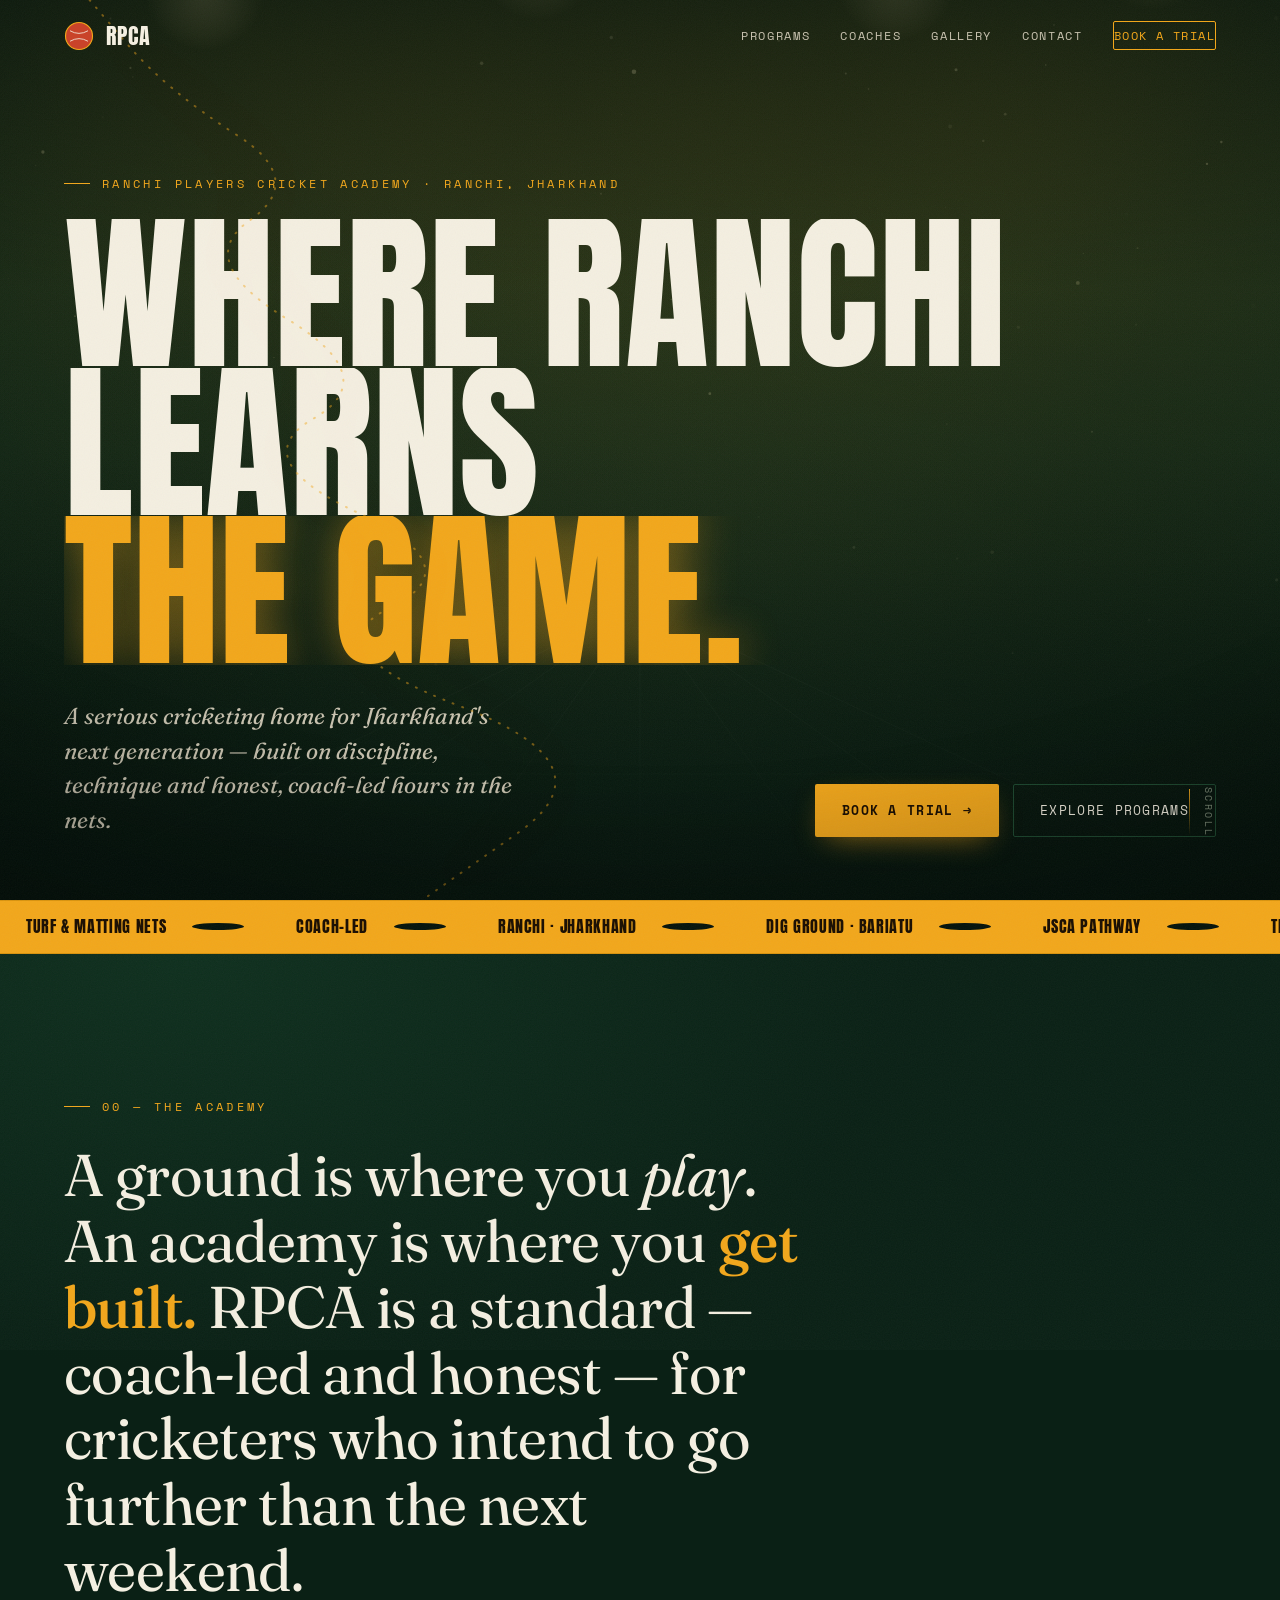
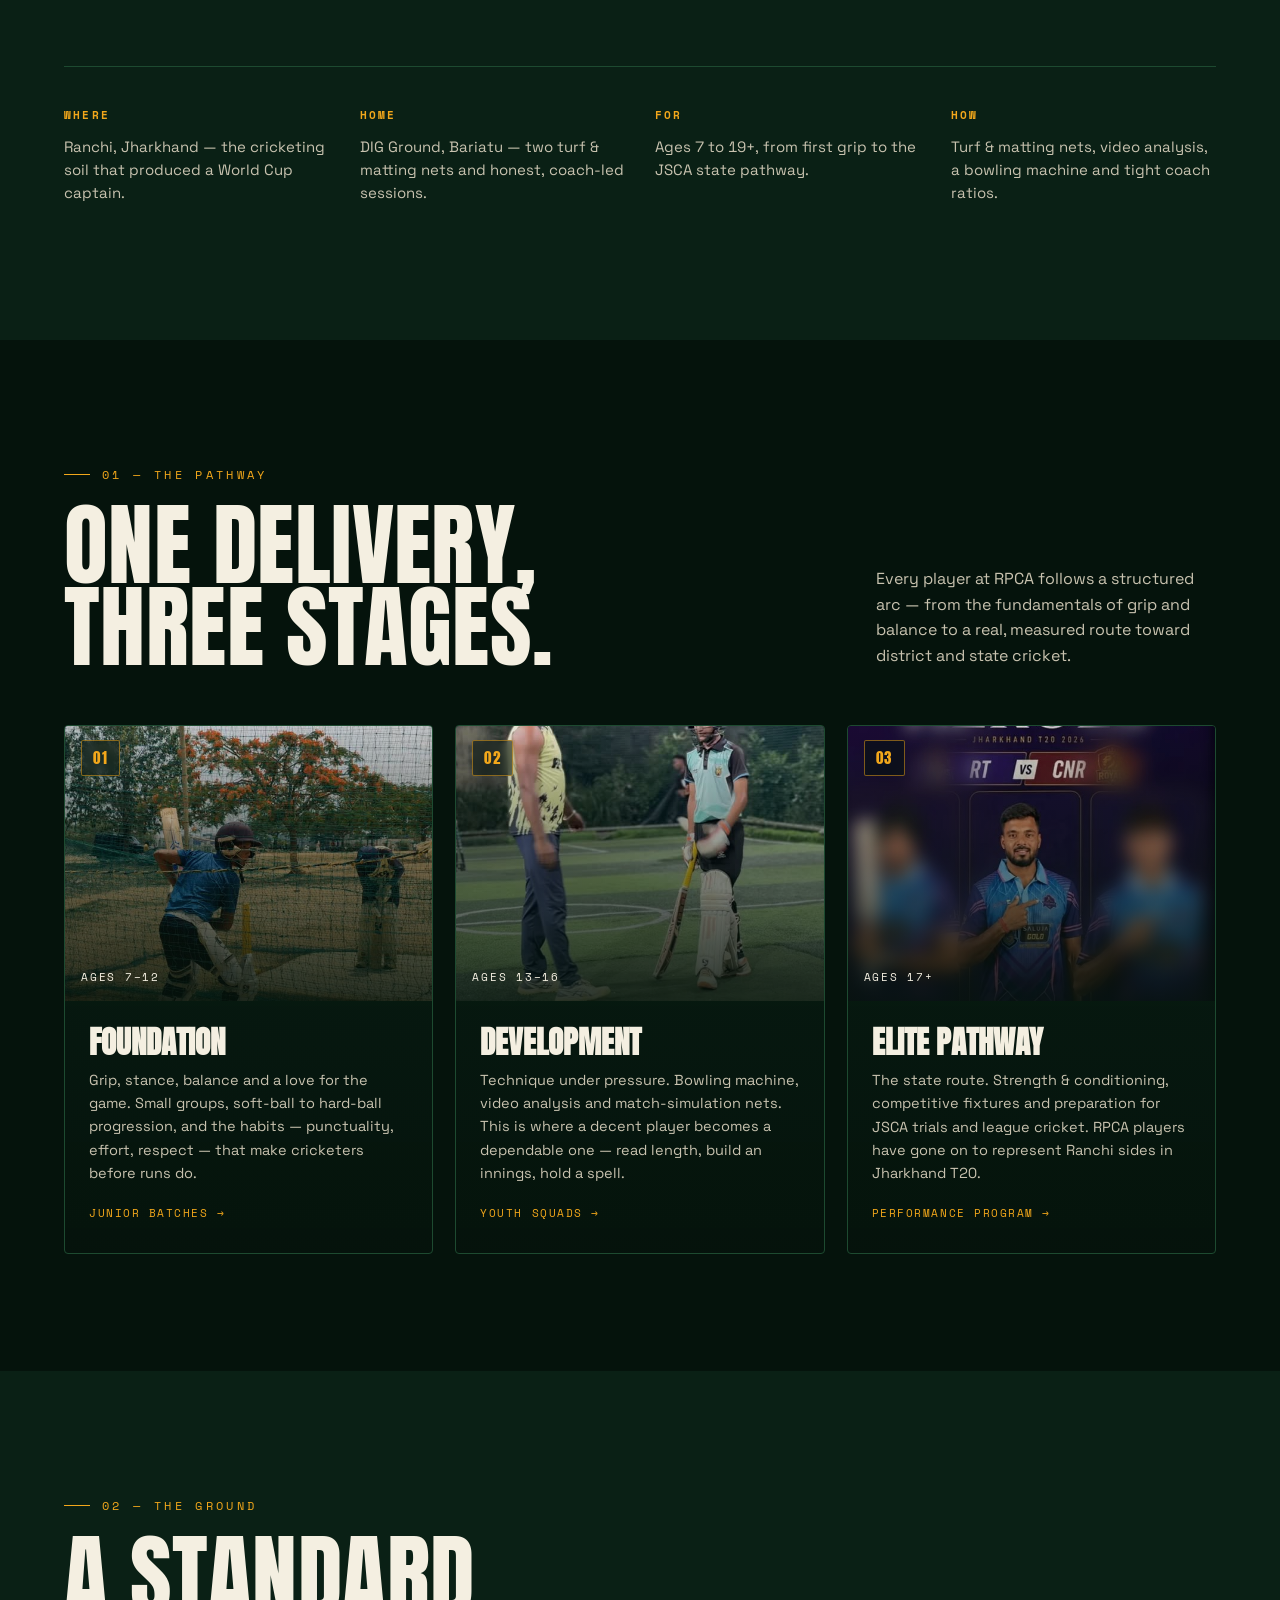
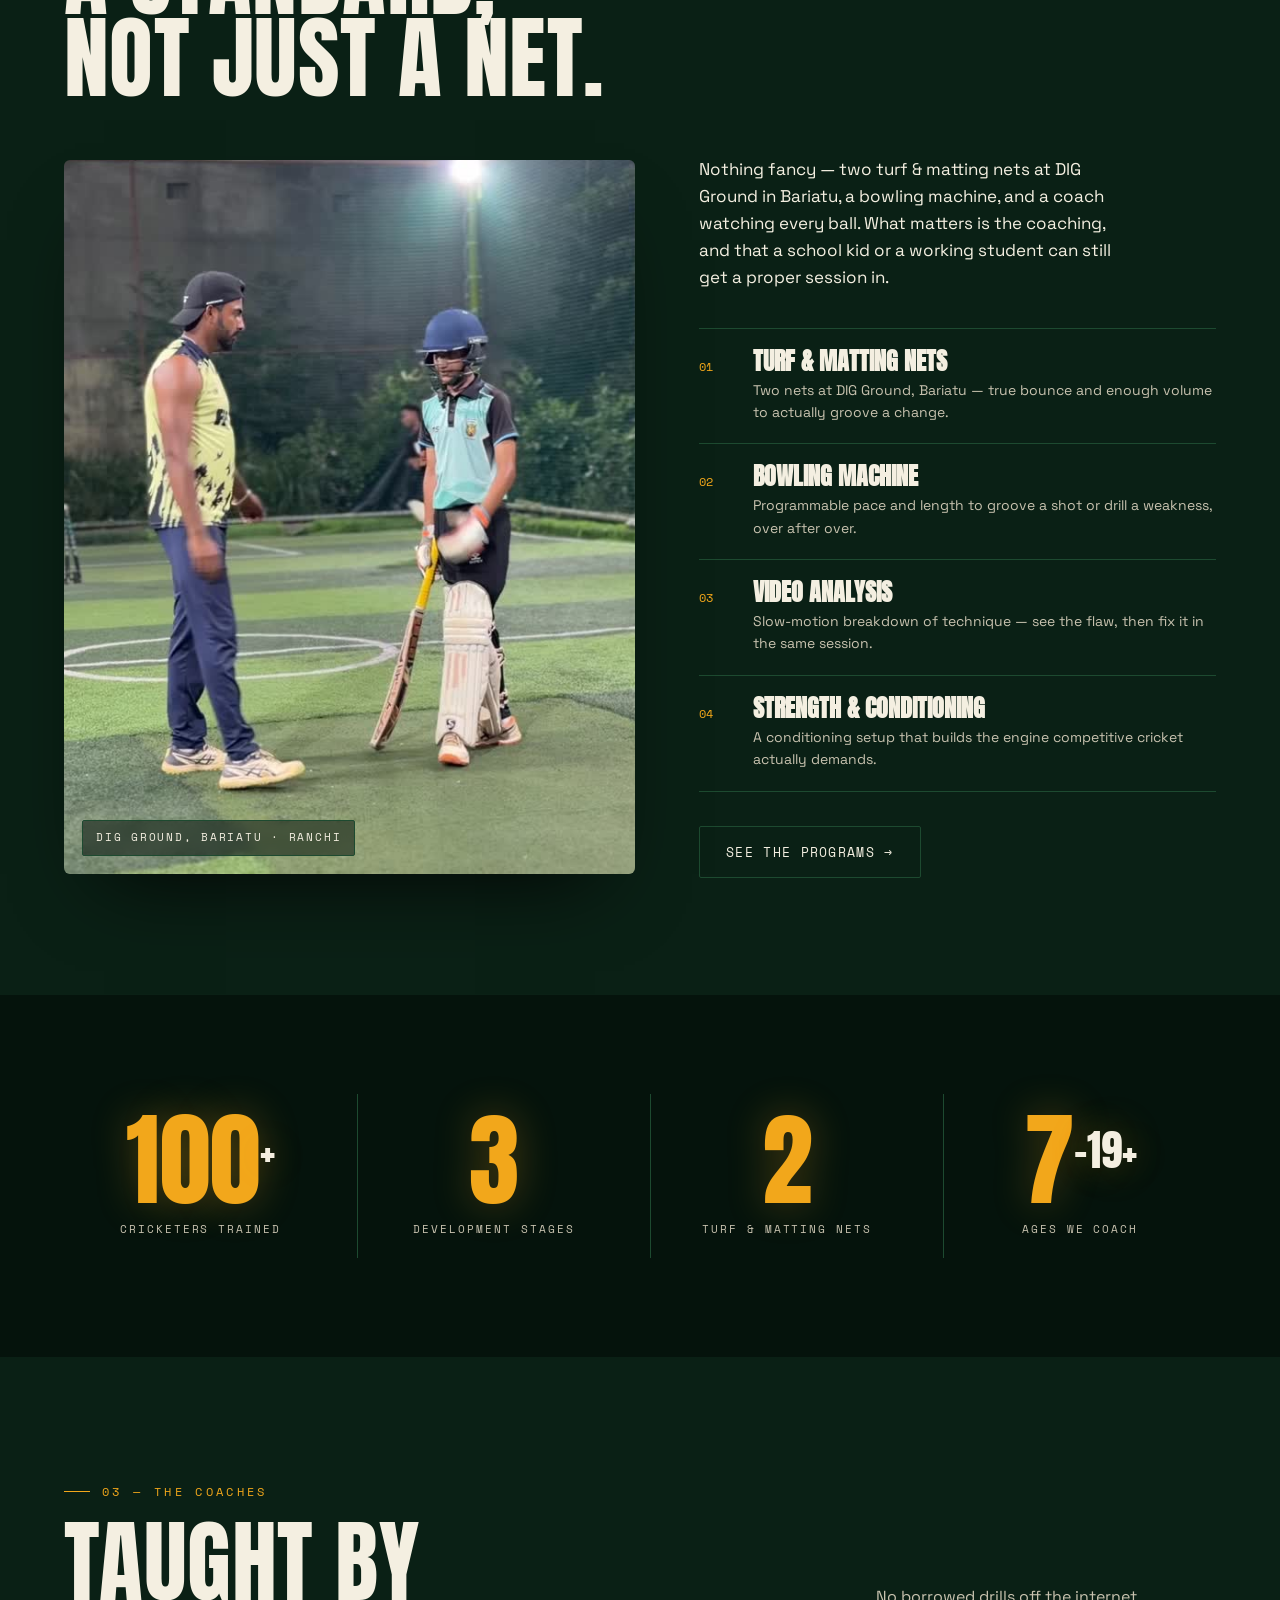
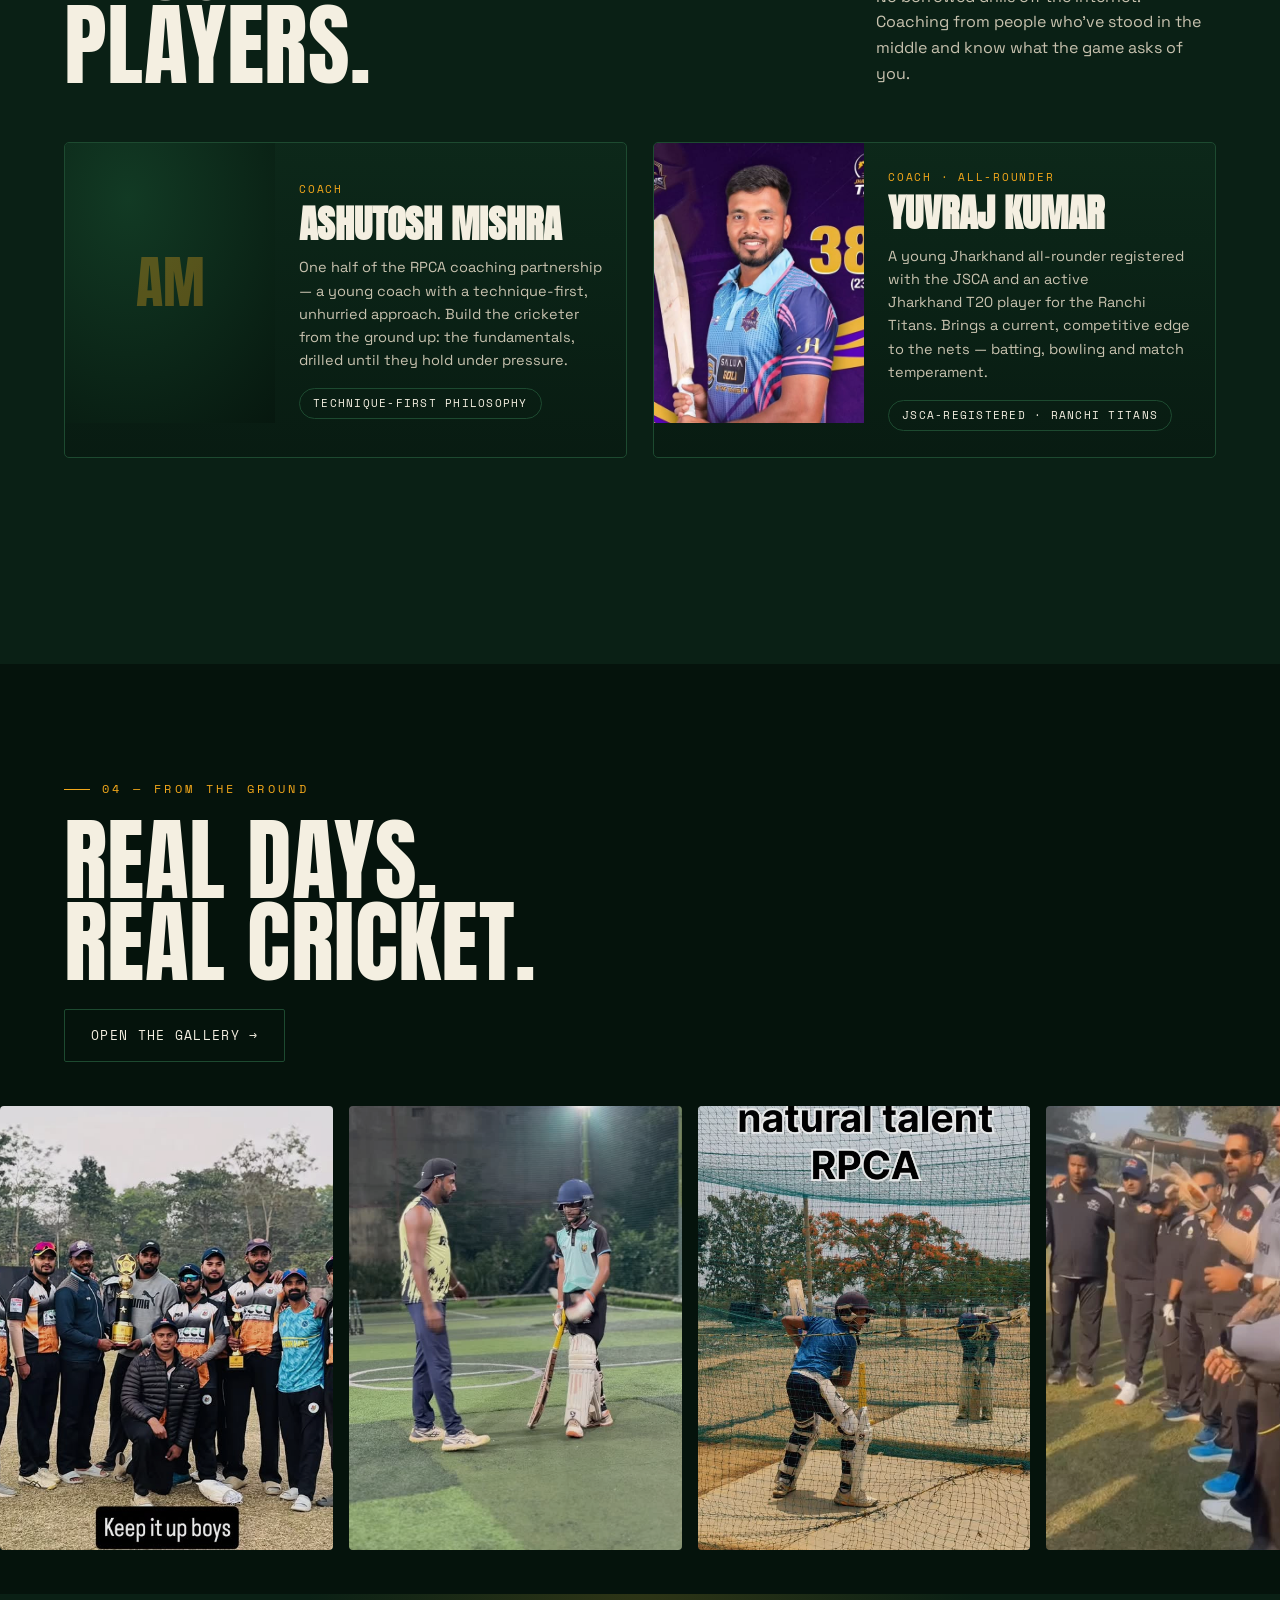
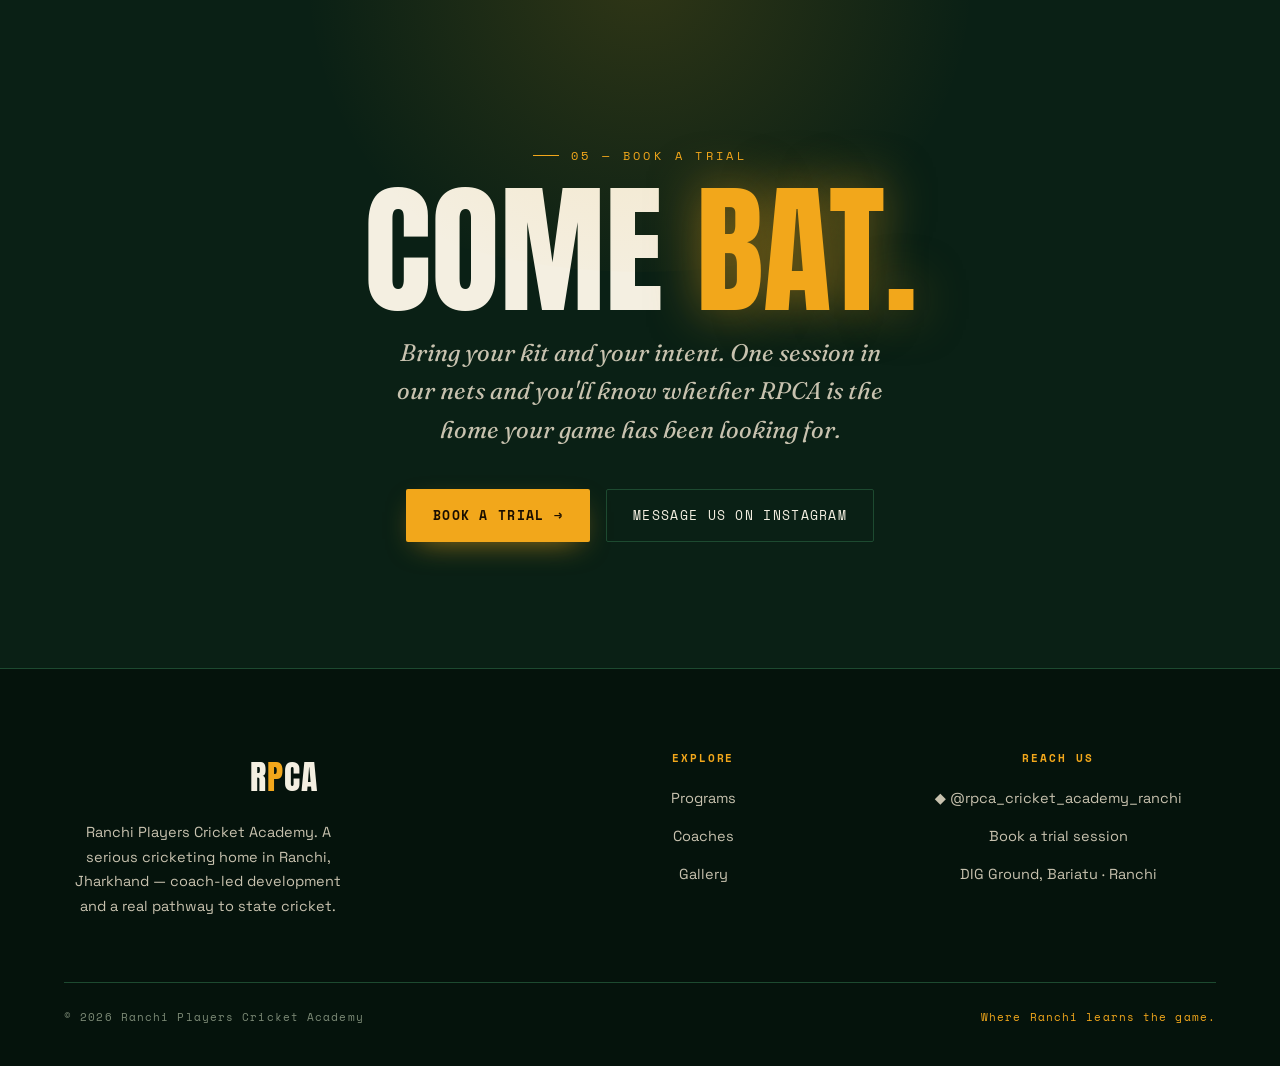
==== index.html @ 90d1aa41 "RPCA Cricket Academy static site Co-Authored-By: Claude Opus 4.8 (1M context) <noreply@anthropic.com" ====
<!doctype html>
<html lang="en">
<head>
<meta charset="utf-8">
<meta name="viewport" content="width=device-width, initial-scale=1">
<title>RPCA — Ranchi Players Cricket Academy</title>
<meta name="description" content="Ranchi Players Cricket Academy — a serious cricketing home in Ranchi, Jharkhand. Coach-led development and a real pathway from first grip to state-level cricket.">
<link rel="icon" href="data:image/svg+xml,%3Csvg xmlns='http://www.w3.org/2000/svg' viewBox='0 0 100 100'%3E%3Ctext y='.9em' font-size='90'%3E%F0%9F%8F%8F%3C/text%3E%3C/svg%3E">
<link rel="preconnect" href="https://fonts.googleapis.com">
<link rel="preconnect" href="https://fonts.gstatic.com" crossorigin>
<link href="https://fonts.googleapis.com/css2?family=Anton&family=Fraunces:ital,opsz,wght@0,9..144,400;0,9..144,500;1,9..144,400;1,9..144,500&family=Space+Grotesk:wght@400;500;600;700&family=Space+Mono:wght@400;700&display=swap" rel="stylesheet">
<link rel="stylesheet" href="assets/site.css">
</head>
<body>
<div class="grain"></div>
<div class="vignette"></div>
<div class="cursor" id="cursor"></div>

<!-- delivery-arc spine -->
<div class="spine" aria-hidden="true">
  <svg id="spineSvg" preserveAspectRatio="none" viewBox="0 0 100 100">
    <path class="arc-glow" id="arcGlow" vector-effect="non-scaling-stroke"></path>
    <path class="arc" id="arcPath" vector-effect="non-scaling-stroke"></path>
  </svg>
  <div class="spine-ball" id="spineBall"></div>
</div>

<header id="hdr">
  <a class="brand" href="index.html" aria-label="RPCA home">
    <svg class="mark" viewBox="0 0 40 40" fill="none">
      <circle cx="20" cy="20" r="18" fill="#c9432a" stroke="#f2a71b" stroke-width="1.5"/>
      <path d="M8 13 Q20 20 32 13 M8 27 Q20 20 32 27" stroke="#f4efe1" stroke-width="1.3" fill="none" opacity=".85"/>
    </svg>
    RPCA
  </a>
  <nav class="nav-links" id="nav">
    <a href="programs.html">Programs</a>
    <a href="coaches.html">Coaches</a>
    <a href="gallery.html">Gallery</a>
    <a href="contact.html">Contact</a>
    <a class="nav-cta" href="contact.html">Book a Trial</a>
  </nav>
  <button class="burger" id="burger" aria-label="Menu"><span></span><span></span><span></span></button>
</header>

<main id="top">

<!-- ═══ HERO ═══ -->
<section class="hero">
  <canvas id="field"></canvas>
  <div class="hero-grad"></div>
  <div class="hero-inner">
    <div class="hero-eyebrow eyebrow">Ranchi Players Cricket Academy · Ranchi, Jharkhand</div>
    <h1>
      <span class="l"><span>Where Ranchi</span></span>
      <span class="l"><span>Learns</span></span>
      <span class="l"><span><em>The Game.</em></span></span>
    </h1>
    <div class="hero-foot">
      <p class="hero-sub">A serious cricketing home for Jharkhand's next generation — built on discipline, technique and honest, coach-led hours in the nets.</p>
      <div class="hero-actions">
        <a class="btn btn-amber" href="contact.html">Book a Trial →</a>
        <a class="btn btn-ghost" href="programs.html">Explore Programs</a>
      </div>
    </div>
  </div>
  <div class="scroll-cue">Scroll<div class="bar"></div></div>
</section>

<!-- ═══ ticker ═══ -->
<div class="ticker" aria-hidden="true"><div class="row" id="tickRow"></div></div>

<!-- ═══ MANIFESTO ═══ -->
<section class="manifesto" id="academy">
  <div class="wrap">
    <div class="eyebrow rise">00 — The Academy</div>
    <p class="lead rise" data-d="1" style="margin-top:26px">
      A ground is where you <em>play</em>. An academy is where you <b>get built.</b>
      RPCA is a standard — coach-led and honest — for cricketers who intend to go further than the next weekend.
    </p>
    <div class="meta">
      <div class="rise" data-d="1"><h4>Where</h4><p>Ranchi, Jharkhand — the cricketing soil that produced a World Cup captain.</p></div>
      <div class="rise" data-d="2"><h4>Home</h4><p>DIG Ground, Bariatu — two turf &amp; matting nets and honest, coach-led sessions.</p></div>
      <div class="rise" data-d="3"><h4>For</h4><p>Ages 7 to 19+, from first grip to the JSCA state pathway.</p></div>
      <div class="rise" data-d="4"><h4>How</h4><p>Turf &amp; matting nets, video analysis, a bowling machine and tight coach ratios.</p></div>
    </div>
  </div>
</section>

<!-- ═══ PATHWAY ═══ -->
<section class="section band-night" id="pathway">
  <div class="wrap">
    <div class="sec-head">
      <div>
        <div class="eyebrow rise">01 — The Pathway</div>
        <h2 class="big rise" data-d="1" style="margin-top:20px">One delivery,<br>three stages.</h2>
      </div>
      <p class="note rise" data-d="2">Every player at RPCA follows a structured arc — from the fundamentals of grip and balance to a real, measured route toward district and state cricket.</p>
    </div>
    <div class="tiers">
      <a class="tier rise" data-d="1" href="programs.html">
        <div class="ph"><img src="uploads/youth-batting.jpg" alt="Young batter in the RPCA nets" loading="lazy"><span class="num">01</span><span class="age">Ages 7–12</span></div>
        <div class="body">
          <h3>Foundation</h3>
          <p>Grip, stance, balance and a love for the game. Small groups, soft-ball to hard-ball progression, and the habits — punctuality, effort, respect — that make cricketers before runs do.</p>
          <span class="learn">Junior batches →</span>
        </div>
      </a>
      <a class="tier rise" data-d="2" href="programs.html">
        <div class="ph"><img src="uploads/nets-training.jpg" alt="Coach working with a young batter in the nets" loading="lazy"><span class="num">02</span><span class="age">Ages 13–16</span></div>
        <div class="body">
          <h3>Development</h3>
          <p>Technique under pressure. Bowling machine, video analysis and match-simulation nets. This is where a decent player becomes a dependable one — read length, build an innings, hold a spell.</p>
          <span class="learn">Youth squads →</span>
        </div>
      </a>
      <a class="tier rise" data-d="3" href="programs.html">
        <div class="ph"><img src="uploads/yuvraj-highlighted.jpg" alt="Yuvraj Kumar — RPCA coach and Jharkhand T20 player" loading="lazy"><span class="num">03</span><span class="age">Ages 17+</span></div>
        <div class="body">
          <h3>Elite Pathway</h3>
          <p>The state route. Strength &amp; conditioning, competitive fixtures and preparation for JSCA trials and league cricket. RPCA players have gone on to represent Ranchi sides in Jharkhand T20.</p>
          <span class="learn">Performance program →</span>
        </div>
      </a>
    </div>
  </div>
</section>

<!-- ═══ GROUND ═══ -->
<section class="section band-pitch" id="ground">
  <div class="wrap">
    <div class="sec-head" style="margin-bottom:0">
      <div>
        <div class="eyebrow rise">02 — The Ground</div>
        <h2 class="big rise" data-d="1" style="margin-top:20px">A standard,<br>not just a net.</h2>
      </div>
    </div>
    <div class="split" style="margin-top:56px">
      <div class="feat rise"><img src="uploads/nets-training.jpg" alt="A coach working with a young batter in the RPCA nets" style="object-position:50% 32%"><span class="tag">DIG Ground, Bariatu · Ranchi</span></div>
      <div>
        <p class="note rise" style="max-width:40ch;font-size:17px;line-height:1.6">Nothing fancy — two turf &amp; matting nets at DIG Ground in Bariatu, a bowling machine, and a coach watching every ball. What matters is the coaching, and that a school kid or a working student can still get a proper session in.</p>
        <ul class="fac-list" style="margin-top:36px">
          <li class="rise" data-d="1"><span class="fn">01</span><div><h4>Turf &amp; Matting Nets</h4><p>Two nets at DIG Ground, Bariatu — true bounce and enough volume to actually groove a change.</p></div></li>
          <li class="rise" data-d="2"><span class="fn">02</span><div><h4>Bowling Machine</h4><p>Programmable pace and length to groove a shot or drill a weakness, over after over.</p></div></li>
          <li class="rise" data-d="3"><span class="fn">03</span><div><h4>Video Analysis</h4><p>Slow-motion breakdown of technique — see the flaw, then fix it in the same session.</p></div></li>
          <li class="rise" data-d="4"><span class="fn">04</span><div><h4>Strength &amp; Conditioning</h4><p>A conditioning setup that builds the engine competitive cricket actually demands.</p></div></li>
        </ul>
        <a class="btn btn-ghost rise" data-d="4" href="programs.html" style="margin-top:34px">See the programs →</a>
      </div>
    </div>
  </div>
</section>

<!-- ═══ STATS ═══ -->
<section class="stats">
  <div class="wrap">
    <div class="grid4">
      <div class="stat rise" data-d="1"><div class="num" data-count="100" data-suffix="+">0</div><div class="lab">Cricketers Trained</div></div>
      <div class="stat rise" data-d="2"><div class="num" data-count="3">0</div><div class="lab">Development Stages</div></div>
      <div class="stat rise" data-d="3"><div class="num" data-count="2">0</div><div class="lab">Turf &amp; Matting Nets</div></div>
      <div class="stat rise" data-d="4"><div class="num" data-count="7" data-suffix="–19+">0</div><div class="lab">Ages We Coach</div></div>
    </div>
  </div>
</section>

<!-- ═══ COACHES ═══ -->
<section class="section band-pitch" id="coaches">
  <div class="wrap">
    <div class="sec-head" style="margin-bottom:0">
      <div>
        <div class="eyebrow rise">03 — The Coaches</div>
        <h2 class="big rise" data-d="1" style="margin-top:20px">Taught by<br>players.</h2>
      </div>
      <p class="note rise" data-d="2">No borrowed drills off the internet. Coaching from people who've stood in the middle and know what the game asks of you.</p>
    </div>
    <div class="coach-grid" style="margin-top:56px">
      <article class="coach rise" data-d="1">
        <div class="pf placeholder"><span class="initials">AM</span></div>
        <div class="info">
          <div class="role">Coach</div>
          <h3>Ashutosh Mishra</h3>
          <p class="bio">One half of the RPCA coaching partnership — a young coach with a technique-first, unhurried approach. Build the cricketer from the ground up: the fundamentals, drilled until they hold under pressure.</p>
          <span class="badge">Technique-first philosophy</span>
        </div>
      </article>
      <article class="coach rise" data-d="2">
        <div class="pf"><img src="uploads/yuvraj-kumar.jpg" alt="Yuvraj Kumar, RPCA coach and Jharkhand T20 all-rounder"></div>
        <div class="info">
          <div class="role">Coach · All-Rounder</div>
          <h3>Yuvraj Kumar</h3>
          <p class="bio">A young Jharkhand all-rounder registered with the JSCA and an active Jharkhand&nbsp;T20 player for the Ranchi Titans. Brings a current, competitive edge to the nets — batting, bowling and match temperament.</p>
          <span class="badge">JSCA-registered · Ranchi Titans</span>
        </div>
      </article>
    </div>
    <a class="btn btn-ghost rise" data-d="3" href="coaches.html" style="margin-top:36px">Meet the coaches →</a>
  </div>
</section>

<!-- ═══ GALLERY ═══ -->
<section class="gallery" id="gallery">
  <div class="wrap">
    <div class="eyebrow rise">04 — From the Ground</div>
    <h2 class="big rise" data-d="1" style="margin-top:20px">Real days.<br>Real cricket.</h2>
    <a class="btn btn-ghost rise" data-d="2" href="gallery.html" style="margin-top:26px">Open the gallery →</a>
  </div>
  <div class="reel" id="reel"></div>
</section>

<!-- ═══ CTA ═══ -->
<section class="cta" id="contact">
  <div class="wrap">
    <div class="eyebrow rise">05 — Book a Trial</div>
    <h2 class="rise" data-d="1">Come <em>bat.</em></h2>
    <p class="sub rise" data-d="2">Bring your kit and your intent. One session in our nets and you'll know whether RPCA is the home your game has been looking for.</p>
    <div class="actions rise" data-d="3">
      <a class="btn btn-amber" href="contact.html">Book a Trial →</a>
      <a class="btn btn-ghost" href="https://www.instagram.com/rpca_cricket_academy_ranchi/" target="_blank" rel="noopener">Message us on Instagram</a>
    </div>
  </div>
  <footer>
    <div class="wrap">
      <div class="foot-grid">
        <div class="foot-col">
          <div class="foot-brand">R<span>P</span>CA</div>
          <p>Ranchi Players Cricket Academy. A serious cricketing home in Ranchi, Jharkhand — coach-led development and a real pathway to state cricket.</p>
        </div>
        <div class="foot-col">
          <h5>Explore</h5>
          <ul>
            <li><a href="programs.html">Programs</a></li>
            <li><a href="coaches.html">Coaches</a></li>
            <li><a href="gallery.html">Gallery</a></li>
          </ul>
        </div>
        <div class="foot-col">
          <h5>Reach Us</h5>
          <ul>
            <li><a href="https://www.instagram.com/rpca_cricket_academy_ranchi/" target="_blank" rel="noopener">◆ @rpca_cricket_academy_ranchi</a></li>
            <li><a href="contact.html">Book a trial session</a></li>
            <li><a href="contact.html">DIG Ground, Bariatu · Ranchi</a></li>
          </ul>
        </div>
      </div>
      <div class="foot-bottom">
        <span>© <span id="yr"></span> Ranchi Players Cricket Academy</span>
        <span class="ig">Where Ranchi learns the game.</span>
      </div>
    </div>
  </footer>
</section>

</main>
<script src="assets/site.js"></script>
</body>
</html>
---- assets/site.css ----
/* ═══════════════════ RPCA · THE FLOODLIT INNINGS — shared design system ═══════════════════ */
:root{
  --night:#05130c;        /* deepest field-at-night */
  --pitch:#0a2015;        /* section base green */
  --moss:#123a24;         /* raised green */
  --line:#1d4a30;         /* hairlines */
  --cream:#f4efe1;        /* primary light */
  --bone:#c8c2af;         /* muted light */
  --dim:#7c8a76;          /* tertiary */
  --amber:#f2a71b;        /* floodlight / primary accent */
  --amber-hi:#ffc247;     /* glow highlight */
  --leather:#c9432a;      /* the ball / seam — used sparingly */
  --disp:'Anton',system-ui,sans-serif;
  --serif:'Fraunces',Georgia,serif;
  --sans:'Space Grotesk',system-ui,sans-serif;
  --mono:'Space Mono',ui-monospace,monospace;
  --ease:cubic-bezier(.16,1,.3,1);
  --gutter:clamp(20px,5vw,90px);
}
*{margin:0;padding:0;box-sizing:border-box}
html{scroll-behavior:smooth;-webkit-text-size-adjust:100%}
@media (prefers-reduced-motion:reduce){html{scroll-behavior:auto}}
body{
  background:var(--night);color:var(--cream);
  font-family:var(--sans);font-weight:400;line-height:1.6;
  overflow-x:hidden;font-variant-numeric:tabular-nums;
  -webkit-font-smoothing:antialiased;
}
::selection{background:var(--amber);color:#1a0e00}
a{color:inherit;text-decoration:none}
img{display:block;max-width:100%}
::-webkit-scrollbar{width:10px;height:10px}
::-webkit-scrollbar-track{background:#04100a}
::-webkit-scrollbar-thumb{background:var(--moss);border:2px solid #04100a;border-radius:6px}
::-webkit-scrollbar-thumb:hover{background:var(--amber)}
:focus-visible{outline:2px solid var(--amber);outline-offset:3px}

/* ——— atmosphere ——— */
.grain{position:fixed;inset:-50%;width:200%;height:200%;pointer-events:none;z-index:90;opacity:.045;
  background-image:url("data:image/svg+xml,%3Csvg xmlns='http://www.w3.org/2000/svg' width='240' height='240'%3E%3Cfilter id='n'%3E%3CfeTurbulence type='fractalNoise' baseFrequency='0.85' numOctaves='2' stitchTiles='stitch'/%3E%3C/filter%3E%3Crect width='240' height='240' filter='url(%23n)'/%3E%3C/svg%3E")}
@media (prefers-reduced-motion:no-preference){.grain{animation:grain 1.1s steps(3) infinite}}
@keyframes grain{0%{transform:translate(0,0)}33%{transform:translate(-2%,1%)}66%{transform:translate(1%,-2%)}100%{transform:translate(2%,1%)}}
.vignette{position:fixed;inset:0;pointer-events:none;z-index:88;
  background:radial-gradient(130% 100% at 50% 30%,transparent 55%,rgba(0,0,0,.55) 100%)}

/* custom cursor (desktop, fine pointer only) */
.cursor{position:fixed;top:0;left:0;width:26px;height:26px;border:1.5px solid var(--amber);border-radius:50%;
  transform:translate(-50%,-50%);pointer-events:none;z-index:120;mix-blend-mode:difference;
  transition:width .3s var(--ease),height .3s var(--ease),background .3s,border-color .3s;opacity:0}
.cursor.hot{width:52px;height:52px;background:rgba(242,167,27,.14);border-color:var(--amber-hi)}
@media (hover:none),(pointer:coarse){.cursor{display:none}}

/* ═══ the delivery-arc spine (fixed, ball flies down on scroll) ═══ */
.spine{position:fixed;inset:0;z-index:6;pointer-events:none}
.spine svg{position:absolute;top:0;left:0;width:100%;height:100%;overflow:visible}
.arc{fill:none;stroke:var(--amber);stroke-width:2;stroke-linecap:round;
  stroke-dasharray:1 9;opacity:.45;filter:drop-shadow(0 0 4px rgba(242,167,27,.6))}
.arc-glow{fill:none;stroke:var(--amber-hi);stroke-width:5;opacity:.1;filter:blur(4px)}
.spine-ball{position:absolute;top:0;left:0;width:16px;height:16px;border-radius:50%;
  transform:translate(-50%,-50%);opacity:0;transition:opacity .5s;
  background:radial-gradient(circle at 34% 30%,#e86a4e,var(--leather) 62%,#7c1e10);
  box-shadow:0 0 12px 2px rgba(242,167,27,.85),0 0 26px 6px rgba(242,167,27,.35),inset 0 0 4px rgba(0,0,0,.4)}
.spine-ball::before{content:"";position:absolute;inset:2px;border-radius:50%;
  border-top:1px solid rgba(244,239,225,.85);border-bottom:1px solid rgba(244,239,225,.85)}
.spine-ball.on{opacity:1}
@media (max-width:820px){.arc,.arc-glow{opacity:.45}.arc{filter:none}}

/* ═══ nav ═══ */
header{position:fixed;top:0;left:0;right:0;z-index:100;
  display:flex;align-items:center;justify-content:space-between;
  padding:18px var(--gutter);transition:background .4s,padding .4s,border-color .4s;
  border-bottom:1px solid transparent}
header.stuck{background:rgba(5,19,12,.82);backdrop-filter:blur(14px) saturate(1.2);
  border-bottom-color:var(--line);padding-top:12px;padding-bottom:12px}
.brand{display:flex;align-items:center;gap:12px;font-family:var(--disp);letter-spacing:.04em;
  font-size:22px;color:var(--cream)}
.brand .mark{width:30px;height:30px;position:relative;flex:none}
.nav-links{display:flex;gap:30px;align-items:center;font-family:var(--mono);font-size:12px;
  letter-spacing:.14em;text-transform:uppercase;color:var(--bone)}
.nav-links a{position:relative;padding:4px 0;transition:color .3s}
.nav-links a::after{content:"";position:absolute;left:0;bottom:-2px;width:0;height:1px;background:var(--amber);transition:width .35s var(--ease)}
.nav-links a:hover{color:var(--cream)}.nav-links a:hover::after{width:100%}
.nav-links a[aria-current="page"]{color:var(--cream)}
.nav-links a[aria-current="page"]::after{width:100%}
.nav-cta{font-family:var(--mono);font-size:12px;letter-spacing:.12em;text-transform:uppercase;
  padding:10px 18px;border:1px solid var(--amber);color:var(--amber);border-radius:2px;
  transition:background .3s,color .3s,box-shadow .3s;white-space:nowrap}
.nav-cta:hover{background:var(--amber);color:#1a0e00;box-shadow:0 0 26px -6px var(--amber)}
.nav-cta::after{display:none}
.burger{display:none;flex-direction:column;gap:5px;background:none;border:0;cursor:pointer;padding:6px}
.burger span{width:24px;height:2px;background:var(--cream);transition:.3s}
@media (max-width:920px){
  .nav-links{position:fixed;inset:0 0 0 auto;width:min(78vw,320px);flex-direction:column;
    justify-content:center;gap:28px;background:rgba(6,22,14,.97);backdrop-filter:blur(12px);
    transform:translateX(100%);transition:transform .5s var(--ease);font-size:15px;z-index:105;border-left:1px solid var(--line)}
  body.menu-open .nav-links{transform:translateX(0)}
  .nav-links .nav-cta{border-color:var(--amber);color:var(--amber)}
  .burger{display:flex;z-index:110}
  body.menu-open .burger span:nth-child(1){transform:translateY(7px) rotate(45deg)}
  body.menu-open .burger span:nth-child(2){opacity:0}
  body.menu-open .burger span:nth-child(3){transform:translateY(-7px) rotate(-45deg)}
}

/* ═══ shared primitives ═══ */
section{position:relative;z-index:3}
.wrap{max-width:1320px;margin:0 auto;padding-left:var(--gutter);padding-right:var(--gutter)}
.section{padding:clamp(84px,13vh,168px) 0}
.band-night{background:var(--night)}
.band-pitch{background:var(--pitch)}
.band-pitch-glow{background:var(--pitch);background-image:radial-gradient(80% 60% at 15% 0%,rgba(18,58,36,.6),transparent 70%)}
.eyebrow{font-family:var(--mono);font-size:12px;letter-spacing:.28em;text-transform:uppercase;
  color:var(--amber);display:inline-flex;align-items:center;gap:12px}
.eyebrow::before{content:"";width:26px;height:1px;background:var(--amber);display:inline-block}
.kicker{font-family:var(--mono);font-size:11px;letter-spacing:.3em;text-transform:uppercase;color:var(--dim)}
h2.big{font-family:var(--disp);font-weight:400;line-height:.92;letter-spacing:.005em;
  font-size:clamp(42px,7vw,104px);text-wrap:balance;text-transform:uppercase}
.serif-i{font-family:var(--serif);font-style:italic;font-weight:400}
.lede{font-family:var(--serif);font-weight:400;font-size:clamp(24px,4vw,52px);line-height:1.16;
  letter-spacing:-.01em;text-wrap:balance;max-width:22ch}
.lede b{font-weight:500;color:var(--amber);font-style:normal}.lede em{color:var(--cream)}
.prose p{color:var(--bone);font-size:clamp(15px,1.4vw,17px);line-height:1.75;max-width:60ch;margin-bottom:20px}
.prose p:last-child{margin-bottom:0}
.prose strong{color:var(--cream);font-weight:600}

/* reveal */
.rise{opacity:0;transform:translateY(38px);transition:opacity 1s var(--ease),transform 1s var(--ease)}
.rise.in{opacity:1;transform:none}
[data-d="1"]{transition-delay:.08s}[data-d="2"]{transition-delay:.16s}
[data-d="3"]{transition-delay:.24s}[data-d="4"]{transition-delay:.32s}[data-d="5"]{transition-delay:.4s}[data-d="6"]{transition-delay:.48s}
@media (prefers-reduced-motion:reduce){.rise{opacity:1;transform:none;transition:none}}

/* section header (eyebrow + big title + optional note) */
.sec-head{display:flex;flex-wrap:wrap;justify-content:space-between;align-items:flex-end;gap:24px;margin-bottom:56px}
.sec-head p.note{color:var(--bone);max-width:34ch;font-size:16px}

/* ═══ HOME HERO (canvas) ═══ */
.hero{height:100svh;min-height:640px;position:relative;overflow:hidden;
  display:flex;flex-direction:column;justify-content:flex-end}
#field{position:absolute;inset:0;width:100%;height:100%;z-index:0;display:block}
.hero-grad{position:absolute;inset:0;z-index:1;pointer-events:none;
  background:linear-gradient(180deg,rgba(5,19,12,.72) 0%,rgba(5,19,12,.12) 32%,rgba(5,19,12,.35) 62%,rgba(5,19,12,.96) 100%)}
.hero-inner{position:relative;z-index:3;padding:0 var(--gutter) clamp(40px,7vh,84px)}
.hero-eyebrow{margin-bottom:26px;opacity:0;animation:fadeUp 1s var(--ease) .3s forwards}
.hero h1{font-family:var(--disp);font-weight:400;text-transform:uppercase;
  font-size:clamp(58px,13.5vw,208px);line-height:.86;letter-spacing:.004em;
  text-wrap:balance;max-width:16ch}
.hero h1 .l{display:block;overflow:hidden}
.hero h1 .l span{display:block;transform:translateY(105%);animation:lineUp 1.1s var(--ease) forwards}
.hero h1 .l:nth-child(1) span{animation-delay:.45s}
.hero h1 .l:nth-child(2) span{animation-delay:.58s}
.hero h1 .l:nth-child(3) span{animation-delay:.71s}
.hero h1 em{font-style:normal;color:var(--amber);text-shadow:0 0 42px rgba(242,167,27,.45)}
.hero-foot{display:flex;flex-wrap:wrap;align-items:flex-end;justify-content:space-between;
  gap:28px;margin-top:34px;opacity:0;animation:fadeUp 1s var(--ease) 1s forwards}
.hero-sub{font-family:var(--serif);font-style:italic;font-size:clamp(17px,2.1vw,23px);
  line-height:1.5;color:var(--bone);max-width:30ch}
.hero-actions{display:flex;gap:14px;flex-wrap:wrap}
@keyframes fadeUp{to{opacity:1;transform:none}}
@keyframes lineUp{to{transform:none}}
.scroll-cue{position:absolute;right:var(--gutter);bottom:clamp(40px,7vh,84px);z-index:3;
  font-family:var(--mono);font-size:10px;letter-spacing:.24em;text-transform:uppercase;color:var(--dim);
  display:flex;flex-direction:column;align-items:center;gap:10px;writing-mode:vertical-rl}
.scroll-cue .bar{width:1px;height:46px;background:linear-gradient(var(--amber),transparent);
  animation:cueSlide 2s var(--ease) infinite}
@keyframes cueSlide{0%{transform:scaleY(0);transform-origin:top}45%{transform:scaleY(1);transform-origin:top}
  55%{transform:scaleY(1);transform-origin:bottom}100%{transform:scaleY(0);transform-origin:bottom}}
@media (max-width:820px){.scroll-cue{display:none}}

/* ═══ SUB-PAGE HERO (photo) ═══ */
.subhero{position:relative;min-height:clamp(440px,66vh,700px);overflow:hidden;
  display:flex;flex-direction:column;justify-content:flex-end;padding:0 var(--gutter) clamp(46px,8vh,86px)}
.subhero .bg{position:absolute;inset:0;z-index:0}
.subhero .bg img{width:100%;height:100%;object-fit:cover;filter:saturate(.82) brightness(.7)}
.subhero .bg::after{content:"";position:absolute;inset:0;
  background:linear-gradient(180deg,rgba(5,19,12,.72) 0%,rgba(5,19,12,.28) 38%,rgba(5,19,12,.55) 72%,rgba(5,19,12,.97) 100%)}
.subhero-inner{position:relative;z-index:2;max-width:1320px;margin:0 auto;width:100%}
.subhero .crumb{font-family:var(--mono);font-size:11px;letter-spacing:.22em;text-transform:uppercase;color:var(--dim);margin-bottom:20px}
.subhero .crumb a{color:var(--amber)}
.subhero h1{font-family:var(--disp);font-weight:400;text-transform:uppercase;
  font-size:clamp(52px,11vw,168px);line-height:.84;letter-spacing:.004em;text-wrap:balance;
  opacity:0;animation:fadeUp 1s var(--ease) .2s forwards}
.subhero h1 em{font-style:normal;color:var(--amber);text-shadow:0 0 44px rgba(242,167,27,.5)}
.subhero .sub{font-family:var(--serif);font-style:italic;font-size:clamp(17px,2.1vw,25px);
  line-height:1.5;color:var(--bone);max-width:42ch;margin-top:24px;
  opacity:0;animation:fadeUp 1s var(--ease) .5s forwards}

/* buttons */
.btn{font-family:var(--mono);font-size:13px;letter-spacing:.1em;text-transform:uppercase;
  padding:15px 26px;border-radius:2px;transition:all .35s var(--ease);cursor:pointer;border:1px solid transparent;white-space:nowrap;display:inline-block}
.btn-amber{background:var(--amber);color:#1a0e00;font-weight:700;box-shadow:0 10px 30px -12px rgba(242,167,27,.7)}
.btn-amber:hover{background:var(--amber-hi);transform:translateY(-3px);box-shadow:0 16px 40px -12px rgba(242,167,27,.85)}
.btn-ghost{border-color:var(--line);color:var(--cream)}
.btn-ghost:hover{border-color:var(--amber);color:var(--amber)}

/* ═══ ticker ═══ */
.ticker{background:var(--amber);color:#1a0e00;overflow:hidden;white-space:nowrap;
  border-top:1px solid #d8930f;border-bottom:1px solid #d8930f;position:relative;z-index:4}
.ticker .row{display:inline-flex;align-items:center;padding:13px 0;
  font-family:var(--disp);font-size:16px;letter-spacing:.04em;text-transform:uppercase;
  animation:marq 34s linear infinite}
.ticker .row span{padding:0 26px;display:inline-flex;align-items:center;gap:26px}
.ticker .row .dot{width:7px;height:7px;border-radius:50%;background:var(--night)}
@keyframes marq{to{transform:translateX(-50%)}}
@media (prefers-reduced-motion:reduce){.ticker .row{animation:none}}

/* ═══ manifesto / lead block ═══ */
.manifesto{padding:clamp(90px,15vh,180px) 0;background:var(--pitch);
  background-image:radial-gradient(80% 60% at 15% 0%,rgba(18,58,36,.6),transparent 70%)}
.manifesto .lead{font-family:var(--serif);font-weight:400;font-size:clamp(28px,4.6vw,64px);
  line-height:1.12;letter-spacing:-.01em;text-wrap:balance;max-width:20ch}
.manifesto .lead b{font-weight:500;color:var(--amber);font-style:normal}
.manifesto .lead em{color:var(--cream)}
.meta{display:grid;grid-template-columns:repeat(auto-fit,minmax(150px,1fr));gap:30px;
  margin-top:clamp(50px,7vh,90px);border-top:1px solid var(--line);padding-top:40px}
.meta div h4{font-family:var(--mono);font-size:11px;letter-spacing:.2em;text-transform:uppercase;color:var(--amber);margin-bottom:10px}
.meta div p{color:var(--bone);font-size:15px;line-height:1.55}

/* ═══ tiers ═══ */
.tiers{display:grid;grid-template-columns:repeat(3,1fr);gap:22px}
.tier{position:relative;border:1px solid var(--line);border-radius:4px;overflow:hidden;
  background:linear-gradient(180deg,rgba(18,58,36,.28),rgba(5,19,12,.4));
  transition:transform .55s var(--ease),border-color .55s,box-shadow .55s;display:flex;flex-direction:column}
.tier:hover{transform:translateY(-8px);border-color:var(--amber);box-shadow:0 30px 60px -30px rgba(0,0,0,.8)}
.tier .ph{position:relative;aspect-ratio:4/3;overflow:hidden}
.tier .ph img{width:100%;height:100%;object-fit:cover;filter:saturate(.9) contrast(1.05);
  transform:scale(1.04);transition:transform 1.2s var(--ease)}
.tier:hover .ph img{transform:scale(1.12)}
.tier .ph::after{content:"";position:absolute;inset:0;background:linear-gradient(180deg,rgba(5,19,12,.1),rgba(5,19,12,.85))}
.tier .num{position:absolute;top:14px;left:16px;z-index:2;font-family:var(--disp);font-size:15px;
  letter-spacing:.1em;color:var(--amber);border:1px solid rgba(242,167,27,.5);padding:5px 11px;border-radius:2px;
  background:rgba(5,19,12,.5);backdrop-filter:blur(4px)}
.tier .age{position:absolute;bottom:14px;left:16px;z-index:2;font-family:var(--mono);font-size:11px;
  letter-spacing:.16em;text-transform:uppercase;color:var(--cream)}
.tier .body{padding:26px 24px 30px;flex:1;display:flex;flex-direction:column}
.tier h3{font-family:var(--disp);font-size:clamp(24px,2.4vw,32px);text-transform:uppercase;line-height:.98;margin-bottom:12px}
.tier p{color:var(--bone);font-size:14.5px;line-height:1.6;flex:1}
.tier .learn{margin-top:20px;font-family:var(--mono);font-size:11px;letter-spacing:.14em;text-transform:uppercase;
  color:var(--amber);display:inline-flex;align-items:center;gap:9px;transition:gap .3s}
.tier:hover .learn{gap:16px}

/* ═══ split feature (image + content) ═══ */
.split{display:grid;grid-template-columns:1.05fr .95fr;gap:clamp(30px,5vw,70px);align-items:center}
.split.rev{grid-template-columns:.95fr 1.05fr}
.split.rev .feat{order:2}
.feat{position:relative;border-radius:6px;overflow:hidden;aspect-ratio:4/5;box-shadow:0 40px 80px -40px rgba(0,0,0,.9)}
.feat img{width:100%;height:100%;object-fit:cover;transform:scale(1.03);transition:transform 8s linear}
.feat:hover img{transform:scale(1.12)}
.feat .tag{position:absolute;left:18px;bottom:18px;font-family:var(--mono);font-size:11px;
  letter-spacing:.16em;text-transform:uppercase;color:var(--cream);background:rgba(5,19,12,.55);
  backdrop-filter:blur(6px);padding:8px 13px;border:1px solid var(--line);border-radius:2px}

/* ═══ numbered detail list ═══ */
.fac-list{list-style:none;border-top:1px solid var(--line)}
.fac-list li{display:flex;gap:20px;align-items:baseline;padding:20px 0;border-bottom:1px solid var(--line);
  transition:padding-left .4s var(--ease),background .4s}
.fac-list li:hover{padding-left:14px;background:linear-gradient(90deg,rgba(242,167,27,.06),transparent)}
.fac-list li .fn{font-family:var(--mono);font-size:12px;color:var(--amber);flex:none;width:34px}
.fac-list li h4{font-family:var(--disp);font-size:clamp(19px,2vw,24px);text-transform:uppercase;line-height:1;margin-bottom:6px}
.fac-list li p{color:var(--bone);font-size:14px}

/* ═══ stats band ═══ */
.stats{padding:clamp(70px,11vh,130px) 0;background:var(--night);position:relative}
.grid4{display:grid;grid-template-columns:repeat(4,1fr);gap:20px}
.stat{text-align:center;padding:20px 10px;border-left:1px solid var(--line)}
.stat:first-child{border-left:0}
.stat .num{font-family:var(--disp);font-size:clamp(48px,8vw,104px);line-height:.9;color:var(--amber);
  text-shadow:0 0 40px rgba(242,167,27,.3)}
.stat .num .u{font-size:.42em;color:var(--cream);vertical-align:super}
.stat .lab{font-family:var(--mono);font-size:11px;letter-spacing:.18em;text-transform:uppercase;color:var(--bone);margin-top:14px}

/* ═══ coaches ═══ */
.coach-grid{display:grid;grid-template-columns:1fr 1fr;gap:26px}
.coach{border:1px solid var(--line);border-radius:5px;overflow:hidden;display:grid;grid-template-columns:auto 1fr;
  background:linear-gradient(180deg,rgba(18,58,36,.3),rgba(5,19,12,.35));transition:border-color .5s}
.coach:hover{border-color:var(--amber)}
.coach .pf{width:clamp(140px,20vw,210px);aspect-ratio:3/4;position:relative;overflow:hidden;background:var(--moss)}
.coach .pf img{width:100%;height:100%;object-fit:cover;filter:saturate(.92)}
.coach .pf.placeholder{display:flex;align-items:center;justify-content:center;
  background:radial-gradient(120% 120% at 30% 20%,var(--moss),var(--night))}
.coach .pf.placeholder .initials{font-family:var(--disp);font-size:56px;color:rgba(242,167,27,.32)}
.coach .info{padding:26px 24px;display:flex;flex-direction:column;justify-content:center}
.coach .role{font-family:var(--mono);font-size:11px;letter-spacing:.16em;text-transform:uppercase;color:var(--amber);margin-bottom:8px}
.coach h3{font-family:var(--disp);font-size:clamp(26px,3vw,40px);text-transform:uppercase;line-height:.94}
.coach .bio{color:var(--bone);font-size:14.5px;line-height:1.6;margin-top:14px}
.coach .badge{margin-top:16px;font-family:var(--mono);font-size:10.5px;letter-spacing:.12em;text-transform:uppercase;
  color:var(--cream);border:1px solid var(--line);border-radius:20px;padding:6px 13px;align-self:flex-start}
/* tall coach portrait card (coaches page) */
.coach.tall{grid-template-columns:1fr;max-width:none}
.coach.tall .pf{width:100%;aspect-ratio:4/3}

/* ═══ gallery reel (auto-scroll) ═══ */
.gallery{padding:clamp(80px,12vh,150px) 0 0;background:var(--night);overflow:hidden}
.reel{display:flex;gap:16px;width:max-content;padding:44px 0;animation:reel 46s linear infinite}
.reel:hover{animation-play-state:paused}
@media (prefers-reduced-motion:reduce){.reel{animation:none;flex-wrap:wrap;width:auto;justify-content:center;padding:44px var(--gutter)}}
.reel figure{position:relative;flex:none;width:clamp(220px,26vw,340px);aspect-ratio:3/4;border-radius:4px;overflow:hidden}
.reel figure img{width:100%;height:100%;object-fit:cover;filter:saturate(.9) brightness(.92);transition:filter .5s,transform .8s var(--ease)}
.reel figure:hover img{filter:saturate(1.05) brightness(1);transform:scale(1.05)}
.reel figure figcaption{position:absolute;left:12px;bottom:12px;font-family:var(--mono);font-size:10px;
  letter-spacing:.14em;text-transform:uppercase;color:var(--cream);background:rgba(5,19,12,.6);
  backdrop-filter:blur(4px);padding:5px 10px;border-radius:2px;opacity:0;transform:translateY(8px);transition:.4s var(--ease)}
.reel figure:hover figcaption{opacity:1;transform:none}
@keyframes reel{to{transform:translateX(-50%)}}

/* ═══ gallery grid (gallery page) ═══ */
.gal-grid{display:grid;grid-template-columns:repeat(3,1fr);grid-auto-rows:200px;gap:14px}
.gal-item{position:relative;overflow:hidden;border-radius:4px;grid-row:span 1}
.gal-item.tall{grid-row:span 2}
.gal-item.wide{grid-column:span 2}
.gal-item img{width:100%;height:100%;object-fit:cover;filter:saturate(.88) brightness(.9);
  transition:filter .5s var(--ease),transform 1s var(--ease)}
.gal-item:hover img{filter:saturate(1.05) brightness(1);transform:scale(1.06)}
.gal-item figcaption{position:absolute;left:14px;bottom:14px;font-family:var(--mono);font-size:10px;
  letter-spacing:.14em;text-transform:uppercase;color:var(--cream);background:rgba(5,19,12,.62);
  backdrop-filter:blur(4px);padding:6px 11px;border-radius:2px;opacity:0;transform:translateY(8px);transition:.4s var(--ease)}
.gal-item:hover figcaption{opacity:1;transform:none}
@media (max-width:820px){.gal-grid{grid-template-columns:repeat(2,1fr);grid-auto-rows:160px}.gal-item.wide{grid-column:span 2}}
@media (max-width:520px){.gal-grid{grid-template-columns:1fr;grid-auto-rows:auto}
  .gal-item,.gal-item.tall,.gal-item.wide{grid-row:auto;grid-column:auto;aspect-ratio:4/3}
  .gal-item figcaption{opacity:1;transform:none}}

/* ═══ gallery masonry (crop-free — images keep their natural aspect) ═══ */
.gal-masonry{column-count:3;column-gap:16px}
.gal-masonry figure{position:relative;break-inside:avoid;margin:0 0 16px;border-radius:4px;overflow:hidden;display:block}
.gal-masonry img{width:100%;height:auto;display:block;filter:saturate(.9) brightness(.92);transition:filter .5s var(--ease),transform 1s var(--ease)}
.gal-masonry figure:hover img{filter:saturate(1.05) brightness(1);transform:scale(1.04)}
.gal-masonry figcaption{position:absolute;left:14px;bottom:14px;font-family:var(--mono);font-size:10px;
  letter-spacing:.14em;text-transform:uppercase;color:var(--cream);background:rgba(5,19,12,.62);
  backdrop-filter:blur(4px);padding:6px 11px;border-radius:2px;opacity:0;transform:translateY(8px);transition:.4s var(--ease)}
.gal-masonry figure:hover figcaption{opacity:1;transform:none}
@media (max-width:820px){.gal-masonry{column-count:2}}
@media (max-width:520px){.gal-masonry{column-count:1}.gal-masonry figcaption{opacity:1;transform:none}}

/* ═══ contact form ═══ */
.form-grid{display:grid;grid-template-columns:1.1fr .9fr;gap:clamp(34px,5vw,72px);align-items:start}
.form{display:grid;gap:20px}
.field{display:flex;flex-direction:column;gap:8px}
.field.row2{display:grid;grid-template-columns:1fr 1fr;gap:16px}
.field label{font-family:var(--mono);font-size:11px;letter-spacing:.16em;text-transform:uppercase;color:var(--amber)}
.field input,.field textarea,.field select{font-family:var(--sans);font-size:15px;color:var(--cream);
  background:rgba(5,19,12,.5);border:1px solid var(--line);border-radius:3px;padding:14px 16px;
  transition:border-color .3s,background .3s;width:100%}
.field textarea{resize:vertical;min-height:120px}
.field input:focus,.field textarea:focus,.field select:focus{outline:none;border-color:var(--amber);background:rgba(18,58,36,.35)}
.field input::placeholder,.field textarea::placeholder{color:var(--dim)}
.form-note{font-family:var(--mono);font-size:11px;color:var(--dim);letter-spacing:.04em;margin-top:2px}
.form-ok{display:none;font-family:var(--serif);font-style:italic;font-size:20px;color:var(--amber);
  border:1px solid var(--line);border-radius:4px;padding:20px 22px;background:rgba(18,58,36,.3)}
.form-ok.show{display:block}
.contact-cards{display:grid;gap:14px}
.ccard{border:1px solid var(--line);border-radius:5px;padding:22px 24px;
  background:linear-gradient(180deg,rgba(18,58,36,.28),rgba(5,19,12,.35));transition:border-color .4s,transform .4s var(--ease)}
.ccard:hover{border-color:var(--amber);transform:translateY(-3px)}
.ccard h4{font-family:var(--mono);font-size:11px;letter-spacing:.16em;text-transform:uppercase;color:var(--amber);margin-bottom:10px}
.ccard p,.ccard a{color:var(--cream);font-size:16px;line-height:1.5;font-family:var(--serif)}
.ccard a:hover{color:var(--amber)}
.ccard .small{font-family:var(--sans);font-size:13px;color:var(--bone);margin-top:6px}

/* ═══ CTA ═══ */
.cta{padding:clamp(100px,16vh,200px) 0 0;background:var(--pitch);position:relative;overflow:hidden;text-align:center}
.cta::before{content:"";position:absolute;top:-30%;left:50%;transform:translateX(-50%);
  width:min(90vw,900px);height:600px;border-radius:50%;
  background:radial-gradient(circle,rgba(242,167,27,.16),transparent 62%);pointer-events:none}
.cta .eyebrow{justify-content:center}
.cta h2{font-family:var(--disp);font-weight:400;text-transform:uppercase;line-height:.9;
  font-size:clamp(46px,11vw,150px);margin:22px 0 20px;text-wrap:balance}
.cta h2 em{font-style:normal;color:var(--amber);text-shadow:0 0 50px rgba(242,167,27,.5)}
.cta .sub{font-family:var(--serif);font-style:italic;font-size:clamp(17px,2.2vw,24px);color:var(--bone);max-width:32ch;margin:0 auto 40px}
.cta .actions{display:flex;gap:16px;justify-content:center;flex-wrap:wrap}

/* footer */
footer{background:var(--night);border-top:1px solid var(--line);margin-top:clamp(90px,14vh,160px);
  padding:clamp(60px,9vh,110px) 0 40px}
footer.flush{margin-top:0}
.foot-grid{display:grid;grid-template-columns:1.4fr 1fr 1fr;gap:40px}
.foot-brand{font-family:var(--disp);font-size:34px;letter-spacing:.03em;margin-bottom:16px}
.foot-brand span{color:var(--amber)}
.foot-col p{color:var(--bone);font-size:14.5px;line-height:1.7;max-width:32ch}
.foot-col h5{font-family:var(--mono);font-size:11px;letter-spacing:.18em;text-transform:uppercase;color:var(--amber);margin-bottom:18px}
.foot-col ul{list-style:none}
.foot-col ul li{margin-bottom:12px}
.foot-col ul a{color:var(--bone);font-size:14.5px;transition:color .3s;display:inline-flex;align-items:center;gap:8px}
.foot-col ul a:hover{color:var(--amber)}
.foot-bottom{margin-top:clamp(50px,7vh,80px);padding-top:26px;border-top:1px solid var(--line);
  display:flex;flex-wrap:wrap;gap:16px;justify-content:space-between;align-items:center;
  font-family:var(--mono);font-size:11px;letter-spacing:.1em;color:var(--dim)}
.foot-bottom .ig{color:var(--amber)}

/* ═══ responsive ═══ */
@media (max-width:960px){
  .tiers{grid-template-columns:1fr;max-width:480px;margin:0 auto}
  .split,.split.rev{grid-template-columns:1fr;gap:44px}
  .split.rev .feat{order:0}
  .feat{aspect-ratio:4/3;max-height:70vh}
  .coach-grid{grid-template-columns:1fr}
  .form-grid{grid-template-columns:1fr;gap:40px}
  .foot-grid{grid-template-columns:1fr;gap:34px}
}
@media (max-width:620px){
  .grid4{grid-template-columns:1fr 1fr;gap:26px 16px}
  .stat:nth-child(3){border-left:0}
  .coach{grid-template-columns:1fr}
  .coach .pf,.coach.tall .pf{width:100%;aspect-ratio:16/10}
  .coach .pf.placeholder{aspect-ratio:16/10}
  .hero-foot{flex-direction:column;align-items:flex-start}
  .manifesto .lead{max-width:100%}
  .field.row2{grid-template-columns:1fr}
}
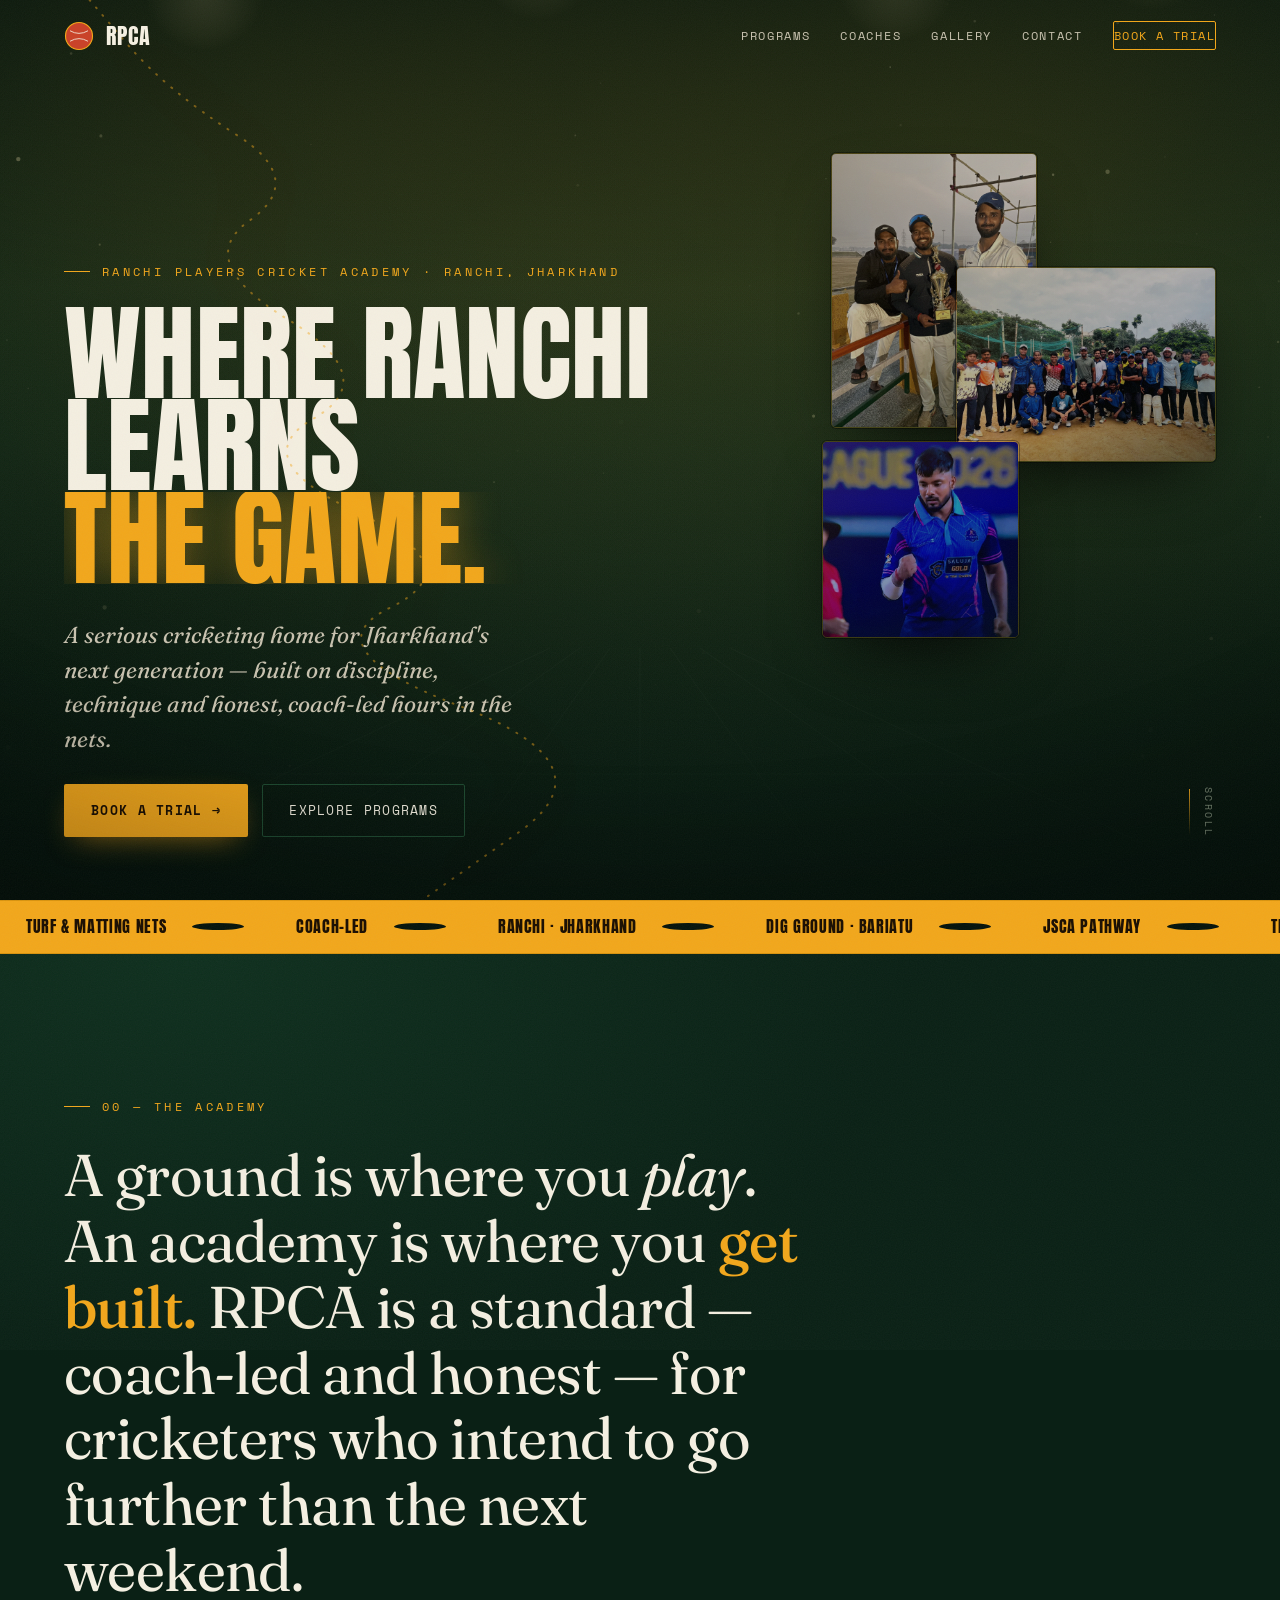
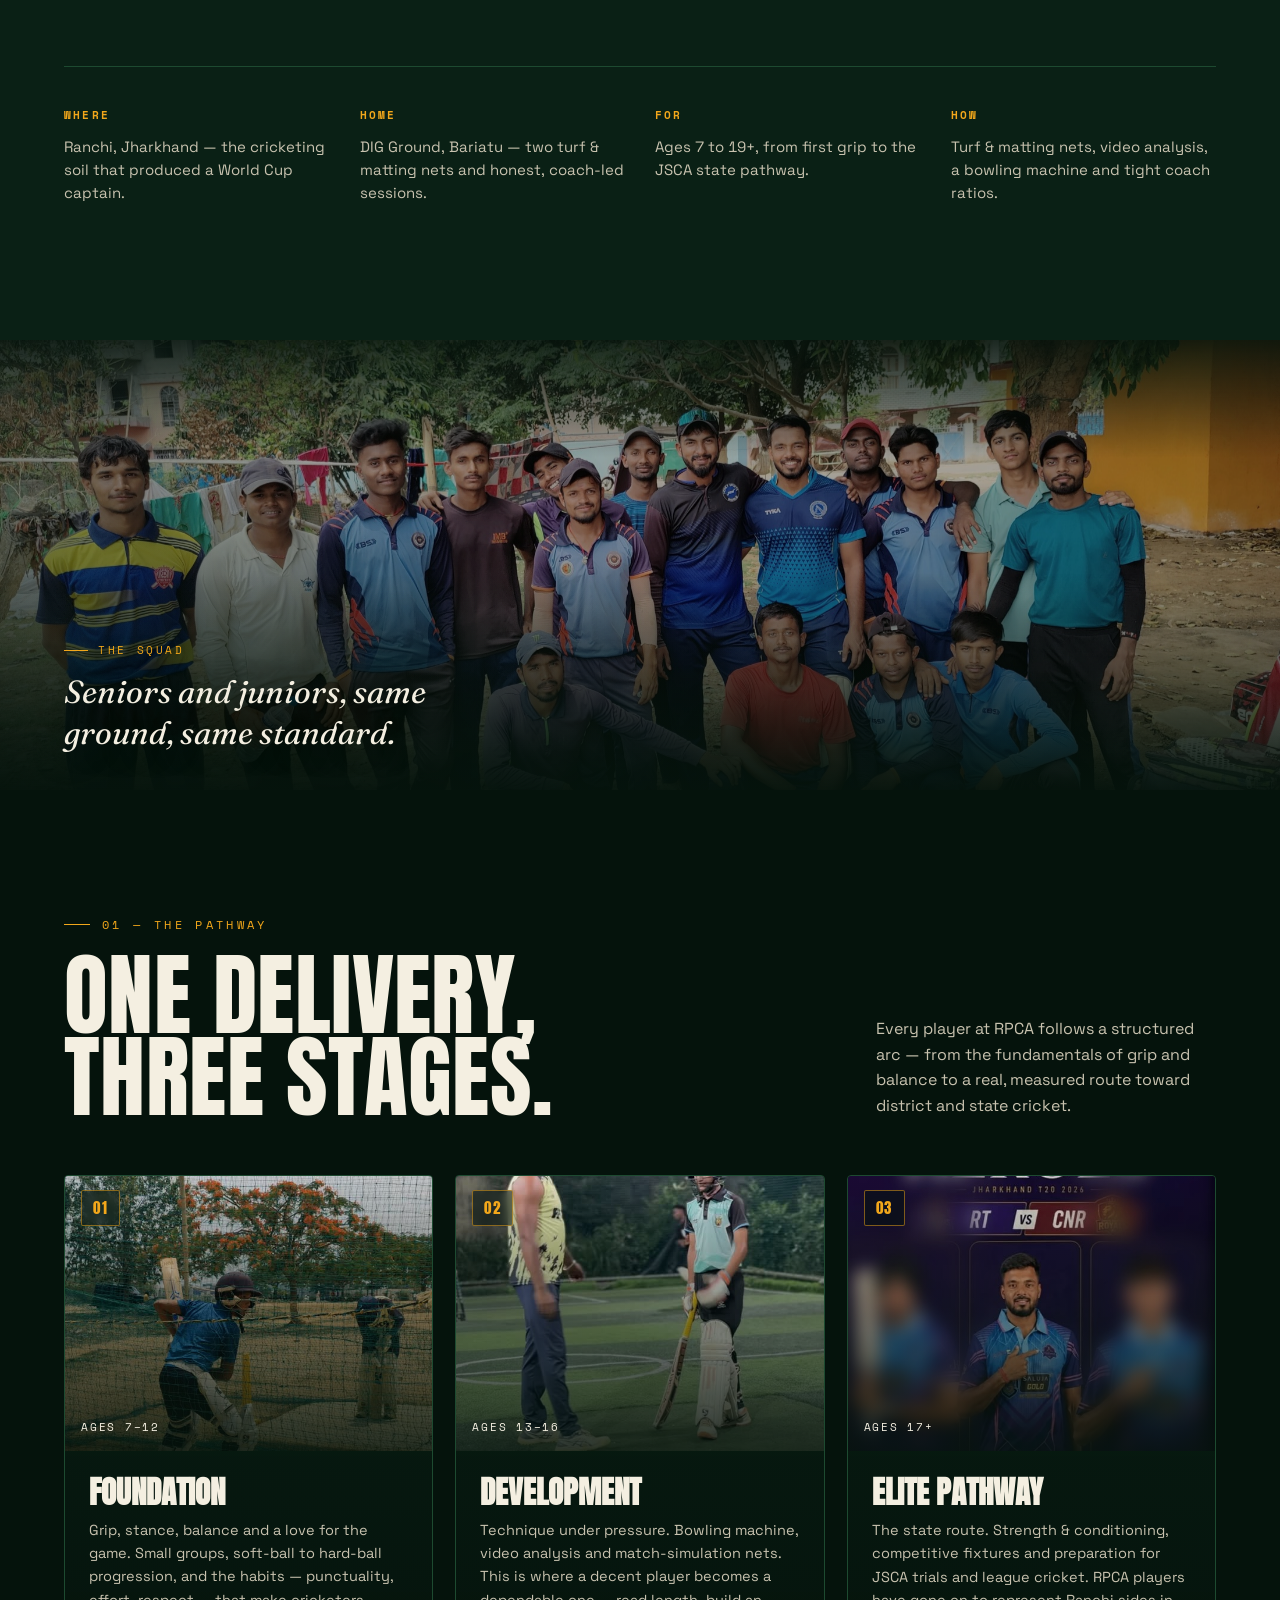
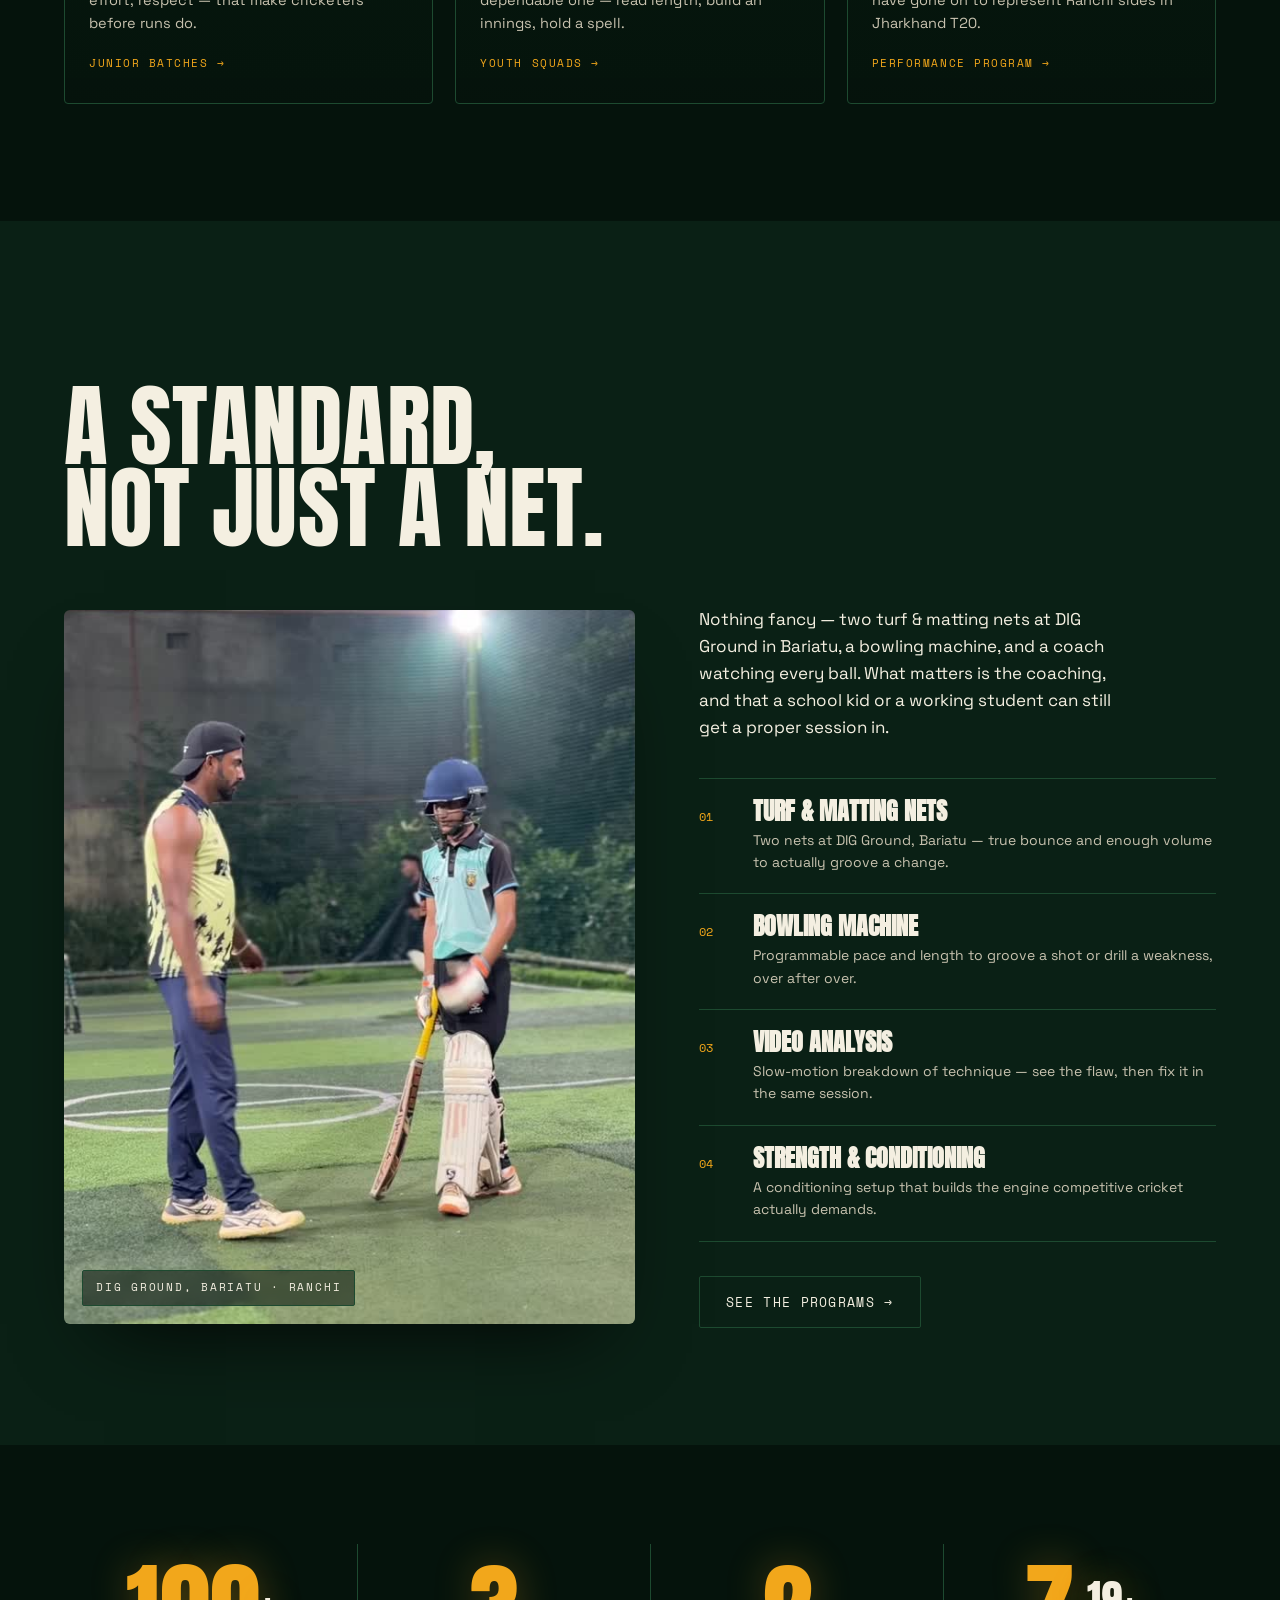
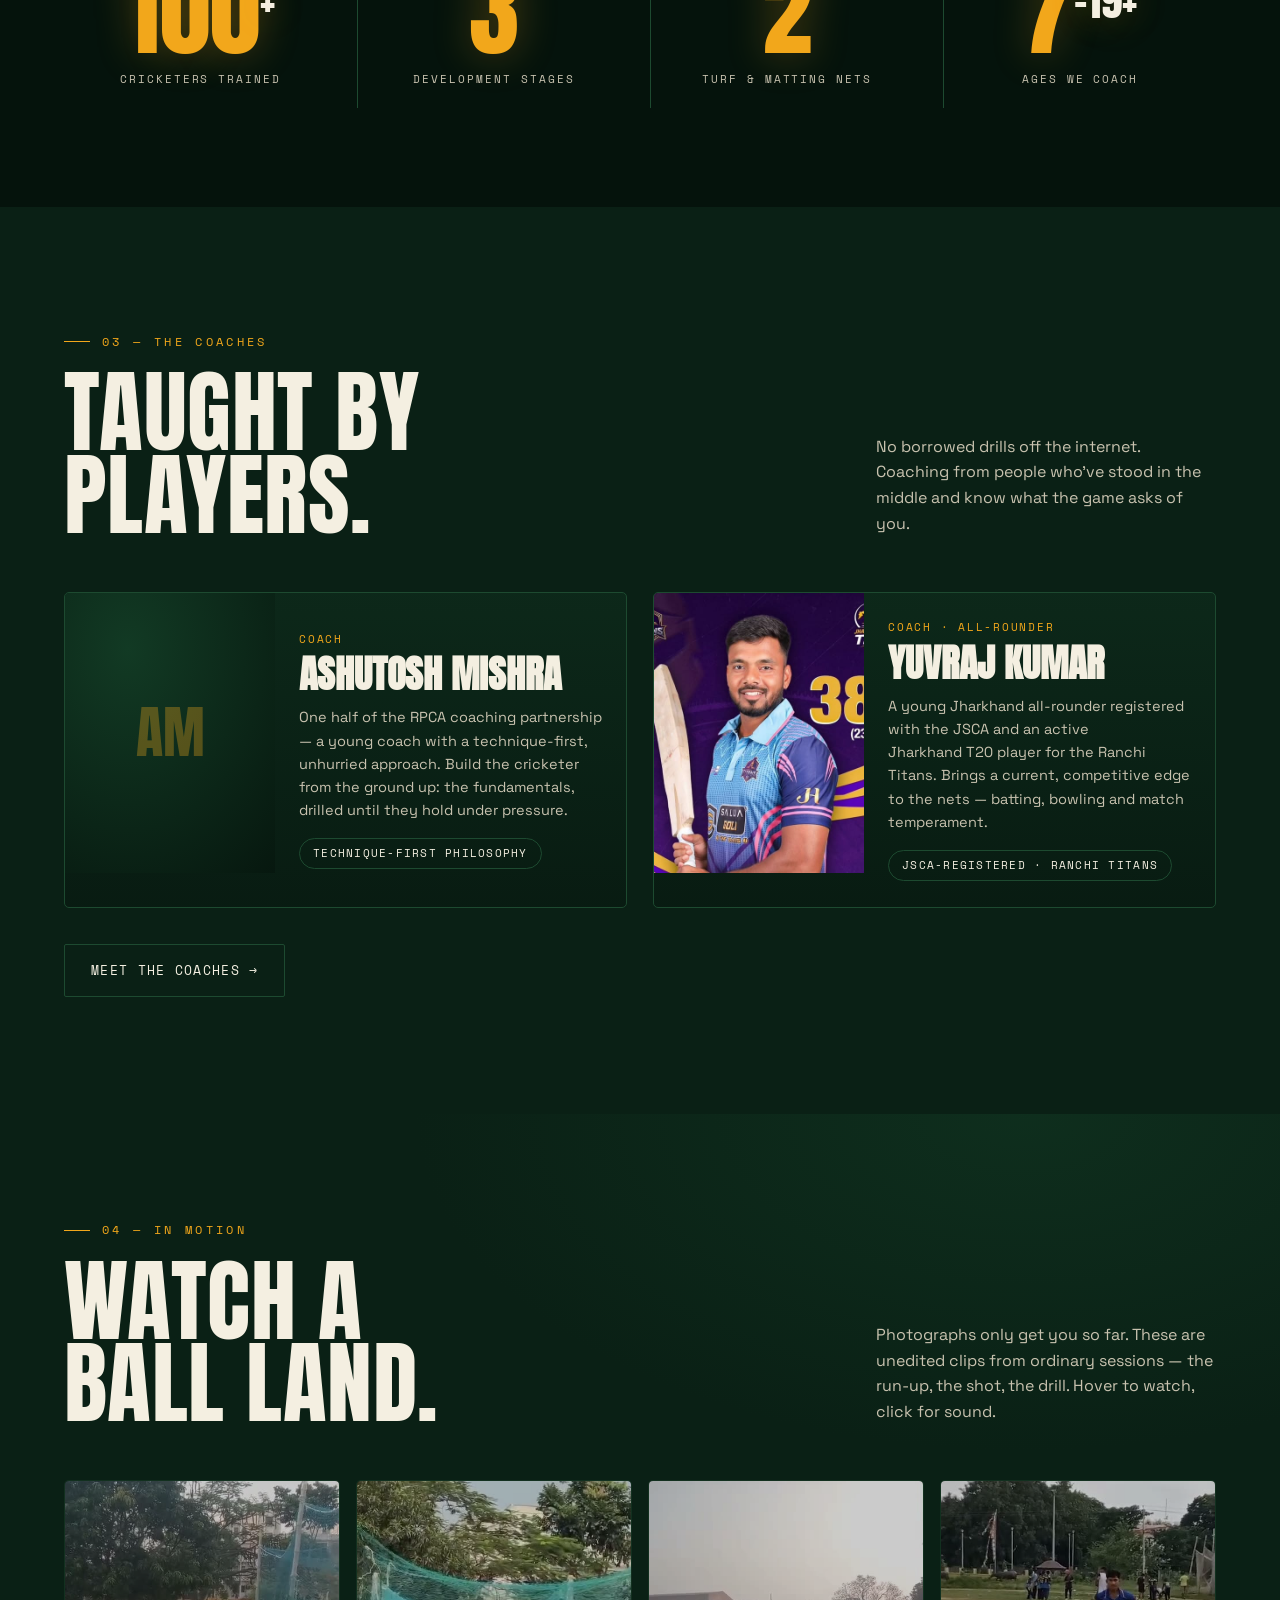
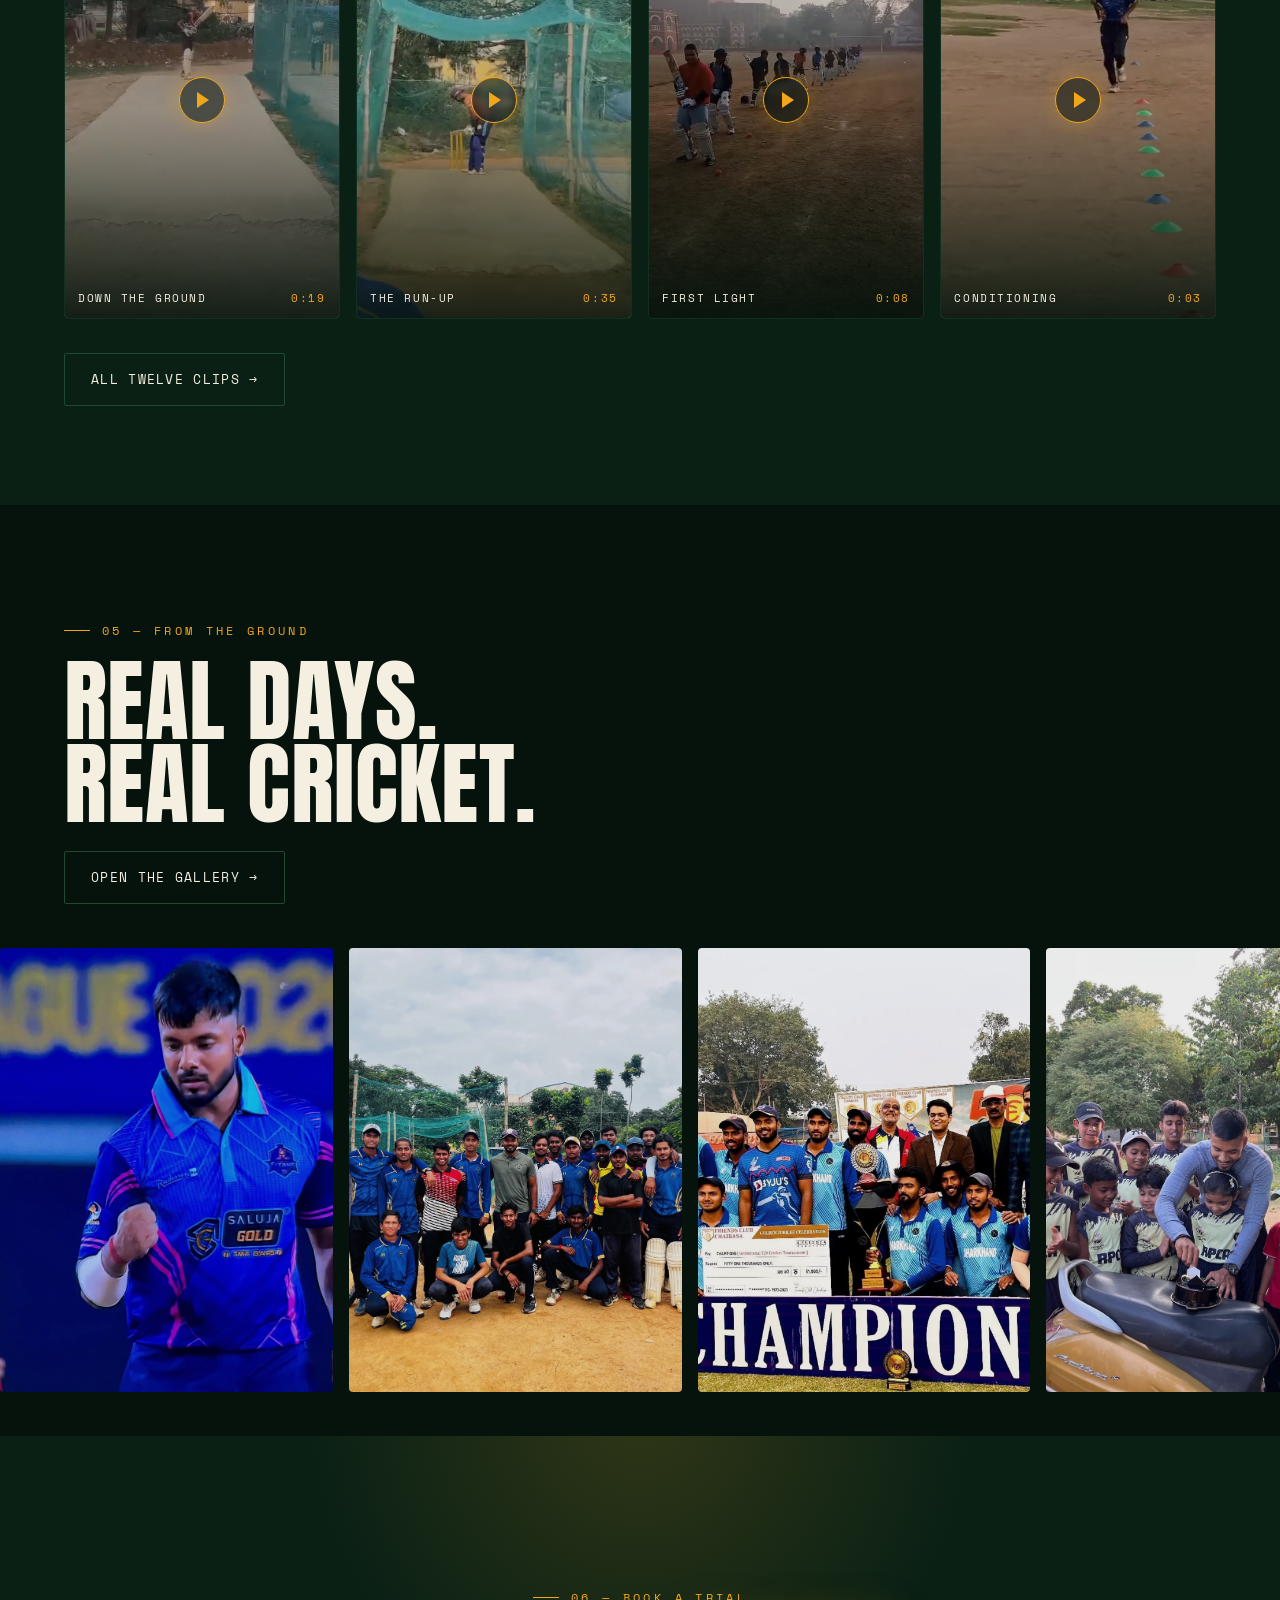
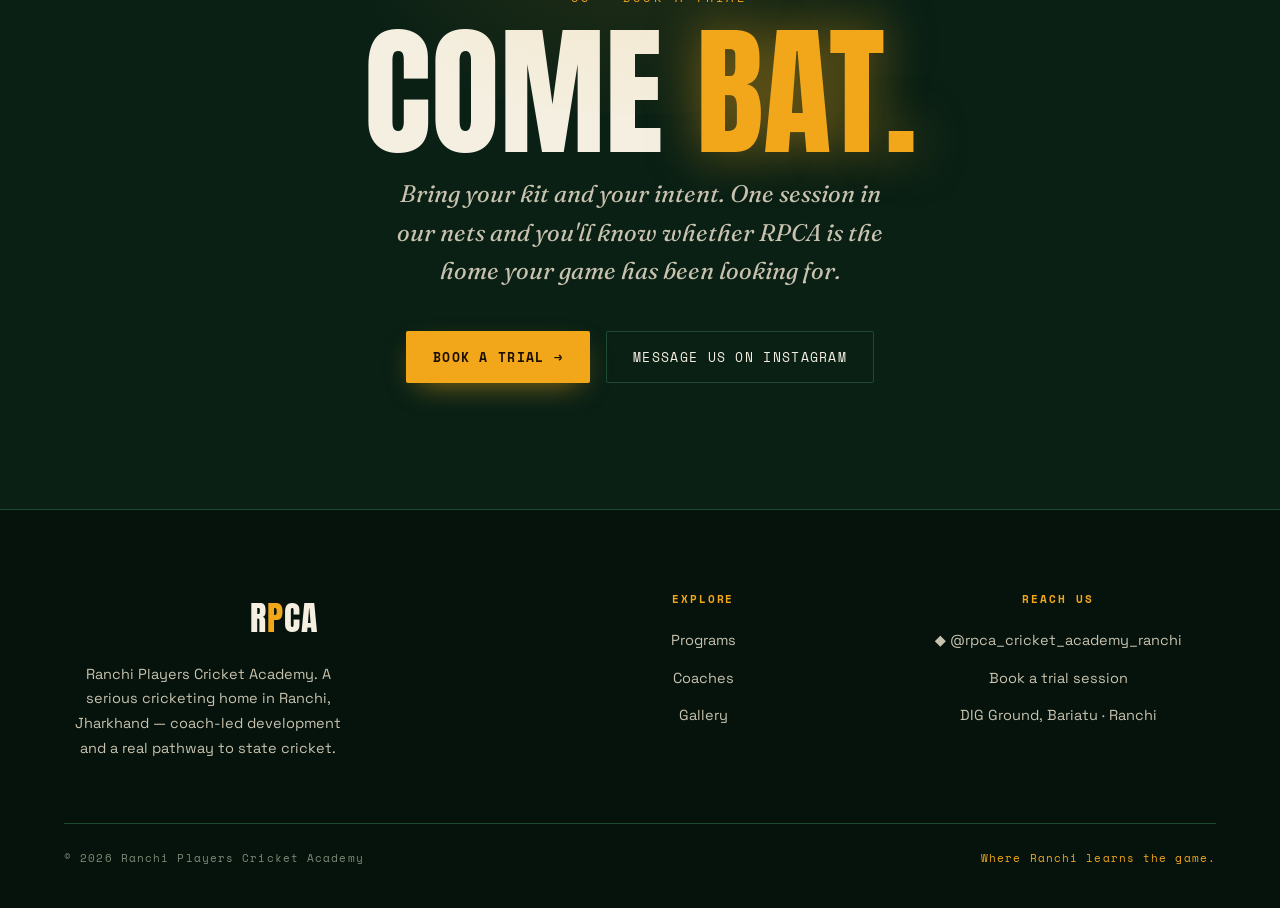
==== commit fc26cec4: "Add the academy archive: 14 photos + 12 clips across home and gallery Owner-supplied media, sorted f" ====
--- a/index.html
+++ b/index.html
@@ -46,8 +46,14 @@
 <main id="top">
 
 <!-- ═══ HERO ═══ -->
-<section class="hero">
+<section class="hero has-mosaic">
   <canvas id="field"></canvas>
+  <!-- real frames from the academy, floating in the floodlight (desktop only) -->
+  <div class="hero-mosaic" aria-hidden="true">
+    <div class="hm-frame hm-1"><img src="uploads/ldca-winners-trophy.jpg" alt="" loading="eager"></div>
+    <div class="hm-frame hm-2"><img src="uploads/nets-full-squad.jpg" alt="" loading="eager"></div>
+    <div class="hm-frame hm-3"><img src="uploads/titans-league-night.jpg" alt="" loading="eager"></div>
+  </div>
   <div class="hero-grad"></div>
   <div class="hero-inner">
     <div class="hero-eyebrow eyebrow">Ranchi Players Cricket Academy · Ranchi, Jharkhand</div>
@@ -87,6 +93,15 @@
   </div>
 </section>
 
+<!-- ═══ PANORAMA BREAK — the squad, full width ═══ -->
+<section class="pano">
+  <img src="uploads/senior-squad-pano-lg.jpg" alt="The senior RPCA squad together after a session in Ranchi" loading="lazy">
+  <div class="pano-cap">
+    <div class="k">The Squad</div>
+    <p>Seniors and juniors, same ground, same standard.</p>
+  </div>
+</section>
+
 <!-- ═══ PATHWAY ═══ -->
 <section class="section band-night" id="pathway">
   <div class="wrap">
@@ -197,10 +212,46 @@
   </div>
 </section>
 
+<!-- ═══ IN MOTION — a taste of the film archive ═══ -->
+<section class="motion" id="motion">
+  <div class="wrap">
+    <div class="sec-head">
+      <div>
+        <div class="eyebrow rise">04 — In Motion</div>
+        <h2 class="big rise" data-d="1" style="margin-top:20px">Watch a<br>ball land.</h2>
+      </div>
+      <p class="note rise" data-d="2">Photographs only get you so far. These are unedited clips from ordinary sessions — the run-up, the shot, the drill. Hover to watch, click for sound.</p>
+    </div>
+    <div class="vwall">
+      <figure class="vcard rise" data-d="1" data-lb data-src="uploads/video/nets-batting-drive.mp4" data-title="Driving in the nets" data-meta="0:19">
+        <img class="poster" src="uploads/video/poster-nets-batting-drive.jpg" alt="A batter driving in the RPCA nets" loading="lazy">
+        <span class="play" aria-hidden="true"></span>
+        <figcaption class="vmeta"><span class="t">Down the Ground</span><span class="d">0:19</span></figcaption>
+      </figure>
+      <figure class="vcard rise" data-d="2" data-lb data-src="uploads/video/nets-bowling-blue.mp4" data-title="A spell in the nets" data-meta="0:35">
+        <img class="poster" src="uploads/video/poster-nets-bowling-blue.jpg" alt="A bowler delivering in the nets" loading="lazy">
+        <span class="play" aria-hidden="true"></span>
+        <figcaption class="vmeta"><span class="t">The Run-Up</span><span class="d">0:35</span></figcaption>
+      </figure>
+      <figure class="vcard rise" data-d="3" data-lb data-src="uploads/video/morning-drills-line.mp4" data-title="Morning drills" data-meta="0:08">
+        <img class="poster" src="uploads/video/poster-morning-drills-line.jpg" alt="Players lined up for morning fielding drills" loading="lazy">
+        <span class="play" aria-hidden="true"></span>
+        <figcaption class="vmeta"><span class="t">First Light</span><span class="d">0:08</span></figcaption>
+      </figure>
+      <figure class="vcard rise" data-d="4" data-lb data-src="uploads/video/fitness-cone-drill.mp4" data-title="Conditioning — cone ladder" data-meta="0:03">
+        <img class="poster" src="uploads/video/poster-fitness-cone-drill.jpg" alt="A player running a cone ladder drill" loading="lazy">
+        <span class="play" aria-hidden="true"></span>
+        <figcaption class="vmeta"><span class="t">Conditioning</span><span class="d">0:03</span></figcaption>
+      </figure>
+    </div>
+    <a class="btn btn-ghost rise" data-d="4" href="gallery.html#film" style="margin-top:34px">All twelve clips →</a>
+  </div>
+</section>
+
 <!-- ═══ GALLERY ═══ -->
 <section class="gallery" id="gallery">
   <div class="wrap">
-    <div class="eyebrow rise">04 — From the Ground</div>
+    <div class="eyebrow rise">05 — From the Ground</div>
     <h2 class="big rise" data-d="1" style="margin-top:20px">Real days.<br>Real cricket.</h2>
     <a class="btn btn-ghost rise" data-d="2" href="gallery.html" style="margin-top:26px">Open the gallery →</a>
   </div>
@@ -210,7 +261,7 @@
 <!-- ═══ CTA ═══ -->
 <section class="cta" id="contact">
   <div class="wrap">
-    <div class="eyebrow rise">05 — Book a Trial</div>
+    <div class="eyebrow rise">06 — Book a Trial</div>
     <h2 class="rise" data-d="1">Come <em>bat.</em></h2>
     <p class="sub rise" data-d="2">Bring your kit and your intent. One session in our nets and you'll know whether RPCA is the home your game has been looking for.</p>
     <div class="actions rise" data-d="3">
--- a/assets/site.css
+++ b/assets/site.css
@@ -63,7 +63,9 @@
 .spine-ball::before{content:"";position:absolute;inset:2px;border-radius:50%;
   border-top:1px solid rgba(244,239,225,.85);border-bottom:1px solid rgba(244,239,225,.85)}
 .spine-ball.on{opacity:1}
-@media (max-width:820px){.arc,.arc-glow{opacity:.45}.arc{filter:none}}
+/* On phones the fixed spine has no column gutter to travel in — it runs straight
+   through the single-column content and the ball lands on headings. Drop it. */
+@media (max-width:820px){.spine{display:none}}
 
 /* ═══ nav ═══ */
 header{position:fixed;top:0;left:0;right:0;z-index:100;
@@ -406,3 +408,197 @@
   .manifesto .lead{max-width:100%}
   .field.row2{grid-template-columns:1fr}
 }
+
+/* ═══════════════════════════════════════════════════════════════════════════
+   PHOTOGRAPHY & FILM LAYER
+   Added when the real academy archive (14 photos + 12 clips) landed.
+   Everything below is additive — no existing component was forked.
+   ═══════════════════════════════════════════════════════════════════════════ */
+
+/* ═══ hero mosaic — floating photo cluster that fills the empty upper hero ═══
+   The canvas hero left the top half of the viewport bare. This drops a
+   parallaxing cluster of three real frames into it, lit like they're catching
+   the floodlight. Hidden on narrow screens where it would fight the H1. */
+.hero-mosaic{position:absolute;z-index:2;top:clamp(112px,17vh,186px);right:var(--gutter);
+  width:min(35vw,480px);height:min(55vh,500px);pointer-events:none}
+/* the headline needs its own column, or it runs straight under the photos */
+@media (min-width:1101px){
+  .hero.has-mosaic .hero-inner{padding-right:calc(min(35vw,480px) + clamp(30px,4vw,64px))}
+  .hero.has-mosaic h1{font-size:clamp(58px,8.4vw,132px)}
+}
+.hm-frame{position:absolute;border-radius:5px;overflow:hidden;
+  border:1px solid rgba(242,167,27,.18);
+  box-shadow:0 30px 70px -28px rgba(0,0,0,.95),0 0 0 1px rgba(0,0,0,.35);
+  will-change:transform;opacity:0;animation:hmIn 1.4s var(--ease) forwards}
+.hm-frame img{width:100%;height:100%;object-fit:cover;
+  filter:saturate(.8) brightness(.72) contrast(1.04)}
+/* a soft amber wash so the photos read as part of the floodlit scene */
+.hm-frame::after{content:"";position:absolute;inset:0;
+  background:linear-gradient(150deg,rgba(242,167,27,.14),transparent 55%,rgba(5,19,12,.5))}
+.hm-1{width:46%;aspect-ratio:3/4;top:0;right:40%;animation-delay:.85s}
+.hm-2{width:58%;aspect-ratio:4/3;top:23%;right:0;animation-delay:1s}
+.hm-3{width:44%;aspect-ratio:1/1;bottom:2%;right:44%;animation-delay:1.15s}
+@keyframes hmIn{from{opacity:0;transform:translateY(26px) scale(.96)}to{opacity:1;transform:none}}
+@media (prefers-reduced-motion:reduce){.hm-frame{animation:none;opacity:1}}
+/* below 1100px the overlapping cluster would crowd the headline, so the same
+   three frames re-form as a filmstrip in the space above it — the hero stays
+   photographic instead of going empty */
+@media (max-width:1100px){
+  .hero-mosaic{top:clamp(84px,12vh,150px);left:var(--gutter);right:var(--gutter);
+    width:auto;height:clamp(128px,19vh,190px);display:flex;gap:10px}
+  .hm-frame{position:relative;flex:1;width:auto;height:100%;
+    aspect-ratio:auto;top:auto;right:auto;bottom:auto;transform:none}
+}
+@media (max-width:420px){
+  .hero-mosaic{height:clamp(108px,16vh,150px);gap:8px}
+}
+
+/* ═══ full-bleed panorama band ═══
+   Four of the archive photos are true 2.2:1 panoramas that a masonry column
+   would destroy. These get the whole viewport width and a slow parallax. */
+.pano{position:relative;overflow:hidden;background:var(--night);
+  height:clamp(260px,50vh,540px)}
+.pano img{position:absolute;left:0;top:-14%;width:100%;height:128%;object-fit:cover;
+  filter:saturate(.84) brightness(.66);will-change:transform}
+/* two overlays: a vertical gradient for the band, plus a lower-left scrim so
+   the caption stays legible over whatever the photo happens to put there */
+.pano::after{content:"";position:absolute;inset:0;pointer-events:none;
+  background:
+    linear-gradient(to bottom,rgba(5,19,12,.85),transparent 26%,transparent 52%,rgba(5,19,12,.94)),
+    linear-gradient(to top right,rgba(5,19,12,.8),transparent 52%)}
+.pano-cap{position:absolute;left:var(--gutter);bottom:clamp(22px,4vh,44px);z-index:2;max-width:44ch}
+.pano-cap .k{font-family:var(--mono);font-size:11px;letter-spacing:.24em;text-transform:uppercase;
+  color:var(--amber);display:flex;align-items:center;gap:10px;
+  text-shadow:0 2px 14px rgba(0,0,0,.9)}
+.pano-cap .k::before{content:"";width:24px;height:1px;background:var(--amber)}
+.pano-cap p{font-family:var(--serif);font-style:italic;font-size:clamp(19px,2.6vw,32px);
+  line-height:1.28;margin-top:12px;color:var(--cream);text-shadow:0 2px 30px rgba(0,0,0,.8)}
+
+/* ═══ chapter heading — divides the gallery into readable acts ═══ */
+.chapter{display:flex;align-items:baseline;gap:clamp(16px,3vw,34px);margin-bottom:44px;
+  padding-bottom:22px;border-bottom:1px solid var(--line)}
+.chapter .cn{font-family:var(--disp);font-size:clamp(38px,7vw,86px);line-height:.85;
+  color:transparent;-webkit-text-stroke:1px var(--line);flex:none}
+.chapter .ct{flex:1}
+.chapter h2{font-family:var(--disp);font-weight:400;text-transform:uppercase;
+  font-size:clamp(26px,4.4vw,54px);line-height:.96;letter-spacing:.01em}
+.chapter h2 em{font-style:normal;color:var(--amber)}
+.chapter p{color:var(--bone);font-size:15px;max-width:40ch;margin-top:10px}
+@media (max-width:620px){.chapter{flex-direction:column;gap:6px}.chapter .cn{font-size:44px}}
+
+/* ═══ editorial photo grid — asymmetric, content-aware, crop-free where it counts ═══
+   Unlike .gal-masonry (pure columns), these cells are hand-assigned so a
+   panorama never lands in a portrait slot and vice versa. */
+.ed-grid{display:grid;grid-template-columns:repeat(6,1fr);
+  grid-auto-rows:clamp(104px,11.5vw,168px);gap:clamp(10px,1.3vw,18px);
+  grid-auto-flow:dense}
+.ed{position:relative;overflow:hidden;border-radius:5px;background:#08170e;
+  border:1px solid rgba(29,74,48,.5);cursor:pointer;
+  grid-column:span 2;grid-row:span 2}
+.ed img{width:100%;height:100%;object-fit:cover;
+  filter:saturate(.86) brightness(.86);transition:filter .6s var(--ease),transform 1.1s var(--ease)}
+.ed:hover img,.ed:focus-visible img{filter:saturate(1.04) brightness(1);transform:scale(1.05)}
+.ed::after{content:"";position:absolute;inset:0;pointer-events:none;opacity:0;transition:opacity .5s;
+  background:linear-gradient(to top,rgba(5,19,12,.9),transparent 52%)}
+.ed:hover::after,.ed:focus-visible::after{opacity:1}
+.ed figcaption{position:absolute;left:14px;right:14px;bottom:13px;z-index:2;
+  font-family:var(--mono);font-size:10.5px;letter-spacing:.16em;text-transform:uppercase;
+  color:var(--cream);opacity:0;transform:translateY(8px);
+  transition:opacity .45s var(--ease),transform .45s var(--ease)}
+.ed figcaption b{color:var(--amber);font-weight:400}
+.ed:hover figcaption,.ed:focus-visible figcaption{opacity:1;transform:none}
+/* span modifiers — hand-assigned per photo so the crop always respects
+   the subject (panoramas get width, portraits get height) */
+.ed.w3{grid-column:span 3}
+.ed.w4{grid-column:span 4}
+.ed.w6{grid-column:span 6}
+.ed.h3{grid-row:span 3}
+@media (max-width:900px){
+  .ed-grid{grid-template-columns:repeat(4,1fr);grid-auto-rows:clamp(96px,15vw,150px)}
+  .ed,.ed.w3{grid-column:span 2}
+  .ed.w4,.ed.w6{grid-column:span 4}
+}
+@media (max-width:560px){
+  .ed-grid{grid-template-columns:repeat(2,1fr);grid-auto-rows:26vw}
+  .ed,.ed.w3,.ed.w4,.ed.w6{grid-column:span 2}
+  .ed,.ed.h3{grid-row:span 2}
+  .ed figcaption{opacity:1;transform:none}
+  .ed::after{opacity:1}
+}
+
+/* ═══ video wall — the clips, shot vertical on a phone, presented as such ═══
+   Poster image by default (zero bytes of video until wanted). On a fine
+   pointer, hovering warms the clip up muted+looping; a click opens it with
+   sound in the lightbox. */
+/* auto-fit (not auto-fill) so a short strip — e.g. the four clips on the
+   home page — stretches to fill the row instead of leaving dead tracks.
+   Fixed row height + row spans (rather than per-card aspect-ratio) keeps
+   portrait and landscape clips on a shared baseline instead of leaving
+   holes wherever the two meet. */
+.vwall{display:grid;grid-template-columns:repeat(auto-fit,minmax(210px,1fr));
+  grid-auto-rows:clamp(74px,7.6vw,116px);
+  gap:clamp(10px,1.3vw,18px);grid-auto-flow:dense}
+.vcard{position:relative;overflow:hidden;border-radius:5px;
+  background:#08170e;border:1px solid rgba(29,74,48,.5);cursor:pointer;
+  grid-row:span 4}                       /* ≈ 9:16 at a ~230px column */
+.vcard.wide{grid-column:span 2;grid-row:span 2}   /* ≈ 16:9 across two columns */
+@media (max-width:560px){
+  .vwall{grid-auto-rows:20vw}
+  .vcard{grid-row:span 4}
+  .vcard.wide{grid-column:span 1;grid-row:span 2}
+}
+.vcard .poster{width:100%;height:100%;object-fit:cover;
+  filter:saturate(.84) brightness(.8);transition:filter .6s var(--ease),transform 1.1s var(--ease)}
+.vcard:hover .poster{filter:saturate(1) brightness(.92);transform:scale(1.04)}
+.vcard video{position:absolute;inset:0;width:100%;height:100%;object-fit:cover;
+  opacity:0;transition:opacity .5s var(--ease)}
+.vcard.warm video{opacity:1}
+.vcard::after{content:"";position:absolute;inset:0;pointer-events:none;
+  background:linear-gradient(to top,rgba(5,19,12,.88),transparent 48%)}
+/* play affordance — a floodlit ball, on theme */
+.vcard .play{position:absolute;left:50%;top:50%;width:46px;height:46px;margin:-23px 0 0 -23px;
+  border-radius:50%;z-index:3;display:grid;place-items:center;
+  background:rgba(5,19,12,.5);border:1.5px solid var(--amber);
+  backdrop-filter:blur(3px);transition:transform .45s var(--ease),background .45s,opacity .4s;
+  box-shadow:0 0 22px rgba(242,167,27,.34)}
+.vcard .play::before{content:"";width:0;height:0;margin-left:3px;
+  border-left:12px solid var(--amber);border-top:8px solid transparent;border-bottom:8px solid transparent}
+.vcard:hover .play{transform:scale(1.12);background:rgba(242,167,27,.2)}
+.vcard.warm .play{opacity:0}
+.vcard .vmeta{position:absolute;left:13px;right:13px;bottom:12px;z-index:3;
+  font-family:var(--mono);font-size:10.5px;letter-spacing:.15em;text-transform:uppercase;
+  display:flex;justify-content:space-between;gap:10px;align-items:flex-end}
+.vcard .vmeta .t{color:var(--cream)}
+.vcard .vmeta .d{color:var(--amber);flex:none}
+
+/* ═══ lightbox — shared by photos and clips ═══ */
+.lb{position:fixed;inset:0;z-index:200;display:none;place-items:center;
+  background:rgba(3,12,7,.96);backdrop-filter:blur(10px);padding:clamp(30px,7vh,80px) clamp(16px,6vw,90px)}
+.lb.open{display:grid}
+body.lb-lock{overflow:hidden}
+.lb-stage{max-width:100%;max-height:100%;display:grid;place-items:center}
+.lb-stage img,.lb-stage video{max-width:100%;max-height:78vh;width:auto;height:auto;
+  border-radius:5px;box-shadow:0 40px 100px -30px rgba(0,0,0,.95);
+  animation:lbIn .55s var(--ease)}
+@keyframes lbIn{from{opacity:0;transform:scale(.965)}to{opacity:1;transform:none}}
+@media (prefers-reduced-motion:reduce){.lb-stage img,.lb-stage video{animation:none}}
+.lb-cap{position:absolute;left:0;right:0;bottom:clamp(16px,3.5vh,38px);text-align:center;
+  font-family:var(--mono);font-size:11px;letter-spacing:.2em;text-transform:uppercase;
+  color:var(--bone);padding:0 20px}
+.lb-cap b{color:var(--amber);font-weight:400}
+.lb-btn{position:absolute;background:rgba(5,19,12,.6);border:1px solid var(--line);
+  color:var(--cream);width:46px;height:46px;border-radius:50%;cursor:pointer;
+  display:grid;place-items:center;font-size:20px;line-height:1;font-family:var(--sans);
+  transition:background .3s,border-color .3s,transform .3s var(--ease)}
+.lb-btn:hover{background:rgba(242,167,27,.18);border-color:var(--amber);transform:scale(1.08)}
+.lb-close{top:clamp(14px,3vh,30px);right:clamp(14px,3vw,34px)}
+.lb-prev{left:clamp(10px,2vw,28px);top:50%;margin-top:-23px}
+.lb-next{right:clamp(10px,2vw,28px);top:50%;margin-top:-23px}
+@media (max-width:560px){
+  .lb-prev{left:12px}.lb-next{right:12px}
+  .lb-stage img,.lb-stage video{max-height:68vh}
+}
+
+/* ═══ home "in motion" strip — a taste of the film archive on the home page ═══ */
+.motion{background:var(--pitch);padding:clamp(70px,11vh,140px) 0;
+  background-image:radial-gradient(70% 50% at 80% 0%,rgba(18,58,36,.55),transparent 68%)}
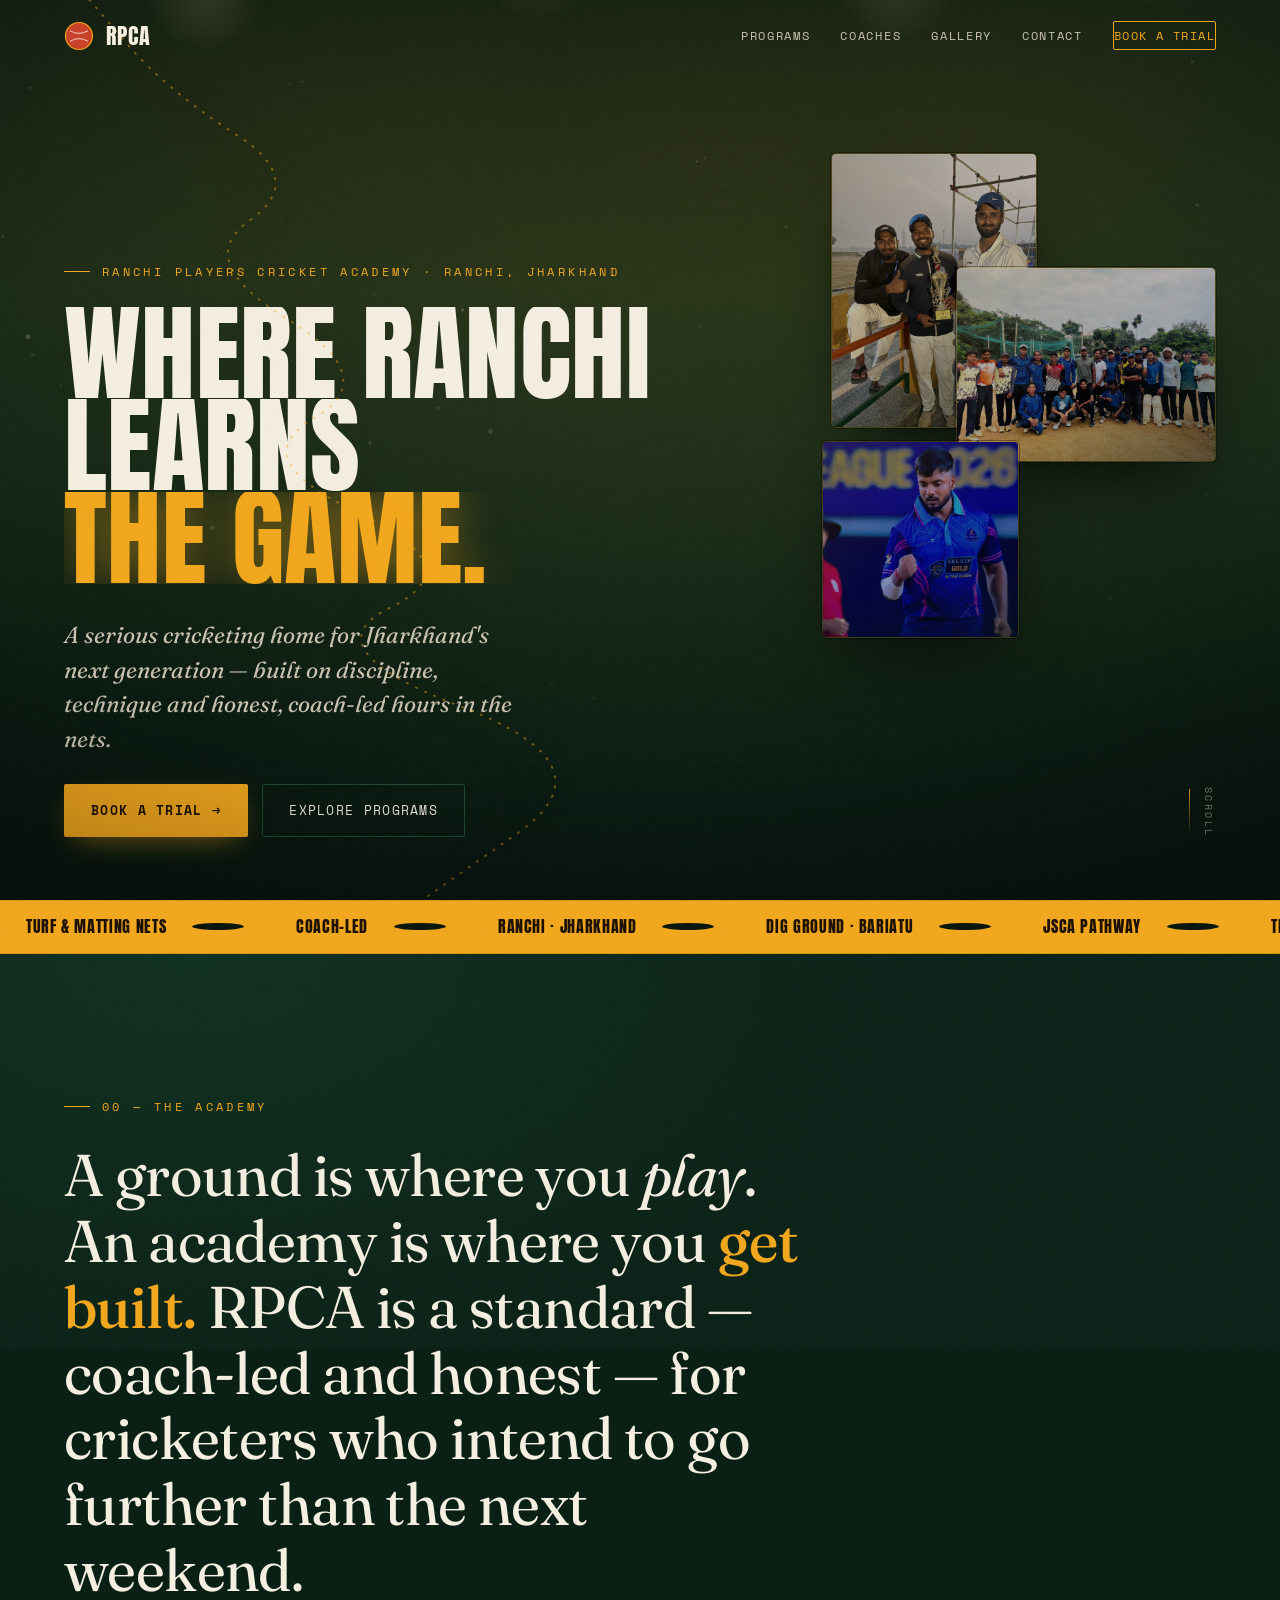
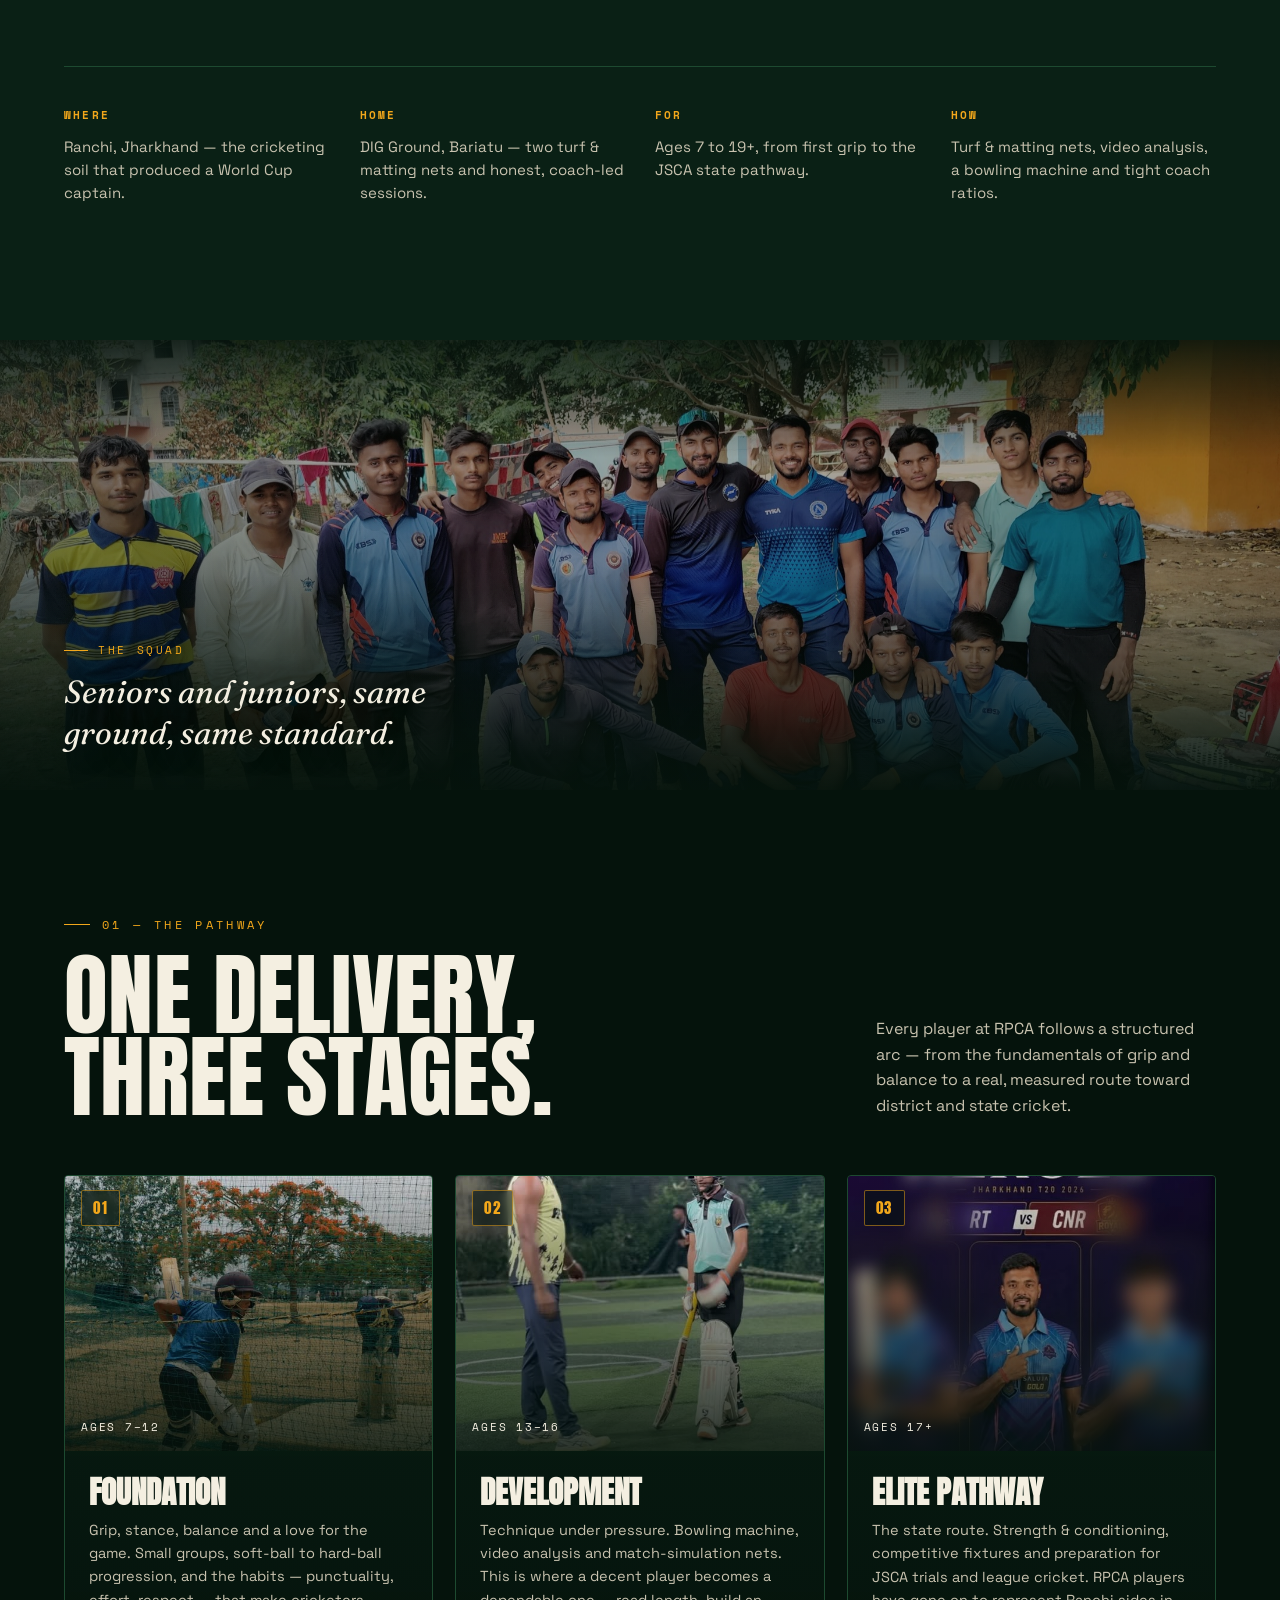
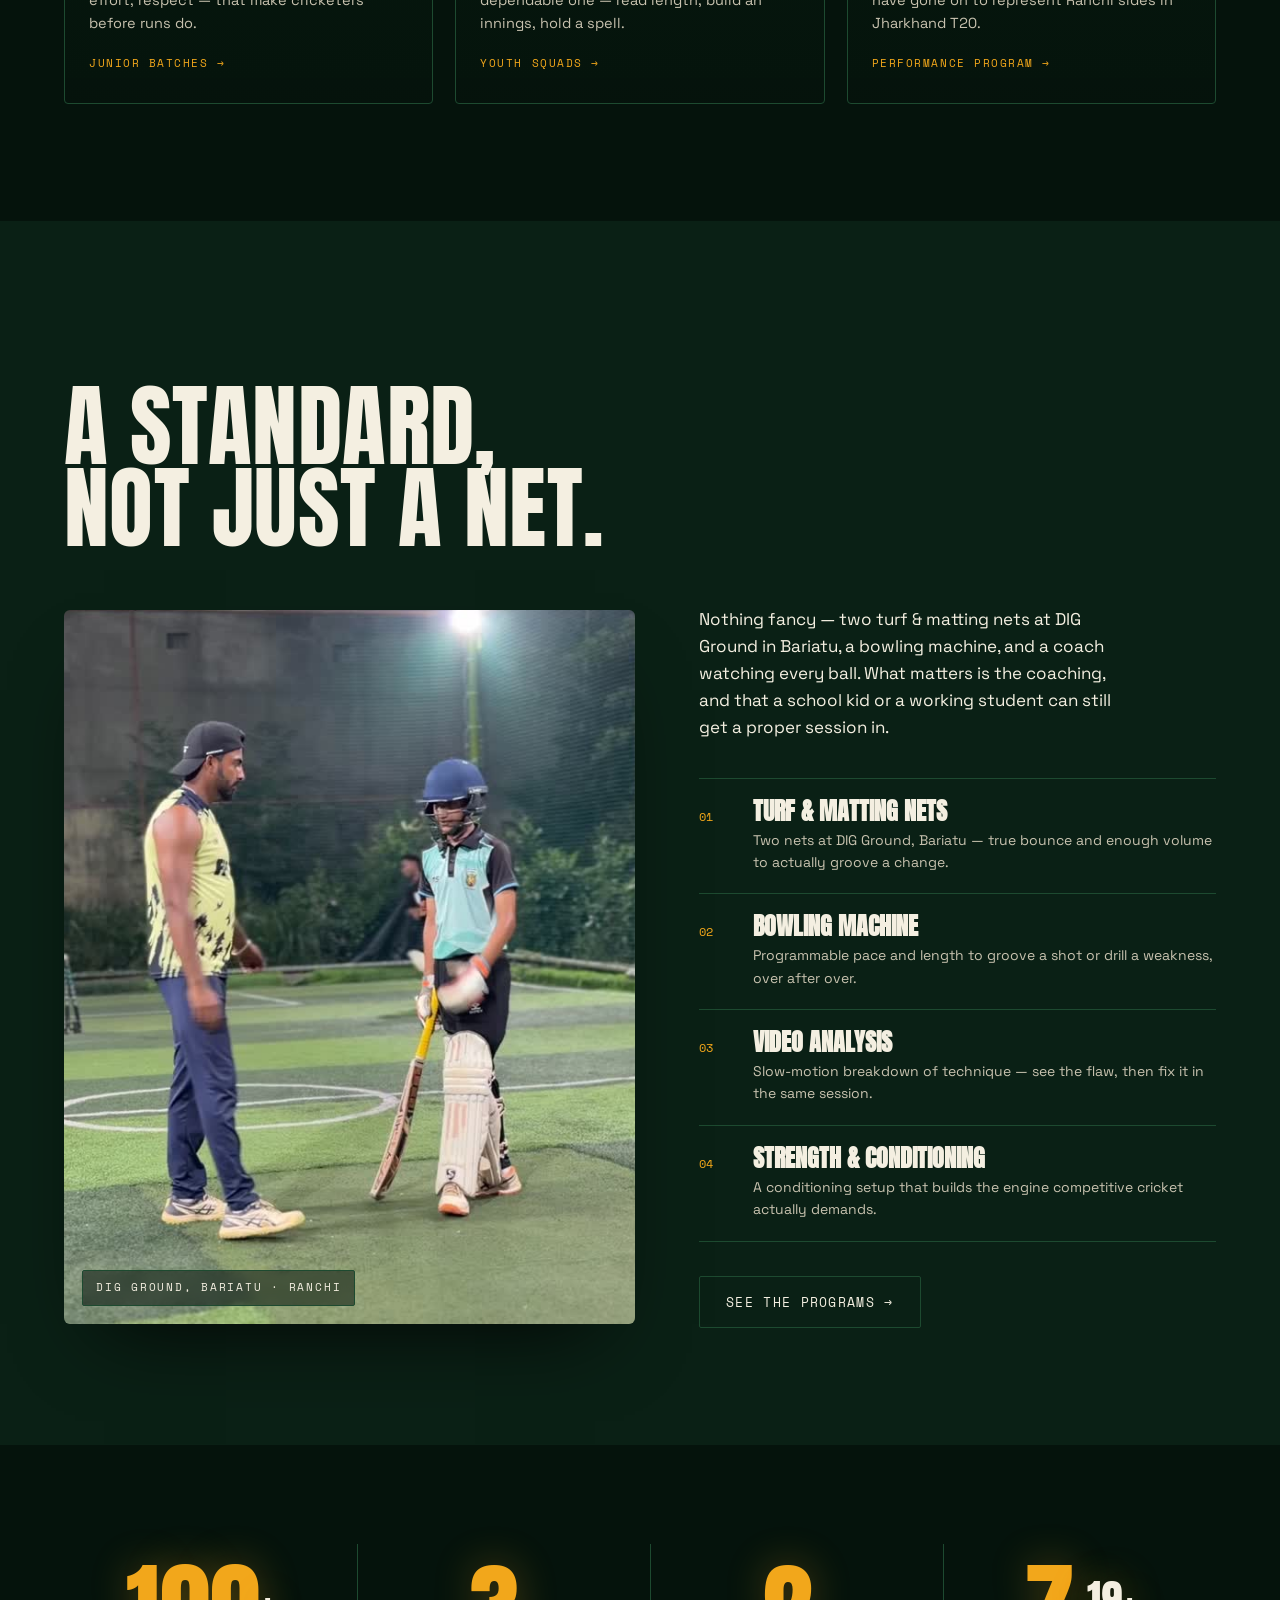
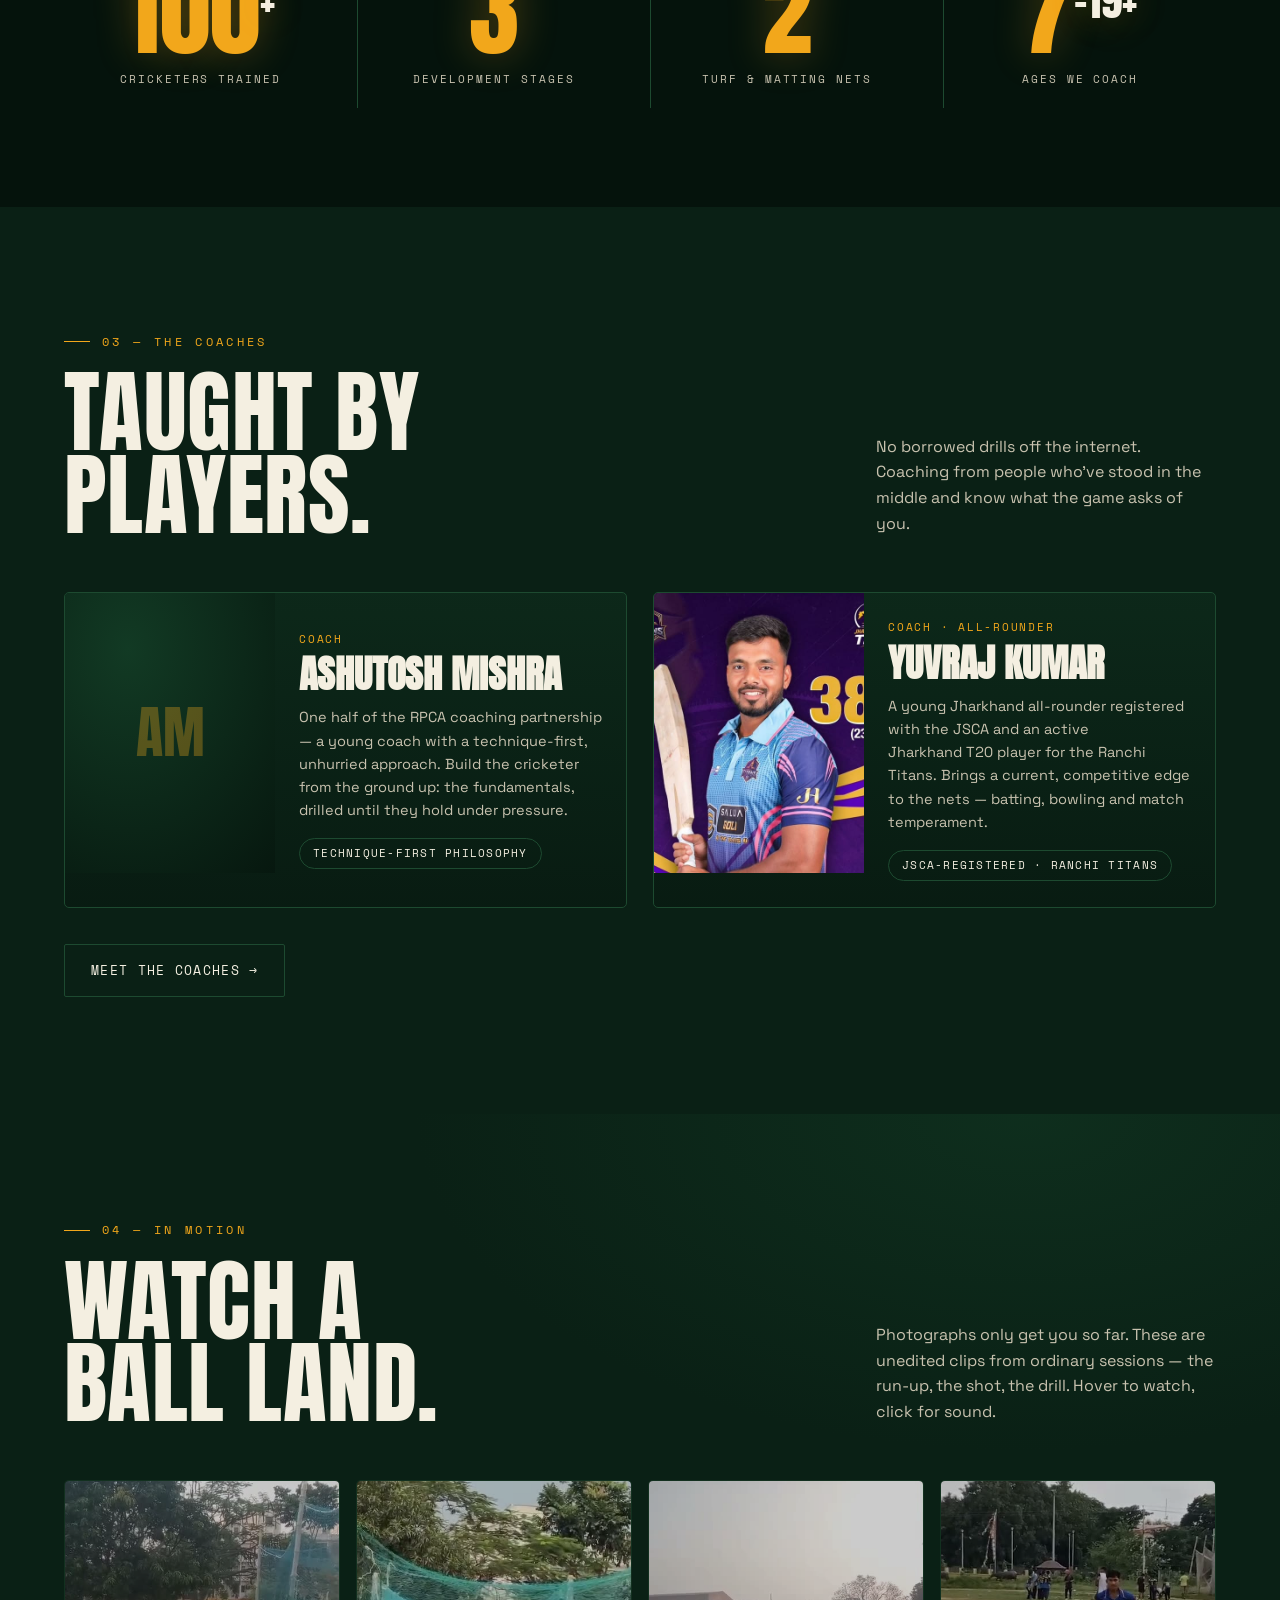
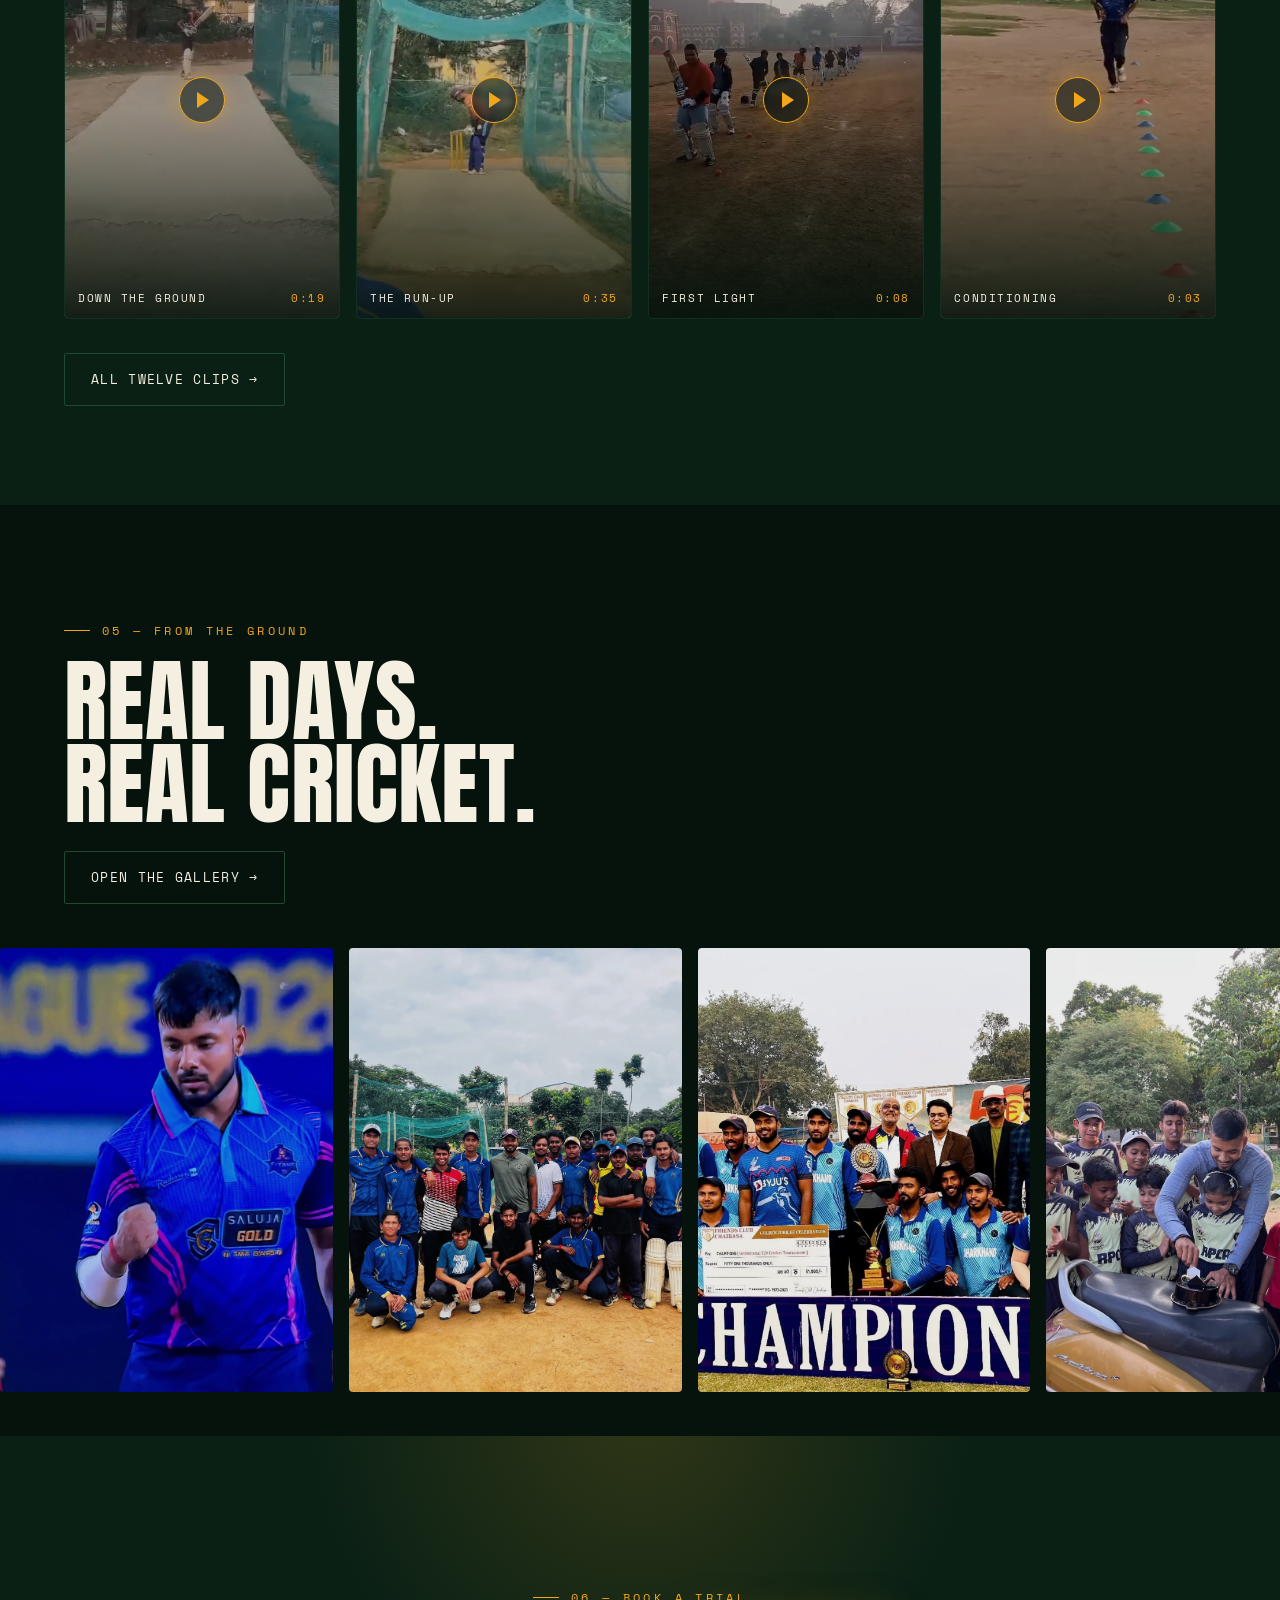
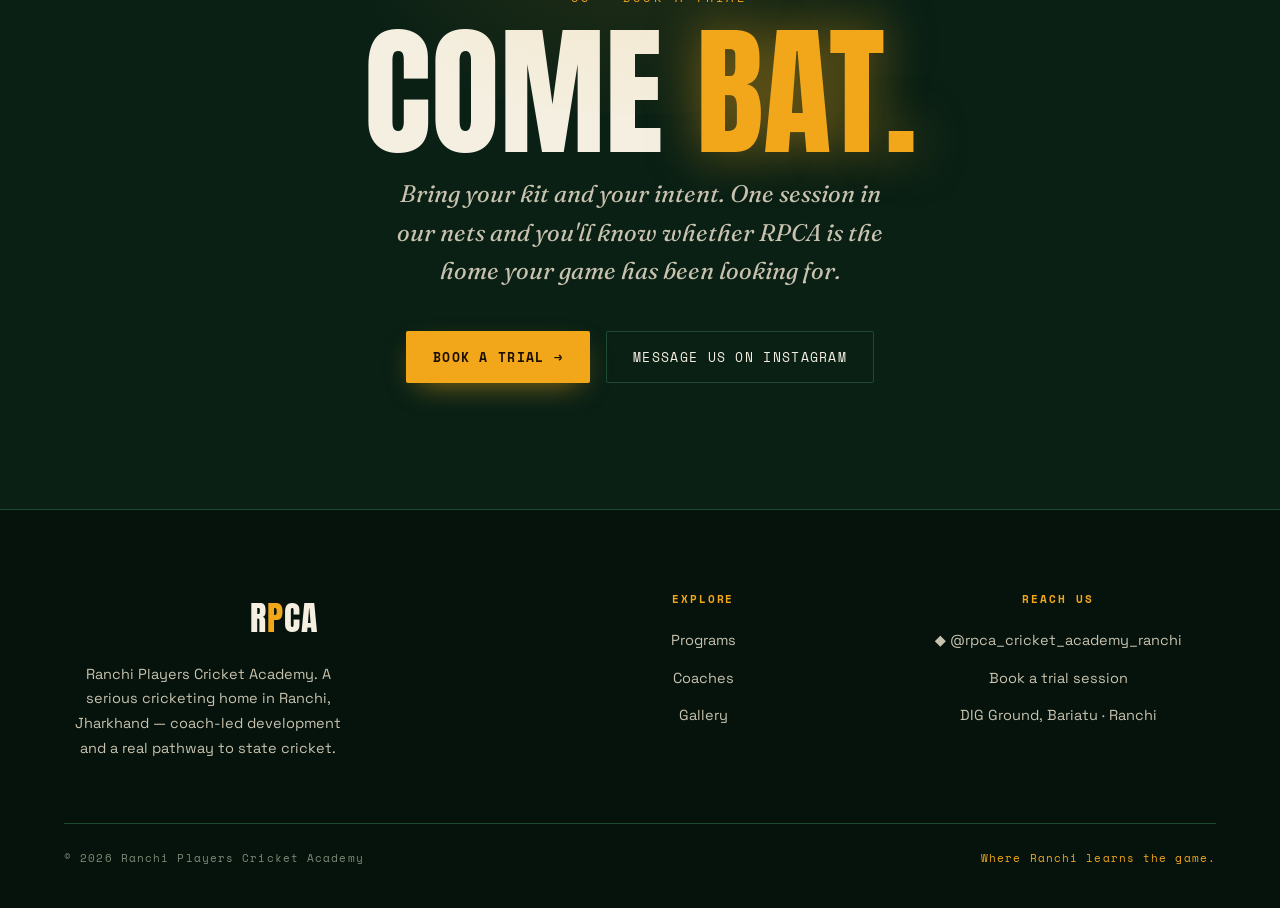
==== commit edcd3fec: "On-page SEO: Ranchi-targeted titles, canonicals, OG tags, LocalBusiness schema, sitemap, robots Co-A" ====
--- a/index.html
+++ b/index.html
@@ -3,8 +3,36 @@
 <head>
 <meta charset="utf-8">
 <meta name="viewport" content="width=device-width, initial-scale=1">
-<title>RPCA — Ranchi Players Cricket Academy</title>
-<meta name="description" content="Ranchi Players Cricket Academy — a serious cricketing home in Ranchi, Jharkhand. Coach-led development and a real pathway from first grip to state-level cricket.">
+<title>RPCA — Cricket Academy in Ranchi | Ranchi Players Cricket Academy</title>
+<meta name="description" content="Cricket academy in Ranchi, Jharkhand. RPCA coaches 100+ cricketers at DIG Ground, Bariatu — turf & matting nets, small coach-led batches and a real pathway from first grip to JSCA and state cricket. Book a trial.">
+<link rel="canonical" href="https://www.ranchicricket.com/">
+<meta property="og:type" content="website">
+<meta property="og:site_name" content="Ranchi Players Cricket Academy">
+<meta property="og:title" content="RPCA — Cricket Academy in Ranchi">
+<meta property="og:description" content="Coach-led cricket training at DIG Ground, Bariatu, Ranchi. A real pathway from first grip to JSCA and state cricket. Book a trial.">
+<meta property="og:url" content="https://www.ranchicricket.com/">
+<meta property="og:image" content="https://www.ranchicricket.com/uploads/senior-squad-pano-lg.jpg">
+<meta name="twitter:card" content="summary_large_image">
+<script type="application/ld+json">
+{
+  "@context": "https://schema.org",
+  "@type": "SportsActivityLocation",
+  "@id": "https://www.ranchicricket.com/#academy",
+  "name": "Ranchi Players Cricket Academy",
+  "alternateName": "RPCA",
+  "description": "Cricket academy in Ranchi, Jharkhand. Coach-led training in small batches at DIG Ground, Bariatu — two turf & matting nets and a pathway from first grip to JSCA and state cricket.",
+  "url": "https://www.ranchicricket.com/",
+  "image": "https://www.ranchicricket.com/uploads/senior-squad-pano-lg.jpg",
+  "address": {
+    "@type": "PostalAddress",
+    "streetAddress": "DIG Ground, Bariatu",
+    "addressLocality": "Ranchi",
+    "addressRegion": "Jharkhand",
+    "addressCountry": "IN"
+  },
+  "sameAs": ["https://www.instagram.com/rpca_cricket_academy_ranchi/"]
+}
+</script>
 <link rel="icon" href="data:image/svg+xml,%3Csvg xmlns='http://www.w3.org/2000/svg' viewBox='0 0 100 100'%3E%3Ctext y='.9em' font-size='90'%3E%F0%9F%8F%8F%3C/text%3E%3C/svg%3E">
 <link rel="preconnect" href="https://fonts.googleapis.com">
 <link rel="preconnect" href="https://fonts.gstatic.com" crossorigin>
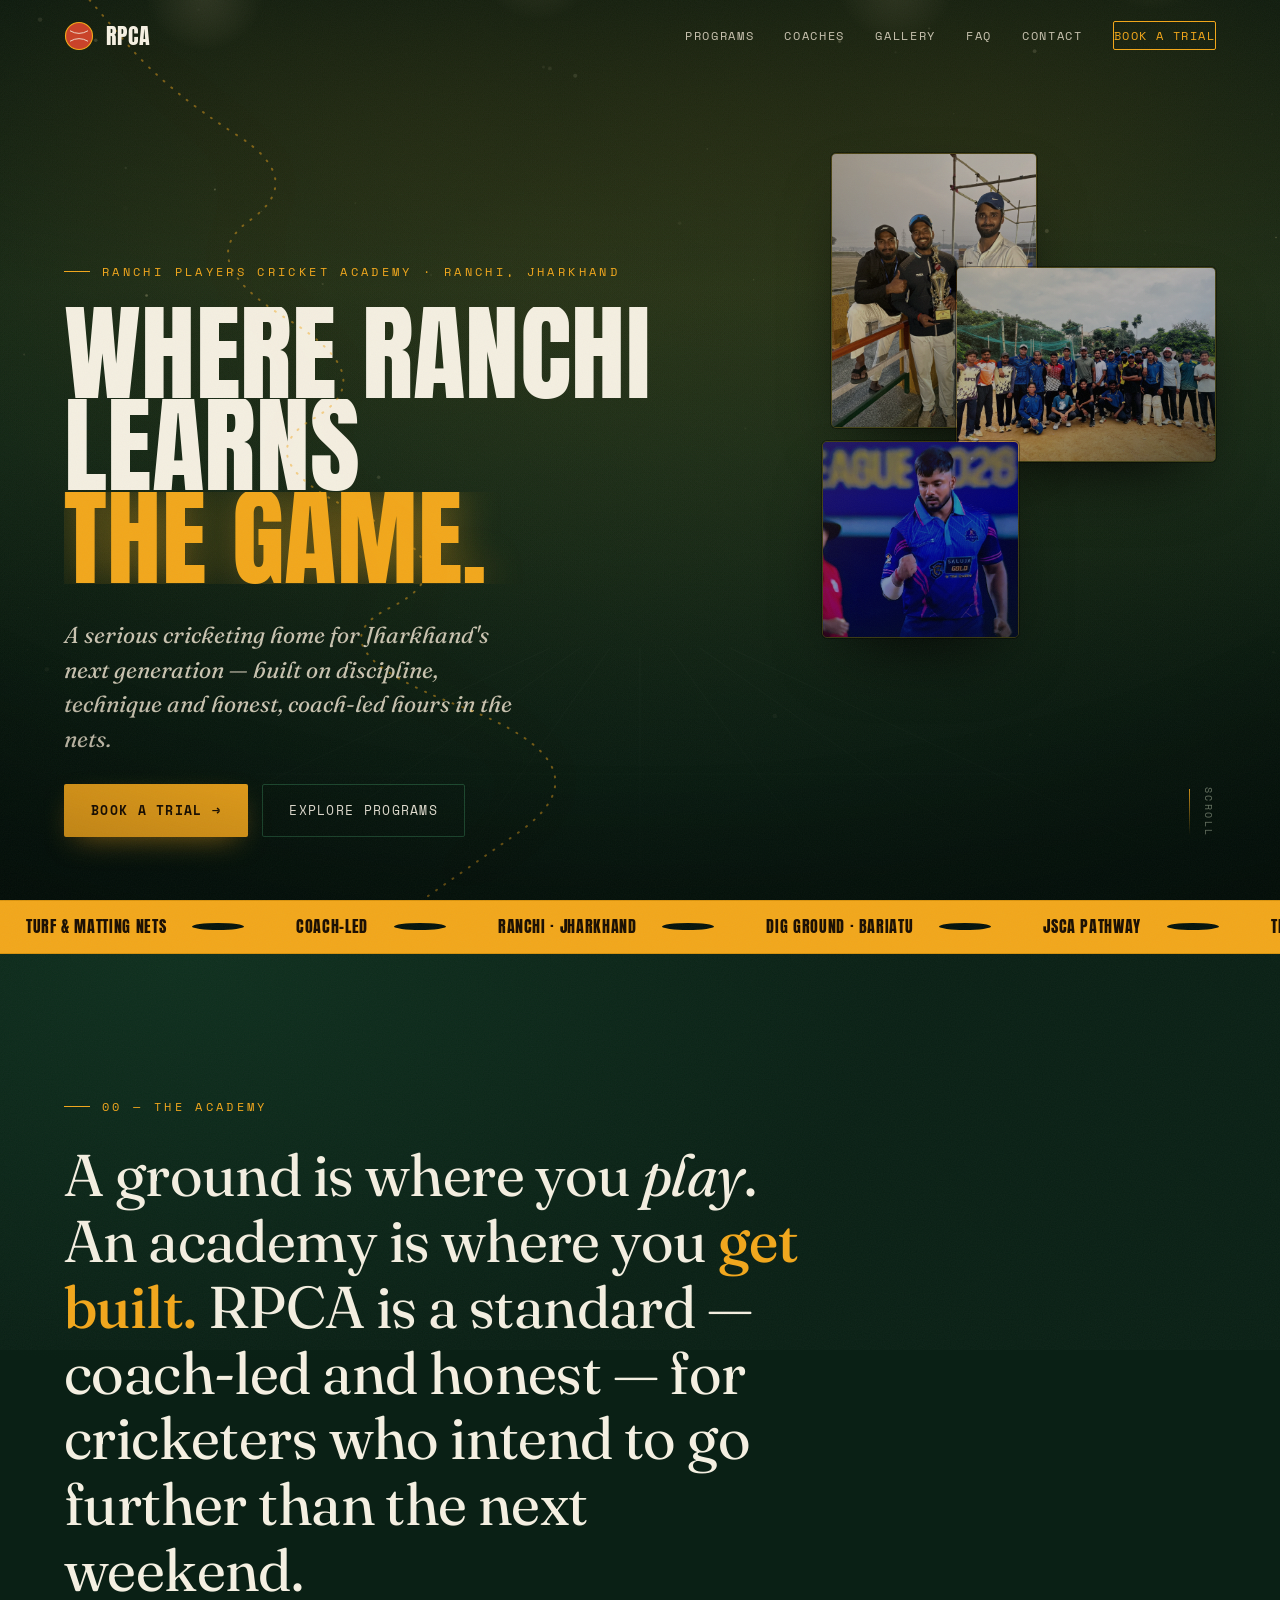
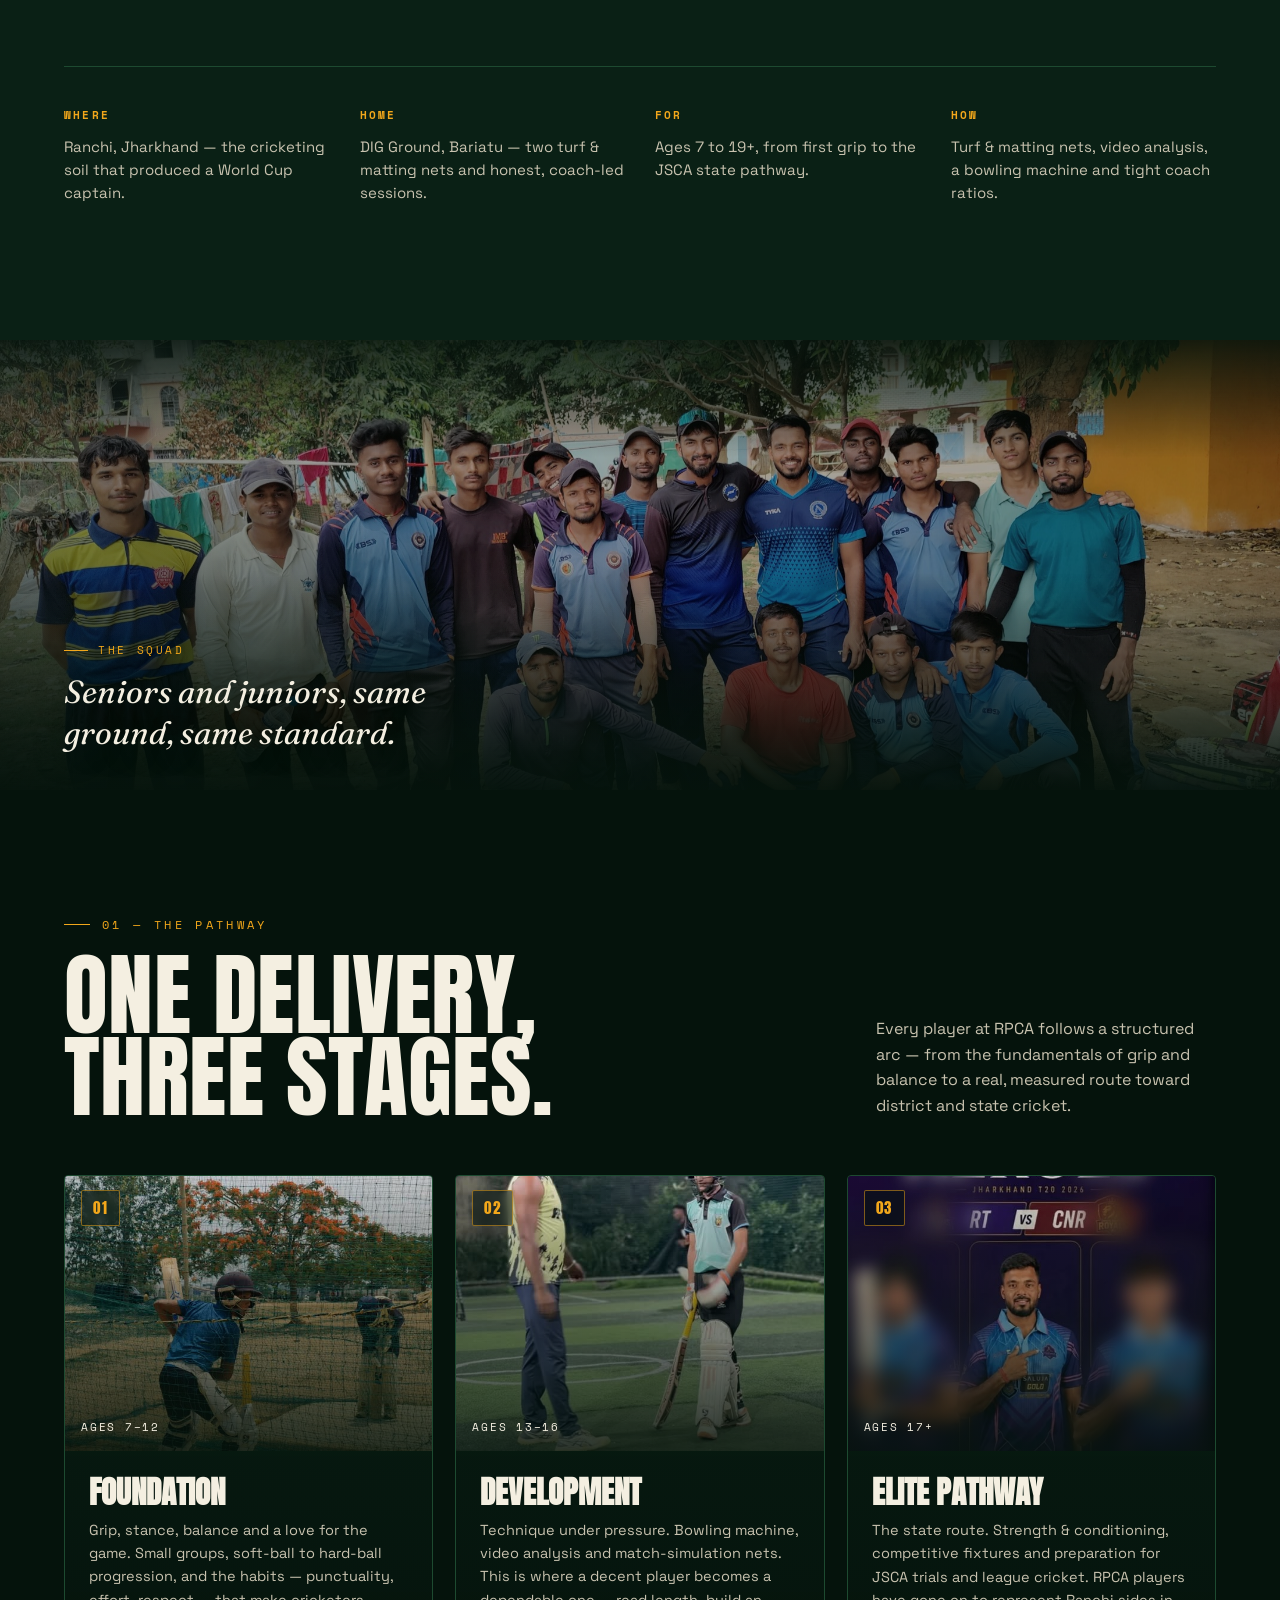
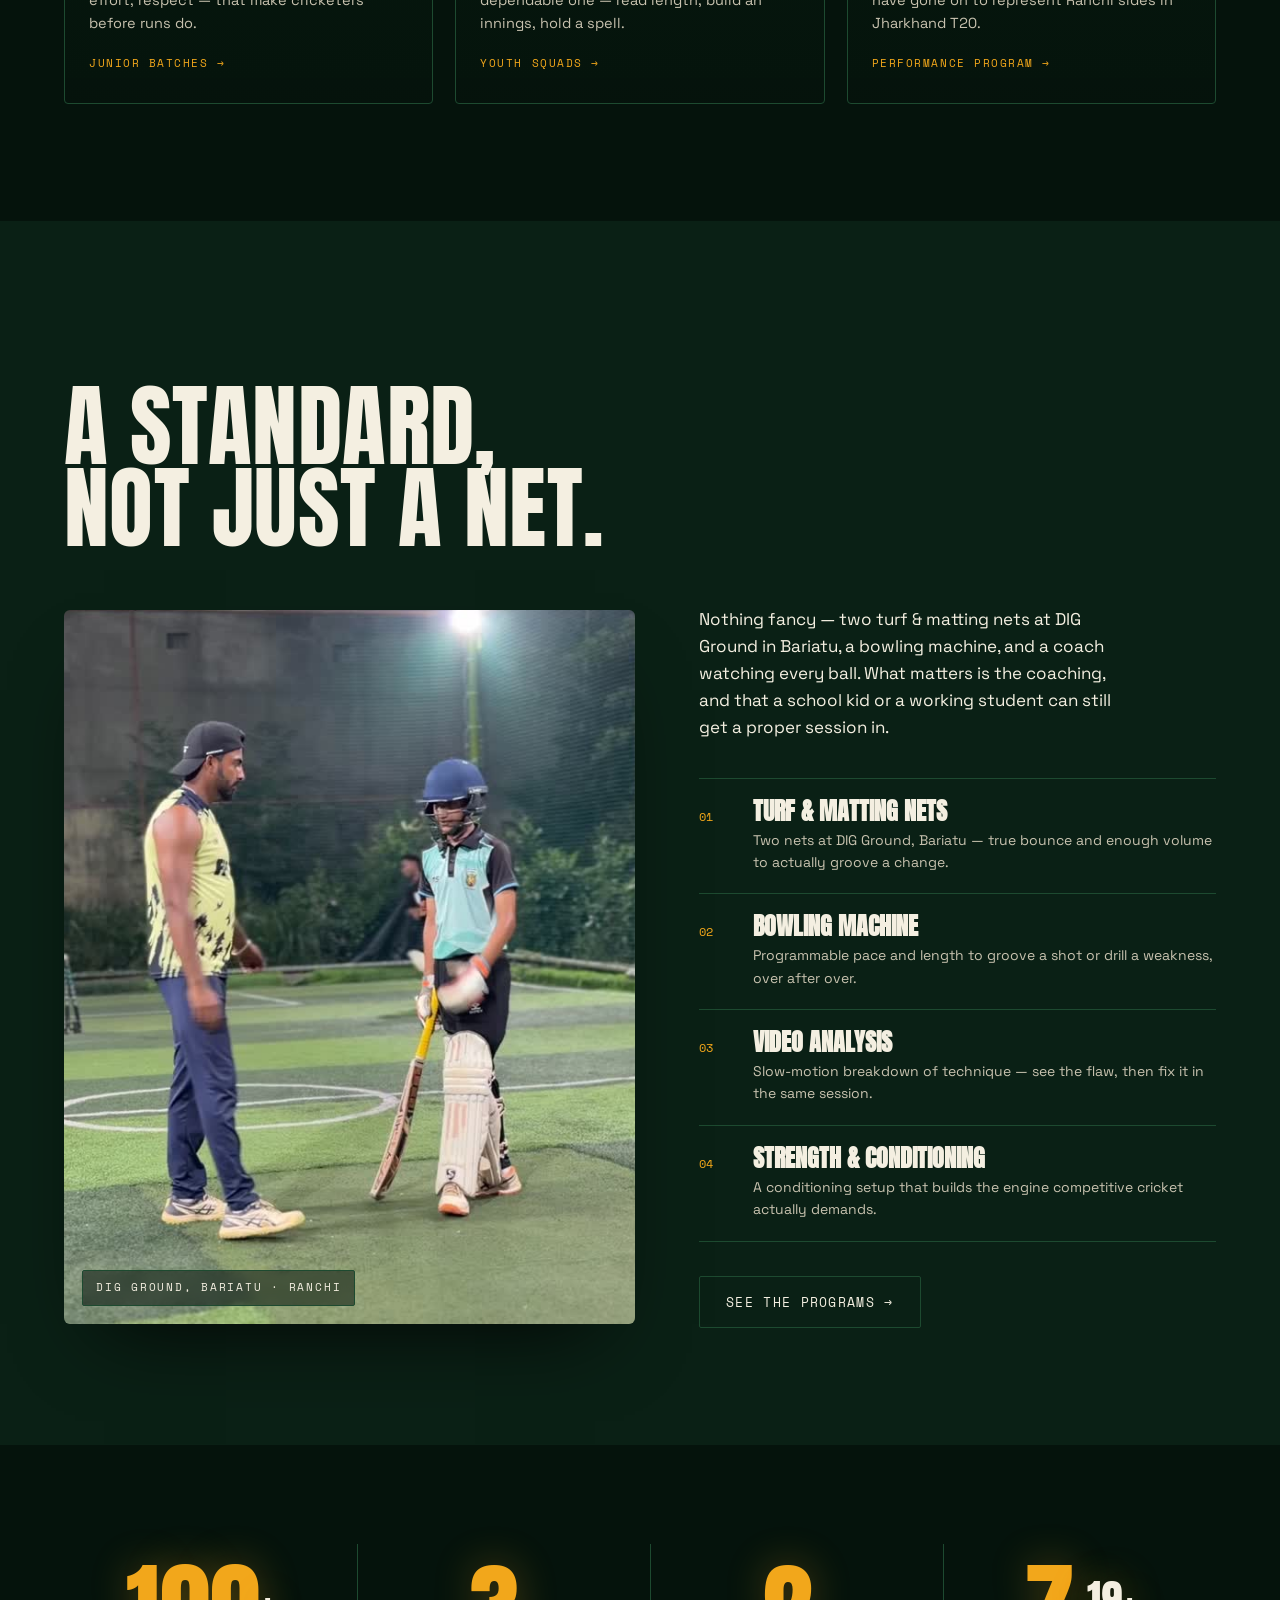
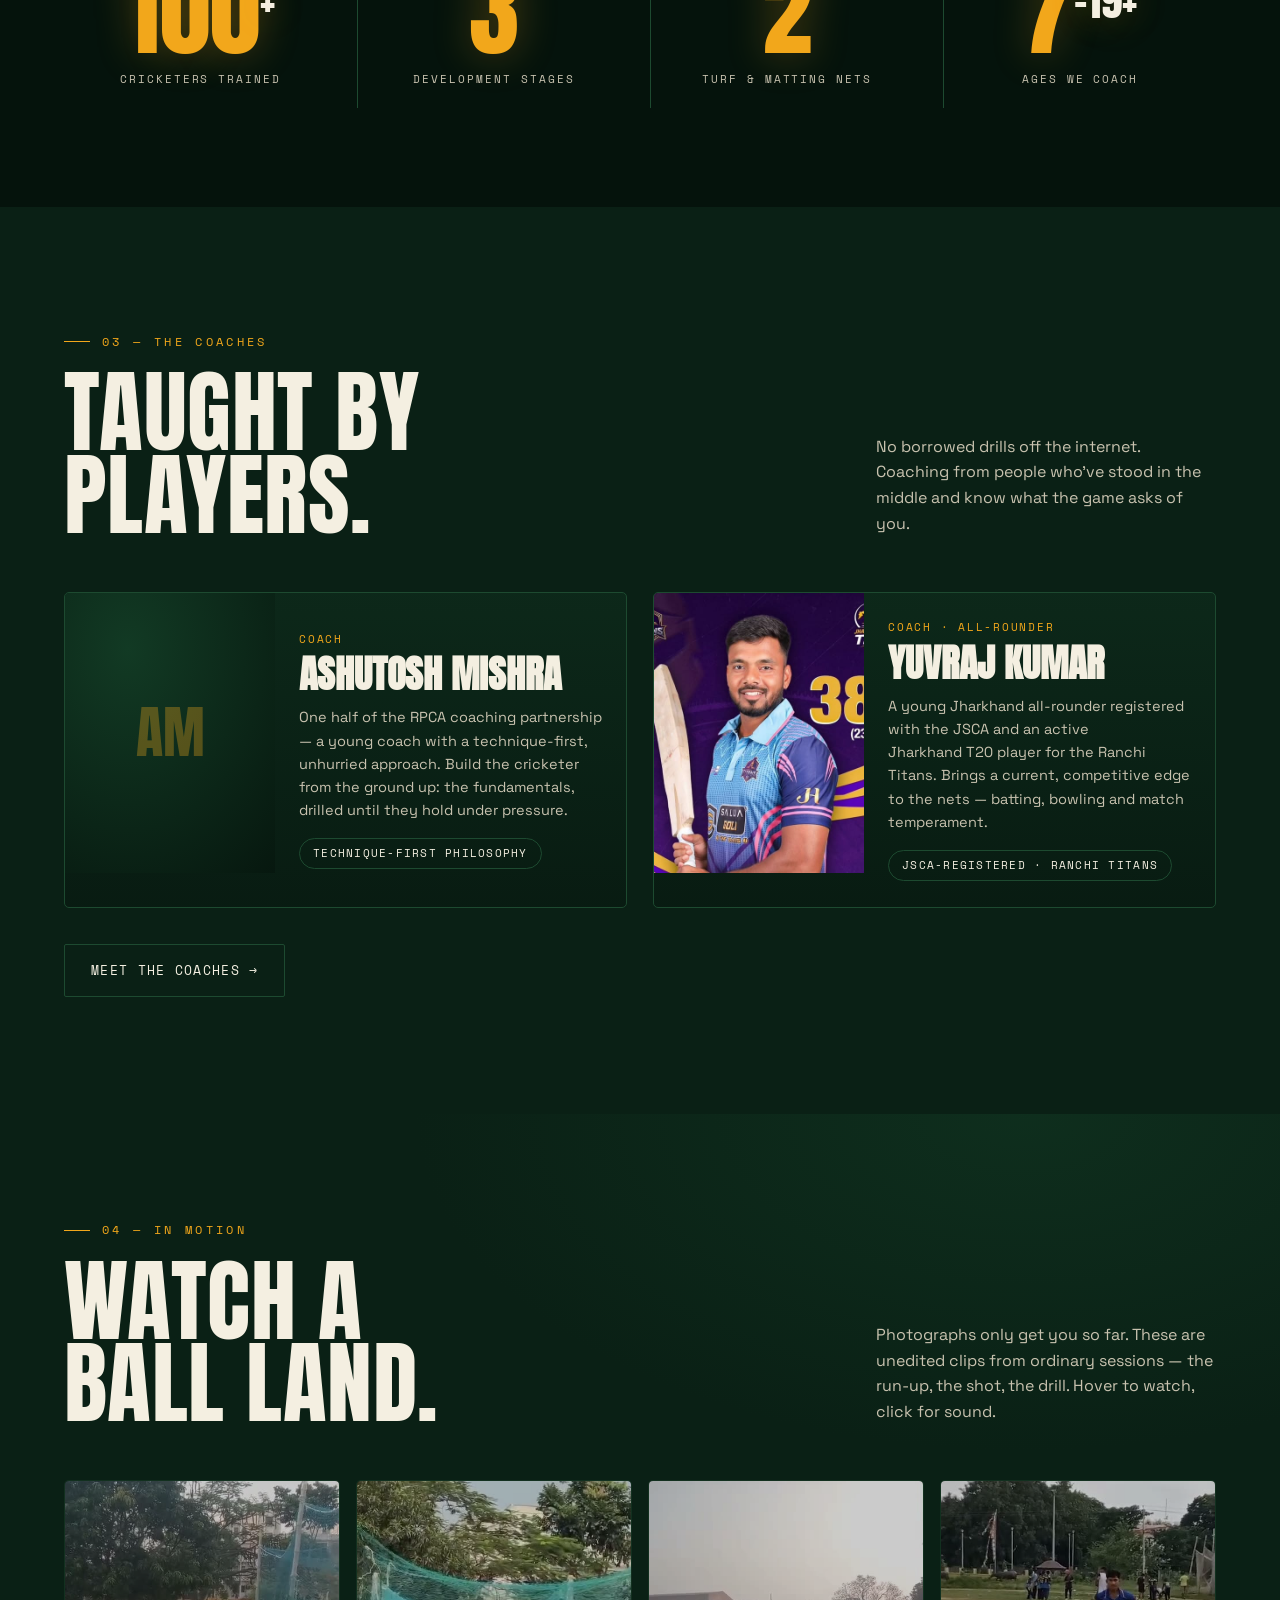
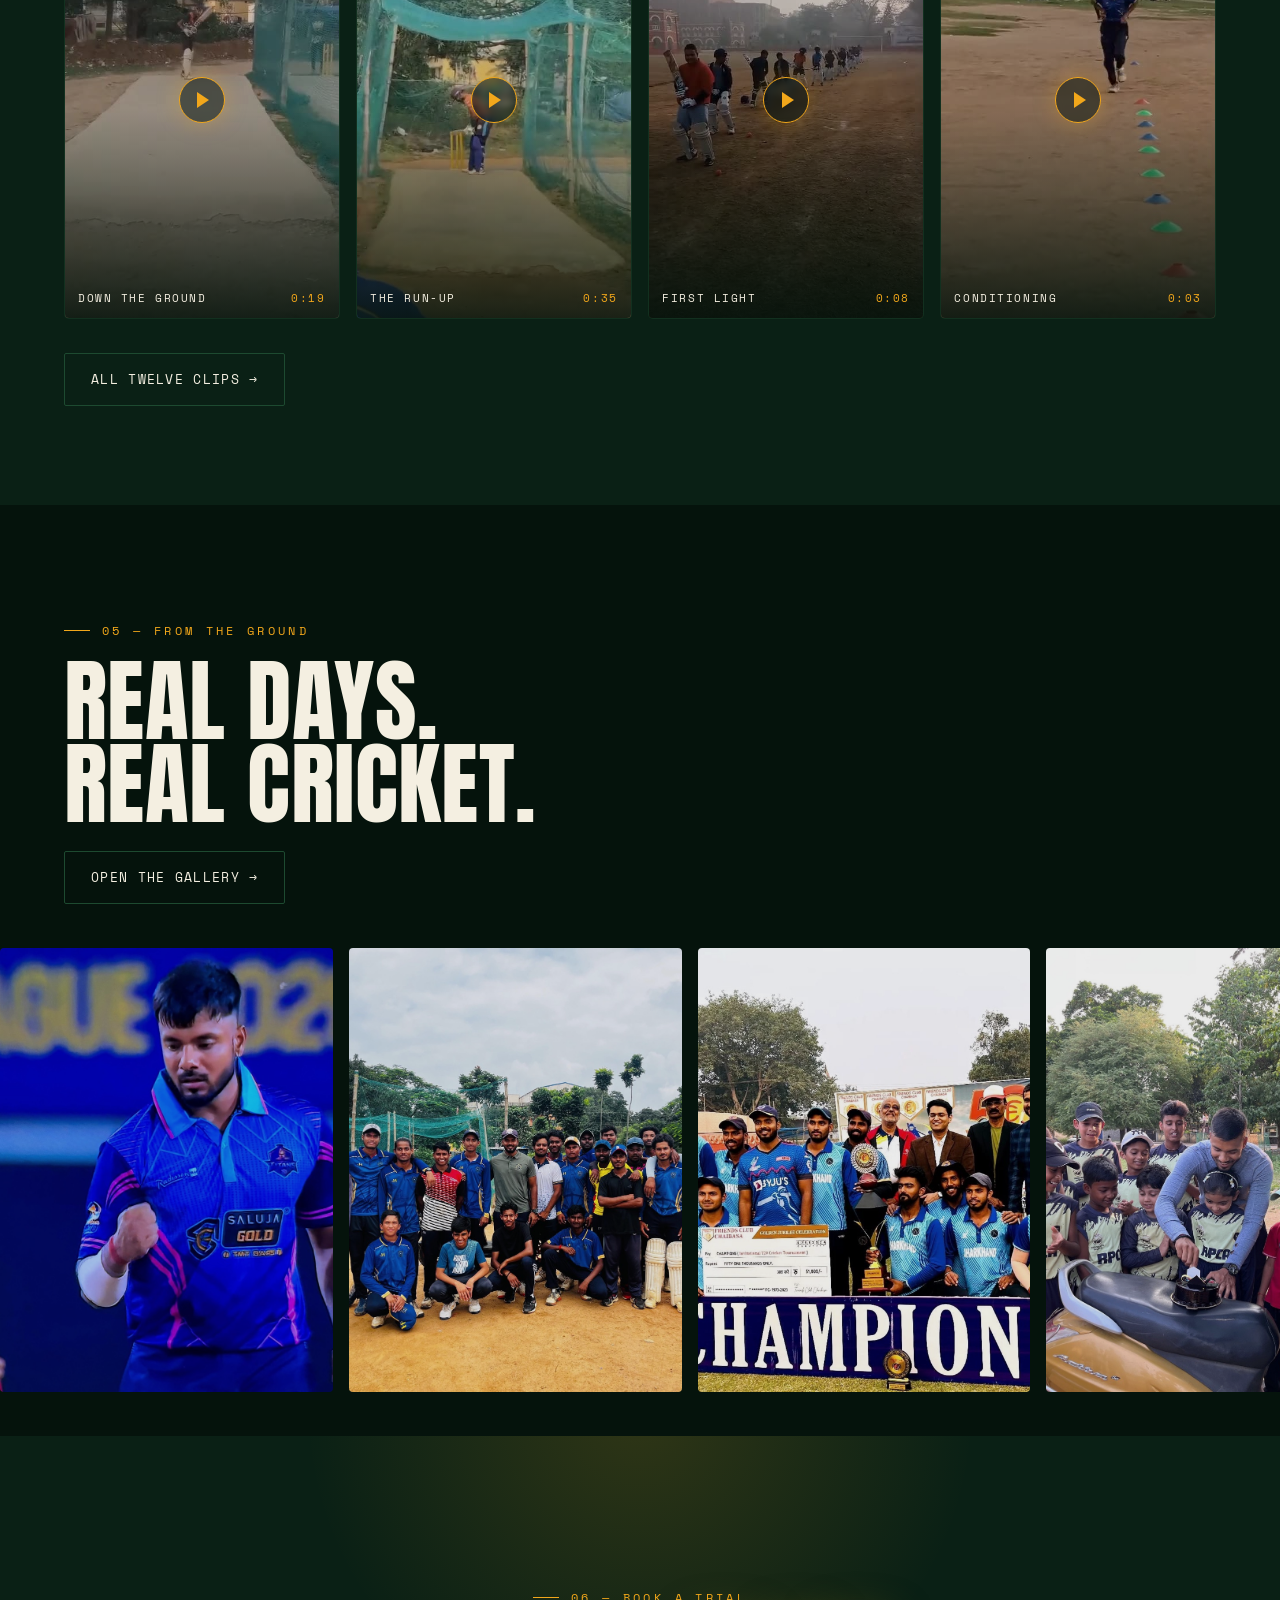
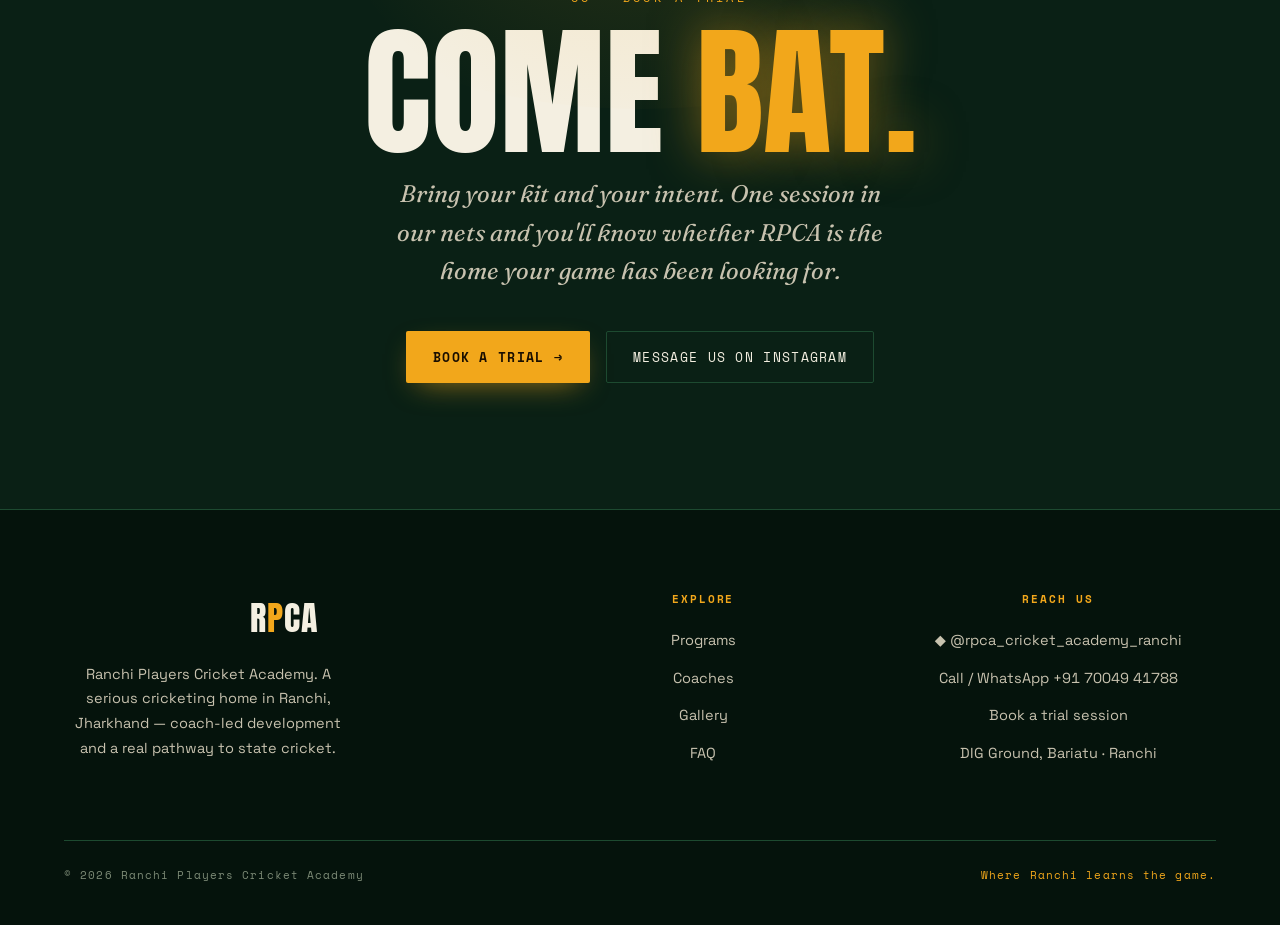
==== commit c2c582d2: "Add FAQ page with FAQPage schema; owner-verified phone in schema, contact, footers; FAQ in nav + sit" ====
--- a/index.html
+++ b/index.html
@@ -18,8 +18,9 @@
   "@context": "https://schema.org",
   "@type": "SportsActivityLocation",
   "@id": "https://www.ranchicricket.com/#academy",
-  "name": "Ranchi Players Cricket Academy",
-  "alternateName": "RPCA",
+  "name": "RPCA — Ranchi Players Cricket Academy",
+  "alternateName": ["RPCA", "Ranchi Players Cricket Academy"],
+  "telephone": "+91 70049 41788",
   "description": "Cricket academy in Ranchi, Jharkhand. Coach-led training in small batches at DIG Ground, Bariatu — two turf & matting nets and a pathway from first grip to JSCA and state cricket.",
   "url": "https://www.ranchicricket.com/",
   "image": "https://www.ranchicricket.com/uploads/senior-squad-pano-lg.jpg",
@@ -65,6 +66,7 @@
     <a href="programs.html">Programs</a>
     <a href="coaches.html">Coaches</a>
     <a href="gallery.html">Gallery</a>
+    <a href="faq.html">FAQ</a>
     <a href="contact.html">Contact</a>
     <a class="nav-cta" href="contact.html">Book a Trial</a>
   </nav>
@@ -310,12 +312,14 @@
             <li><a href="programs.html">Programs</a></li>
             <li><a href="coaches.html">Coaches</a></li>
             <li><a href="gallery.html">Gallery</a></li>
+            <li><a href="faq.html">FAQ</a></li>
           </ul>
         </div>
         <div class="foot-col">
           <h5>Reach Us</h5>
           <ul>
             <li><a href="https://www.instagram.com/rpca_cricket_academy_ranchi/" target="_blank" rel="noopener">◆ @rpca_cricket_academy_ranchi</a></li>
+            <li><a href="tel:+917004941788">Call / WhatsApp +91 70049 41788</a></li>
             <li><a href="contact.html">Book a trial session</a></li>
             <li><a href="contact.html">DIG Ground, Bariatu · Ranchi</a></li>
           </ul>
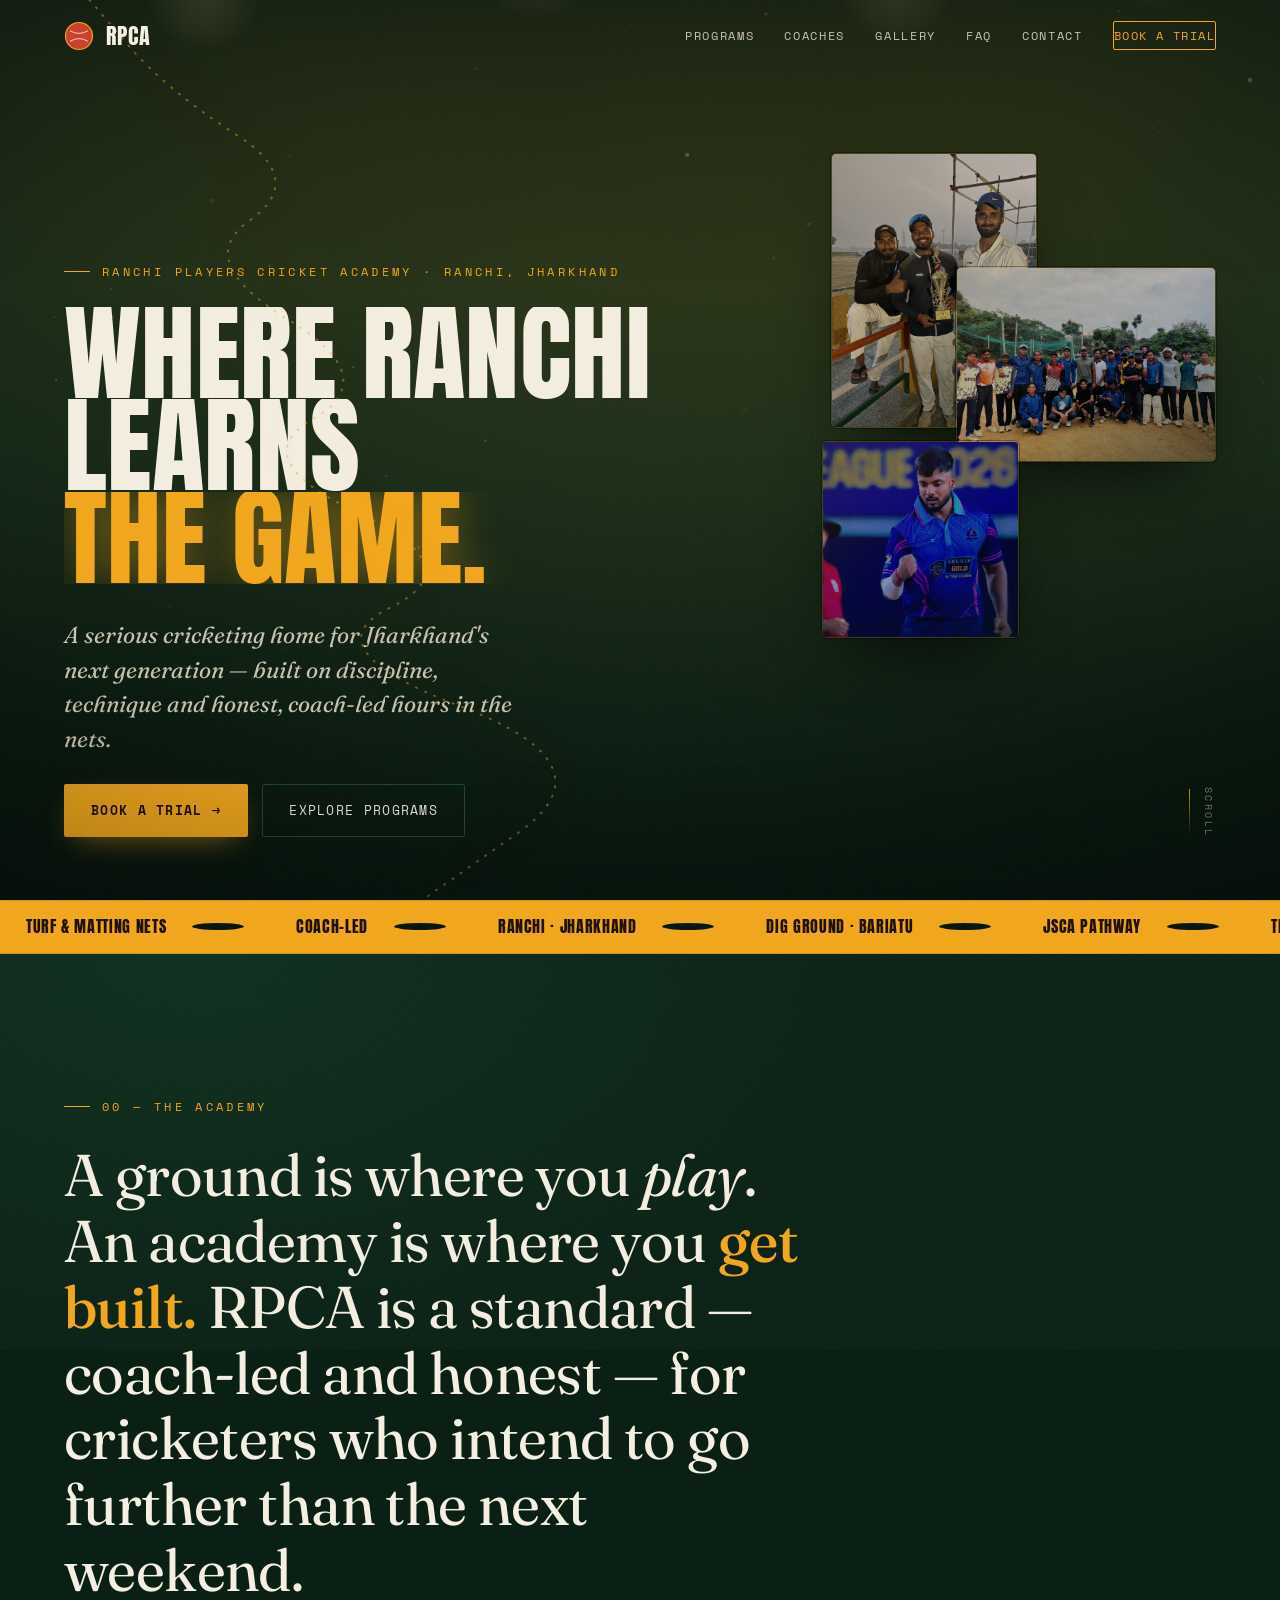
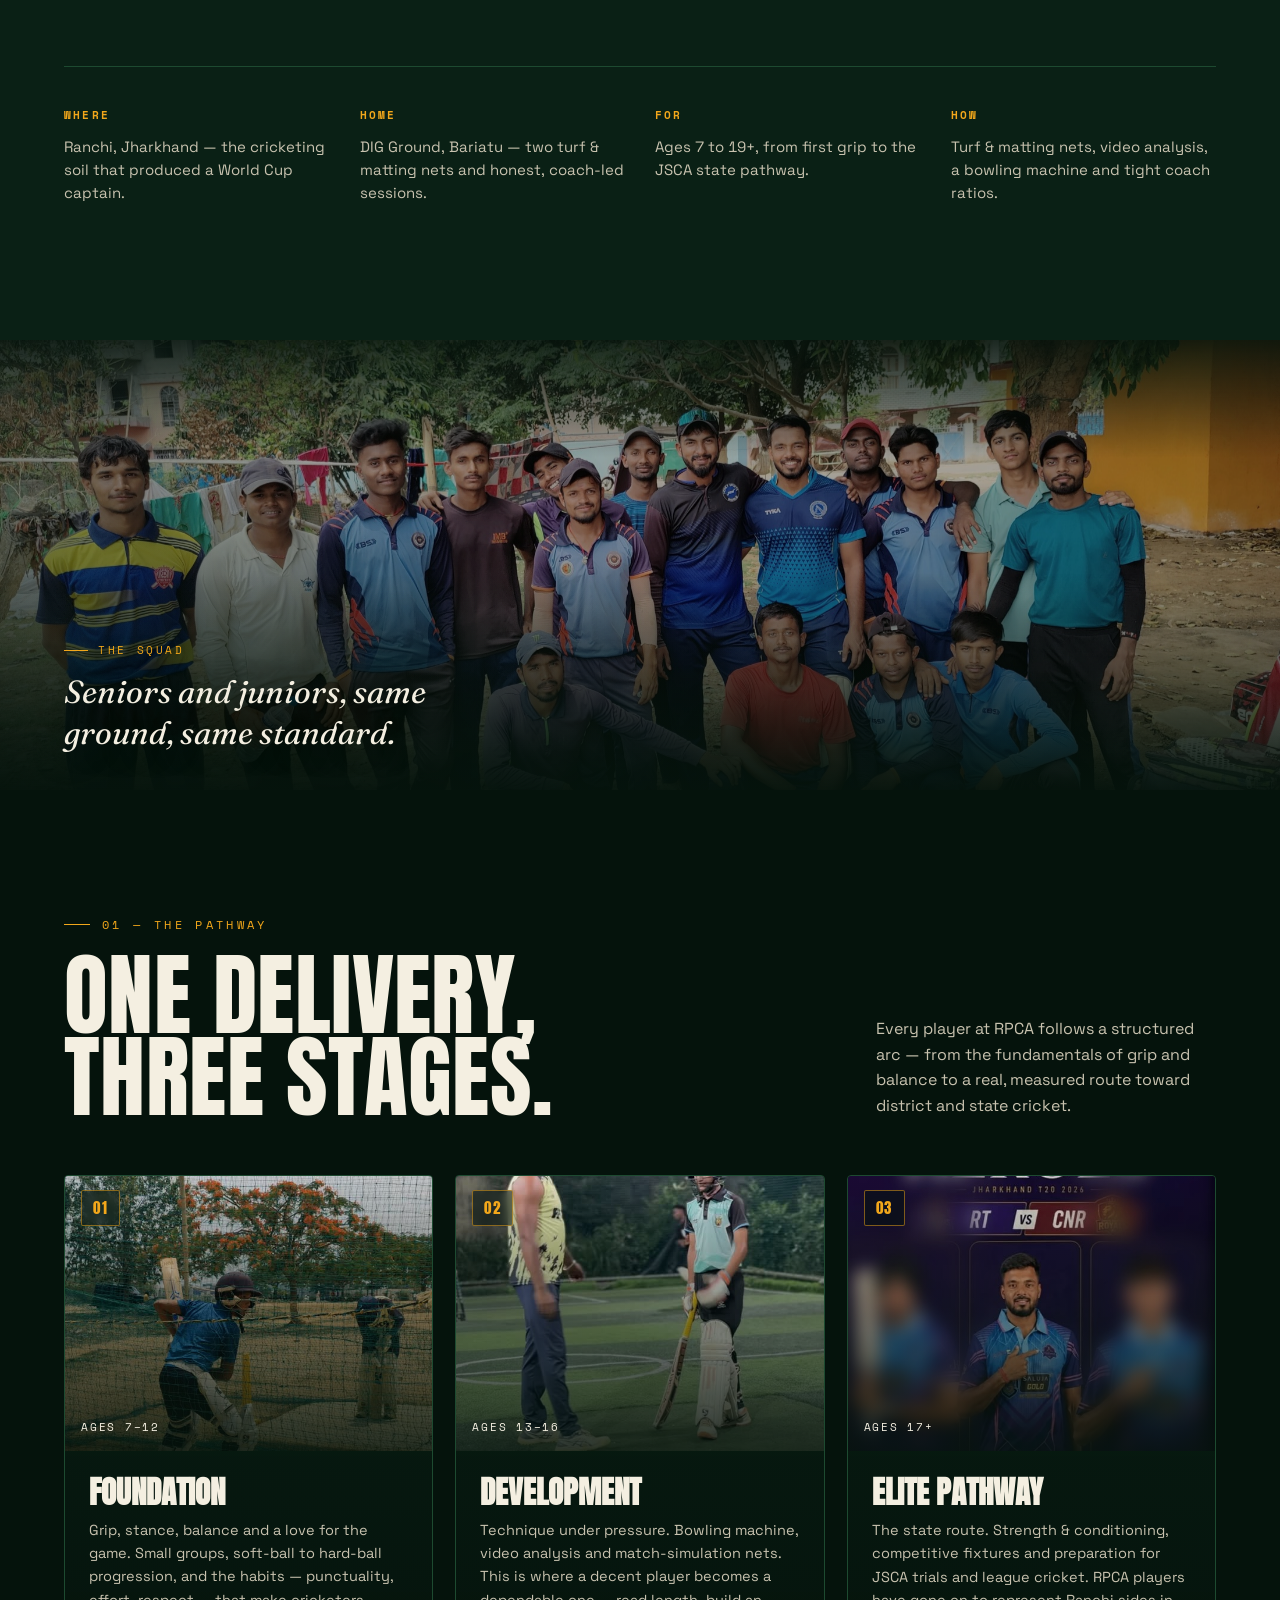
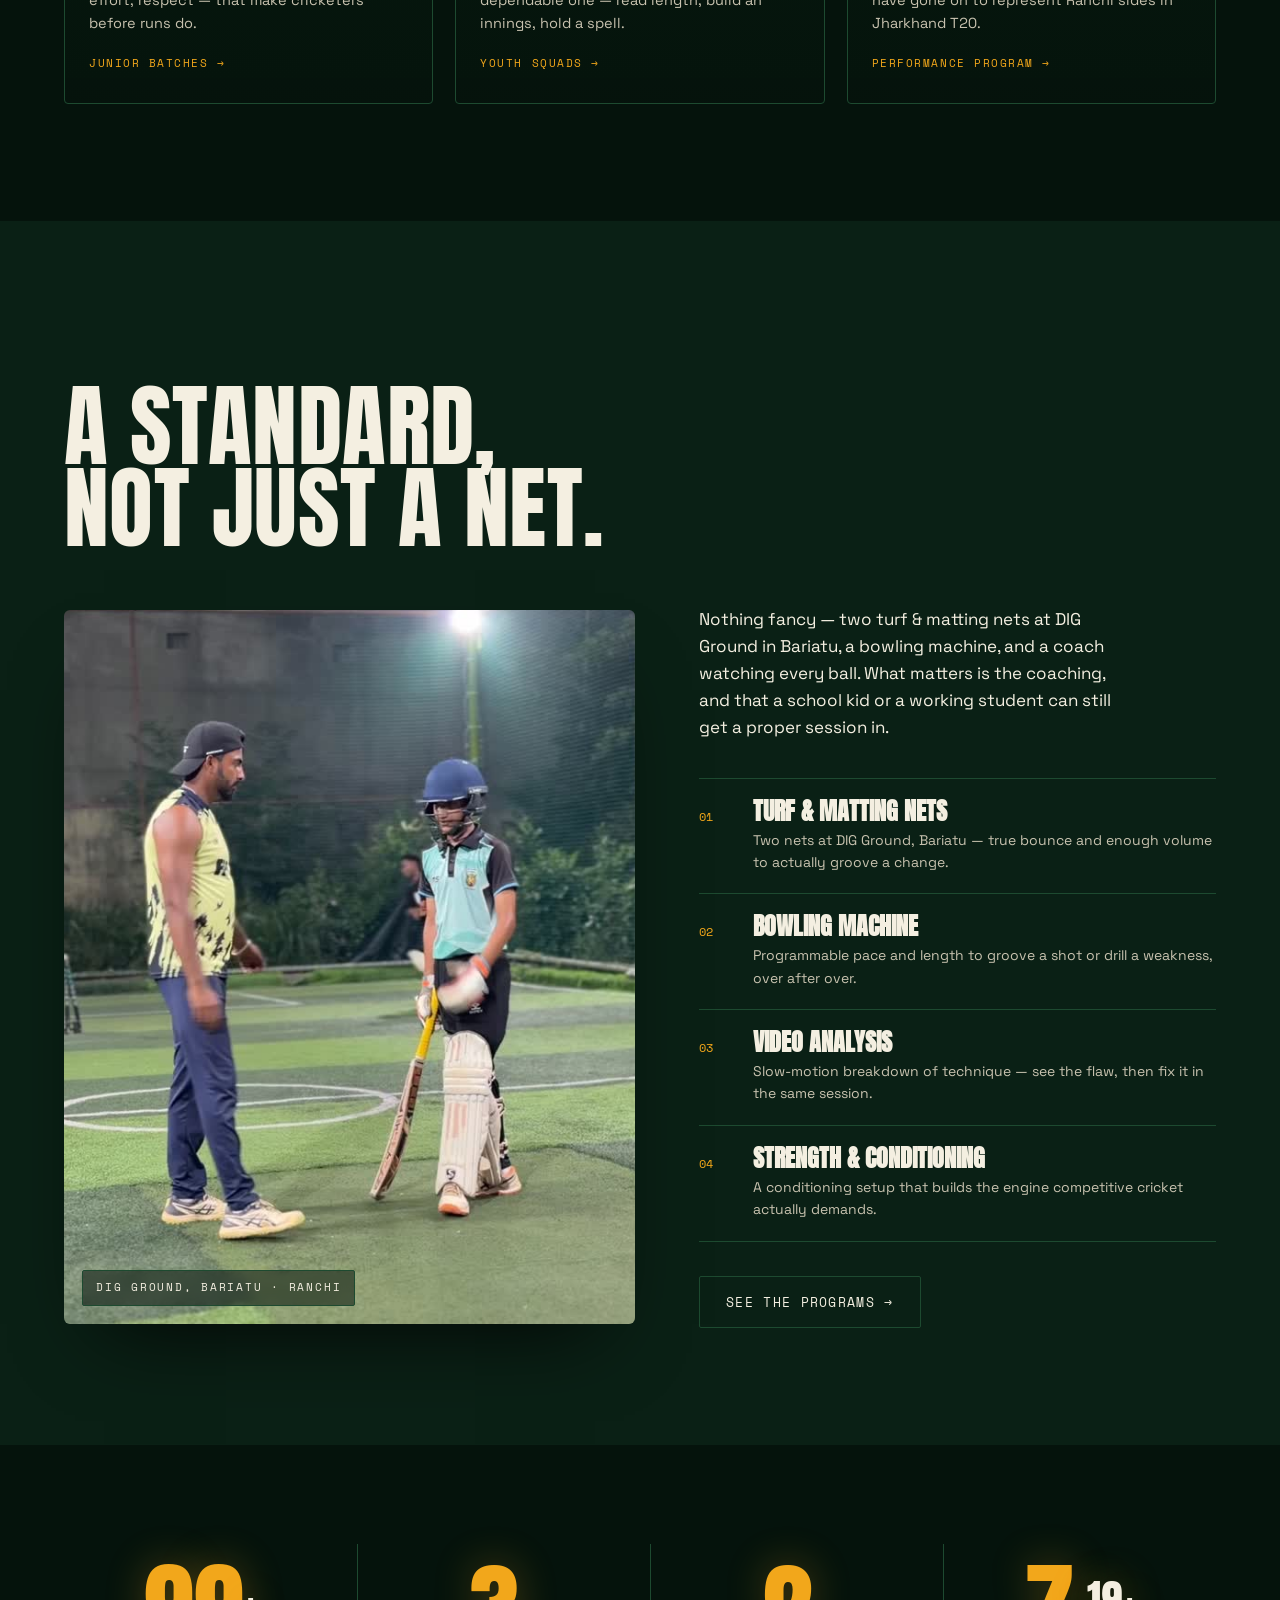
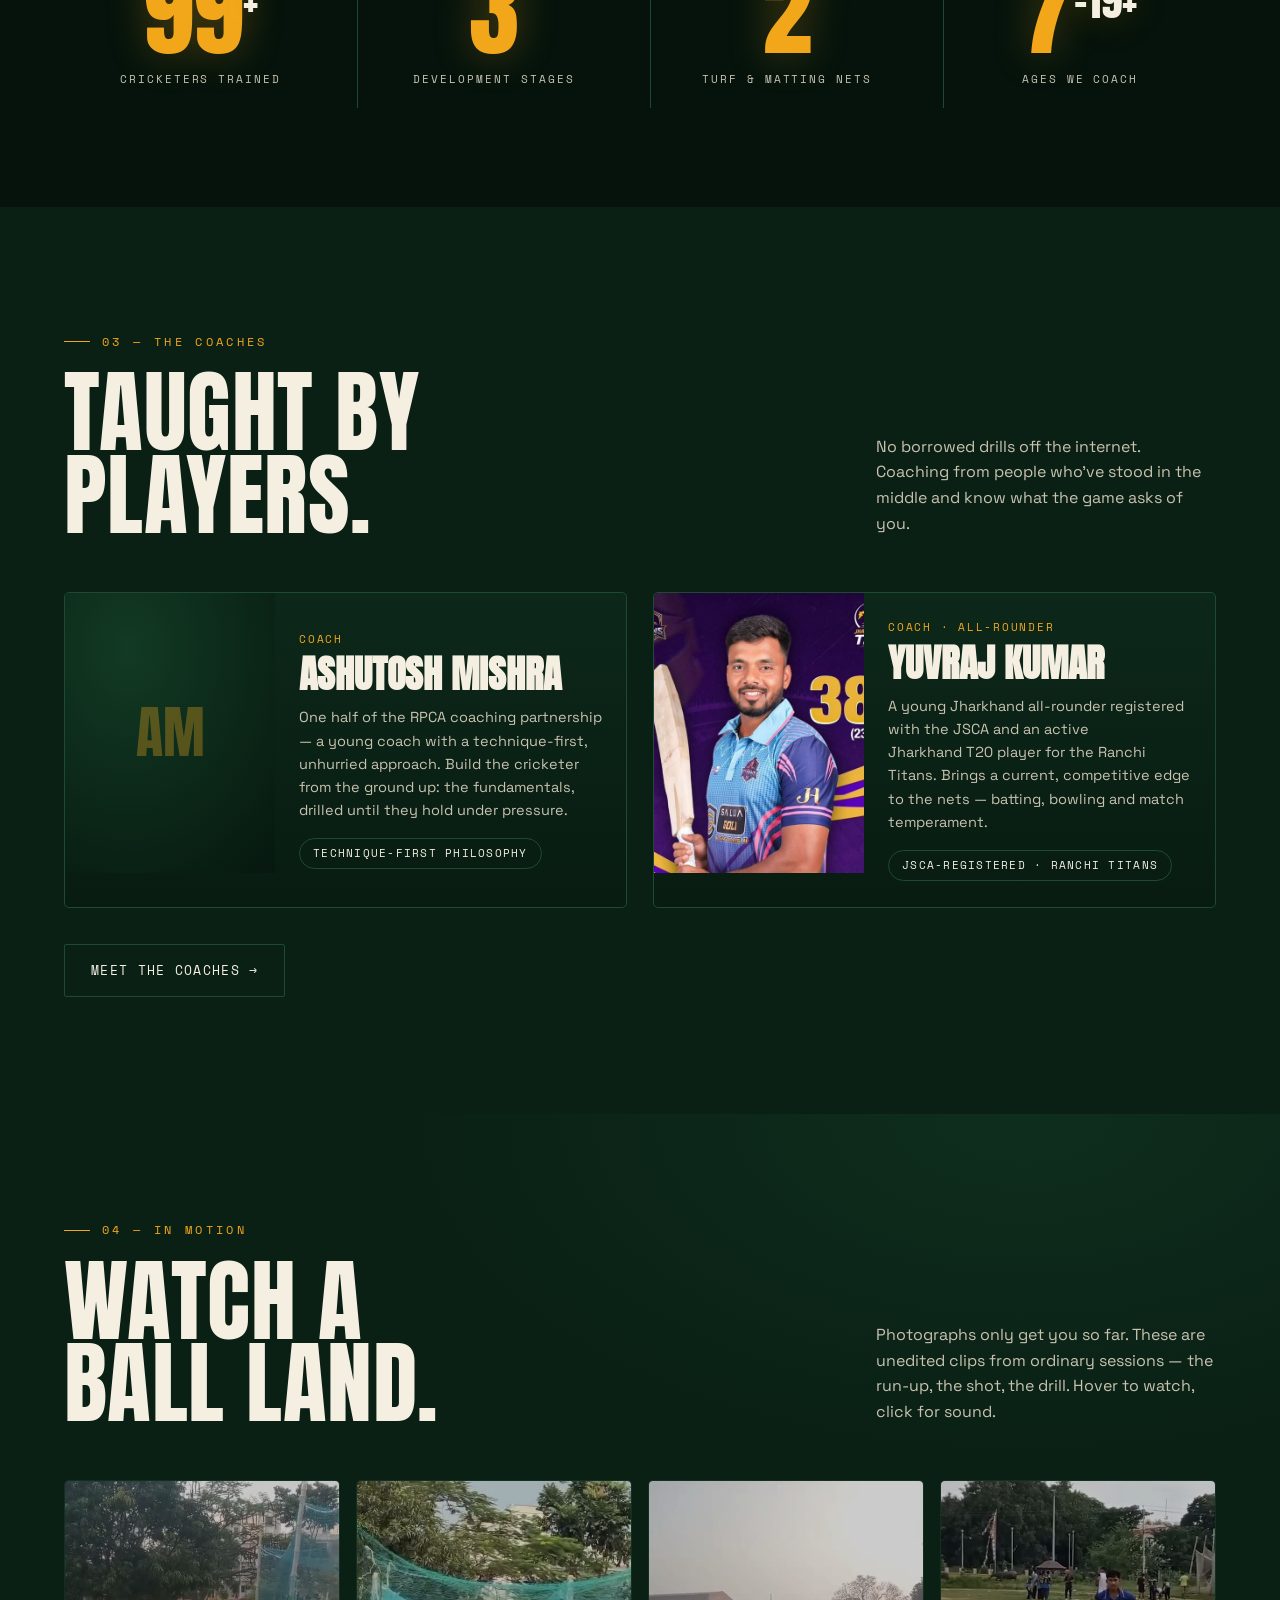
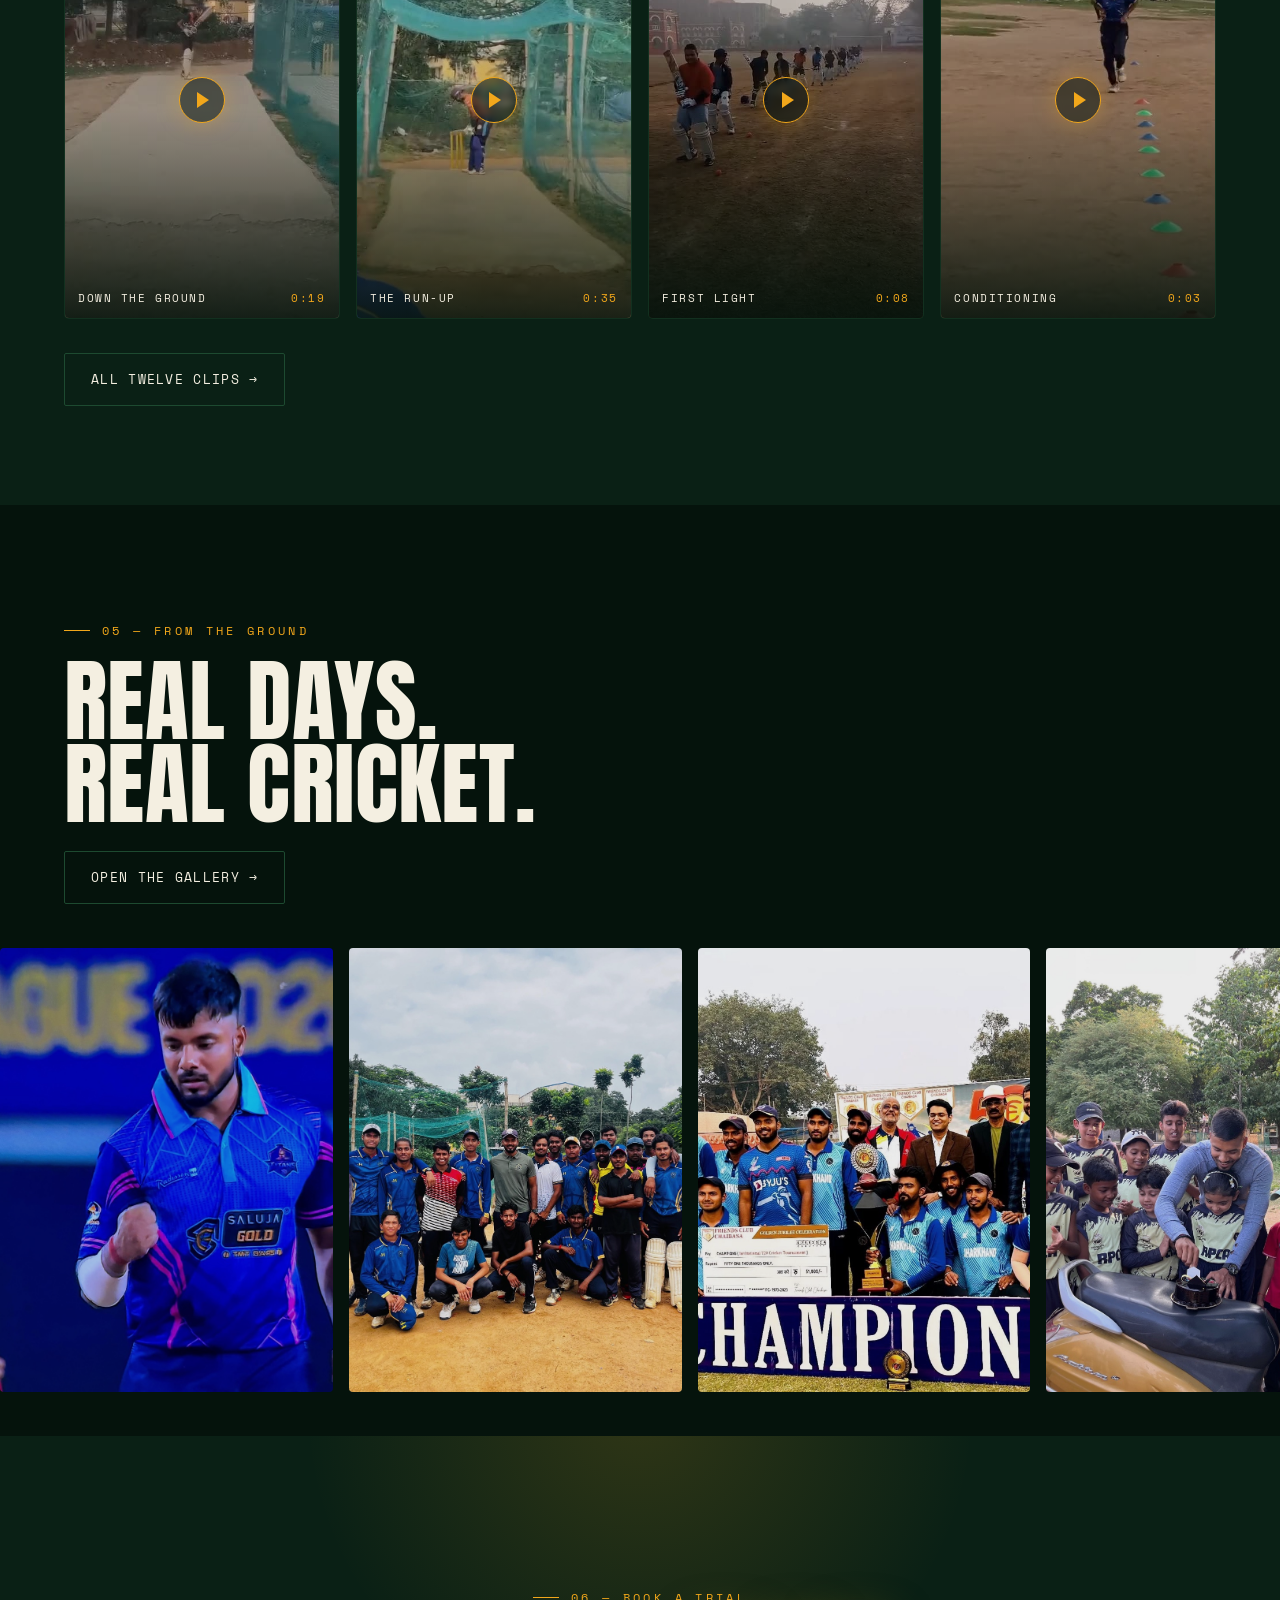
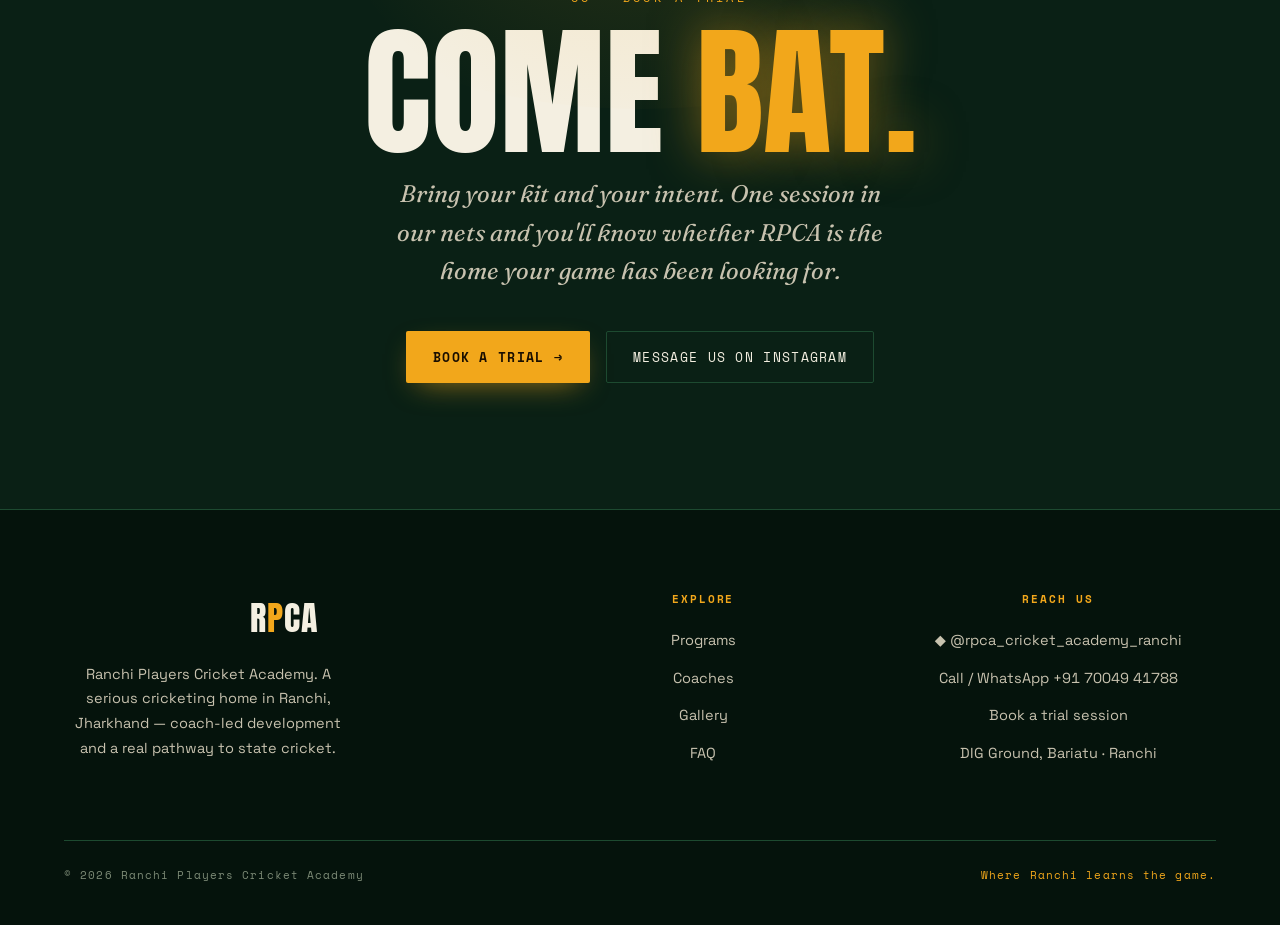
==== commit 4d0c1fff: "Sync schema name to exact GBP name, add postal code; add IndexNow key Co-Authored-By: Claude Fable 5" ====
--- a/index.html
+++ b/index.html
@@ -18,8 +18,8 @@
   "@context": "https://schema.org",
   "@type": "SportsActivityLocation",
   "@id": "https://www.ranchicricket.com/#academy",
-  "name": "RPCA — Ranchi Players Cricket Academy",
-  "alternateName": ["RPCA", "Ranchi Players Cricket Academy"],
+  "name": "Ranchi Players Cricket Academy (RPCA)",
+  "alternateName": ["RPCA", "Ranchi Players Cricket Academy", "RPCA — Ranchi Players Cricket Academy"],
   "telephone": "+91 70049 41788",
   "description": "Cricket academy in Ranchi, Jharkhand. Coach-led training in small batches at DIG Ground, Bariatu — two turf & matting nets and a pathway from first grip to JSCA and state cricket.",
   "url": "https://www.ranchicricket.com/",
@@ -29,6 +29,7 @@
     "streetAddress": "DIG Ground, Bariatu",
     "addressLocality": "Ranchi",
     "addressRegion": "Jharkhand",
+    "postalCode": "834001",
     "addressCountry": "IN"
   },
   "sameAs": ["https://www.instagram.com/rpca_cricket_academy_ranchi/"]
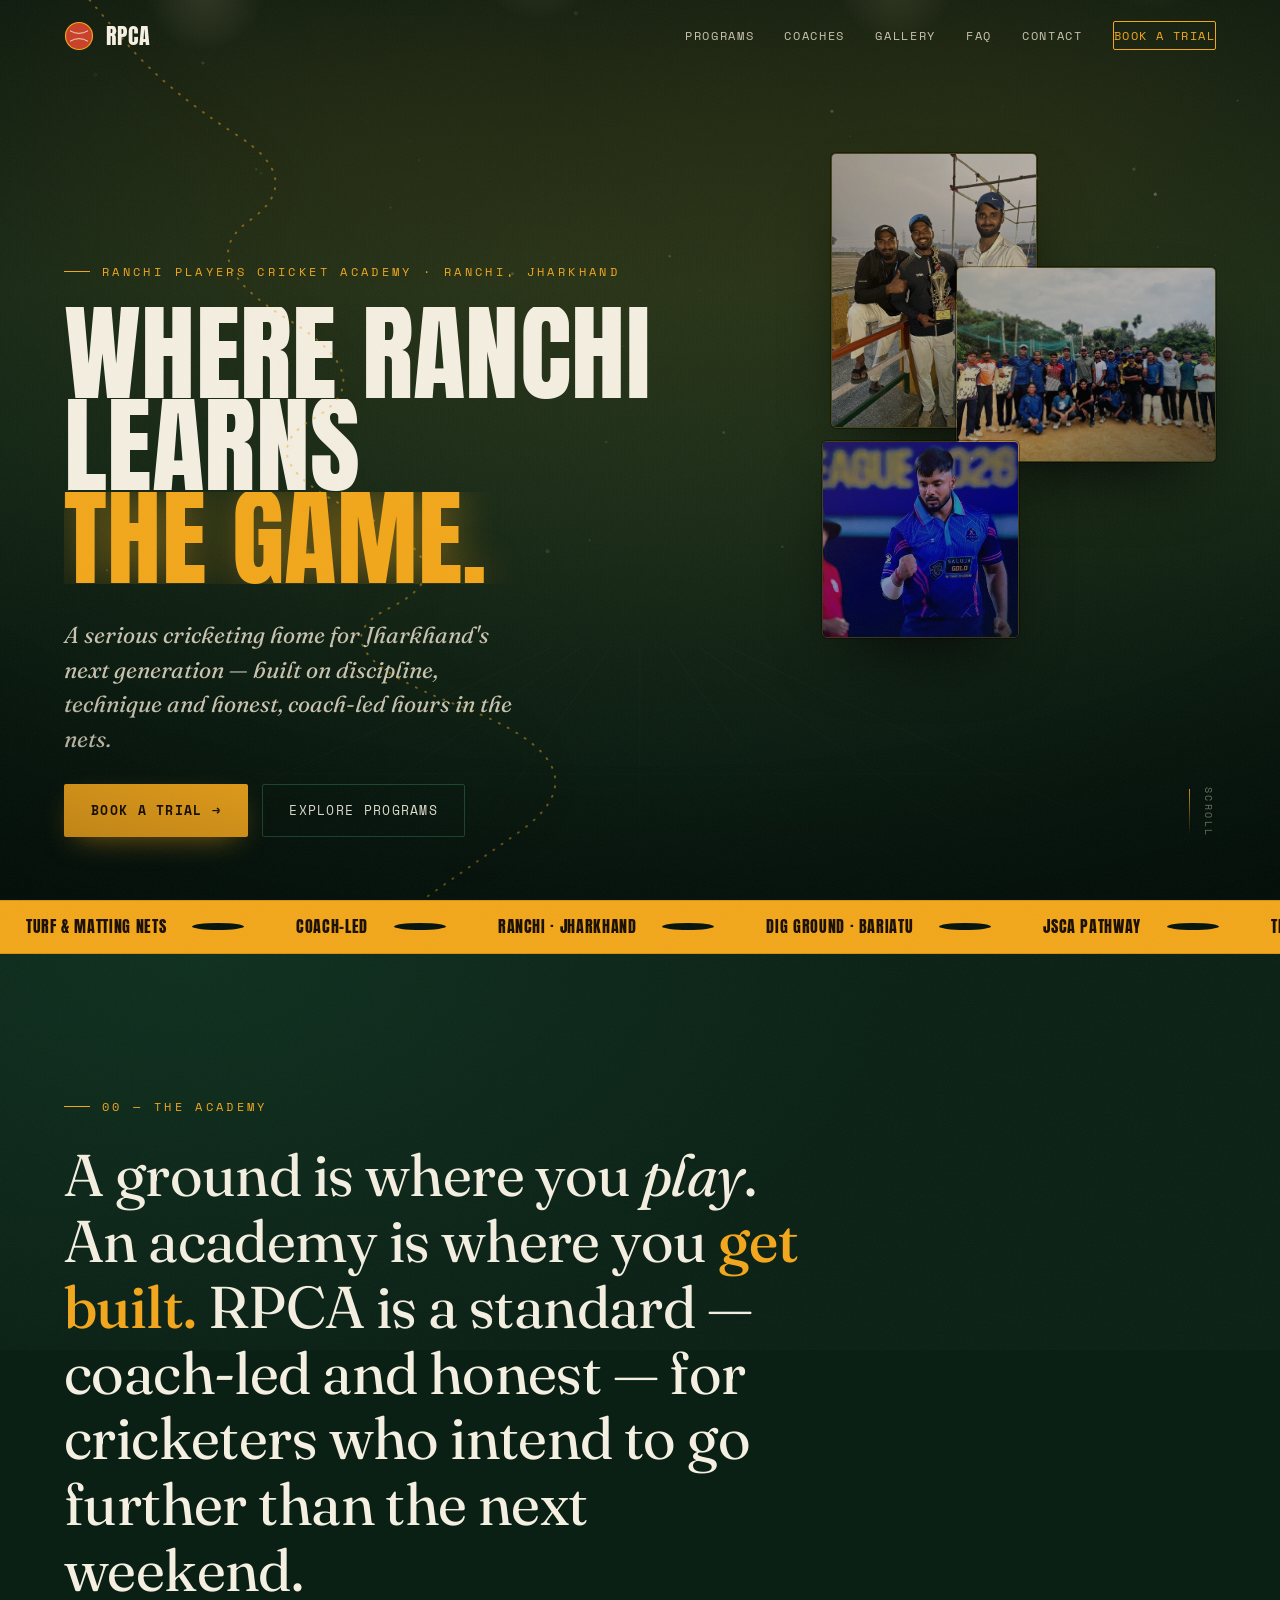
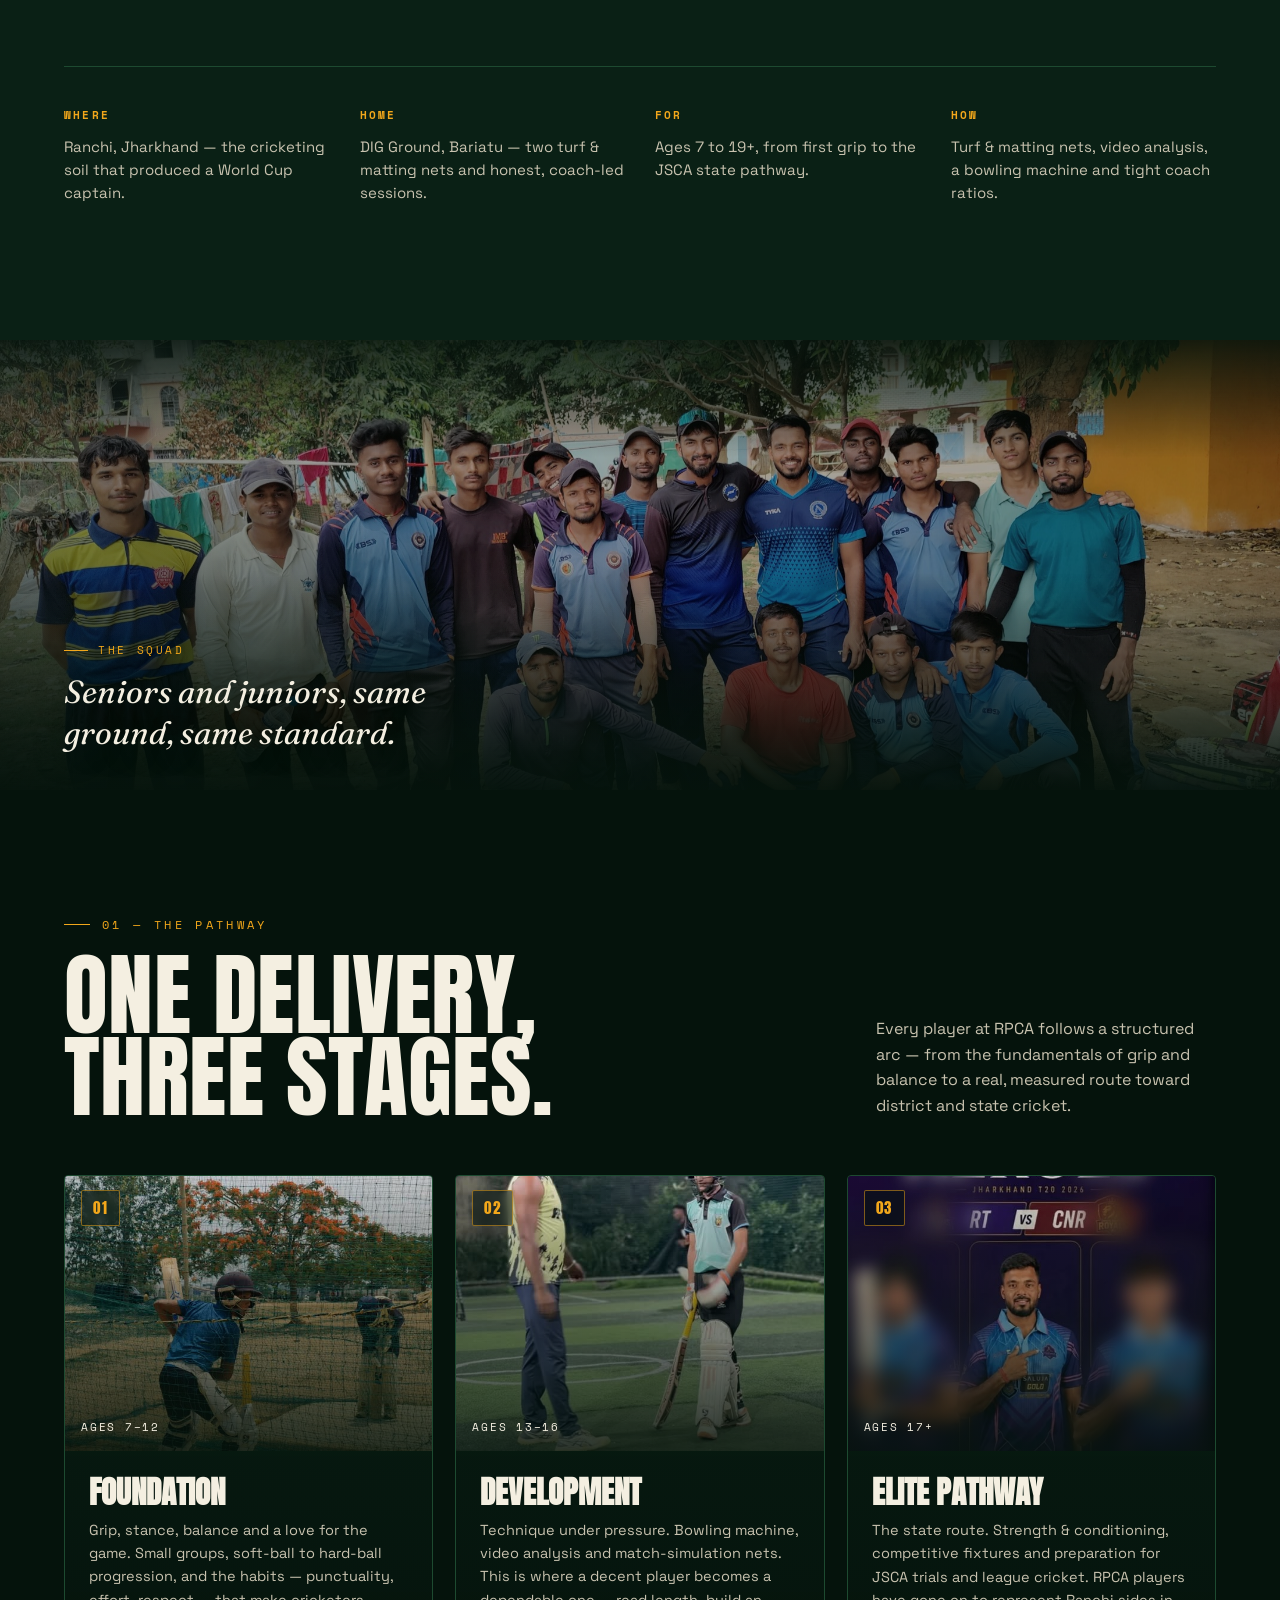
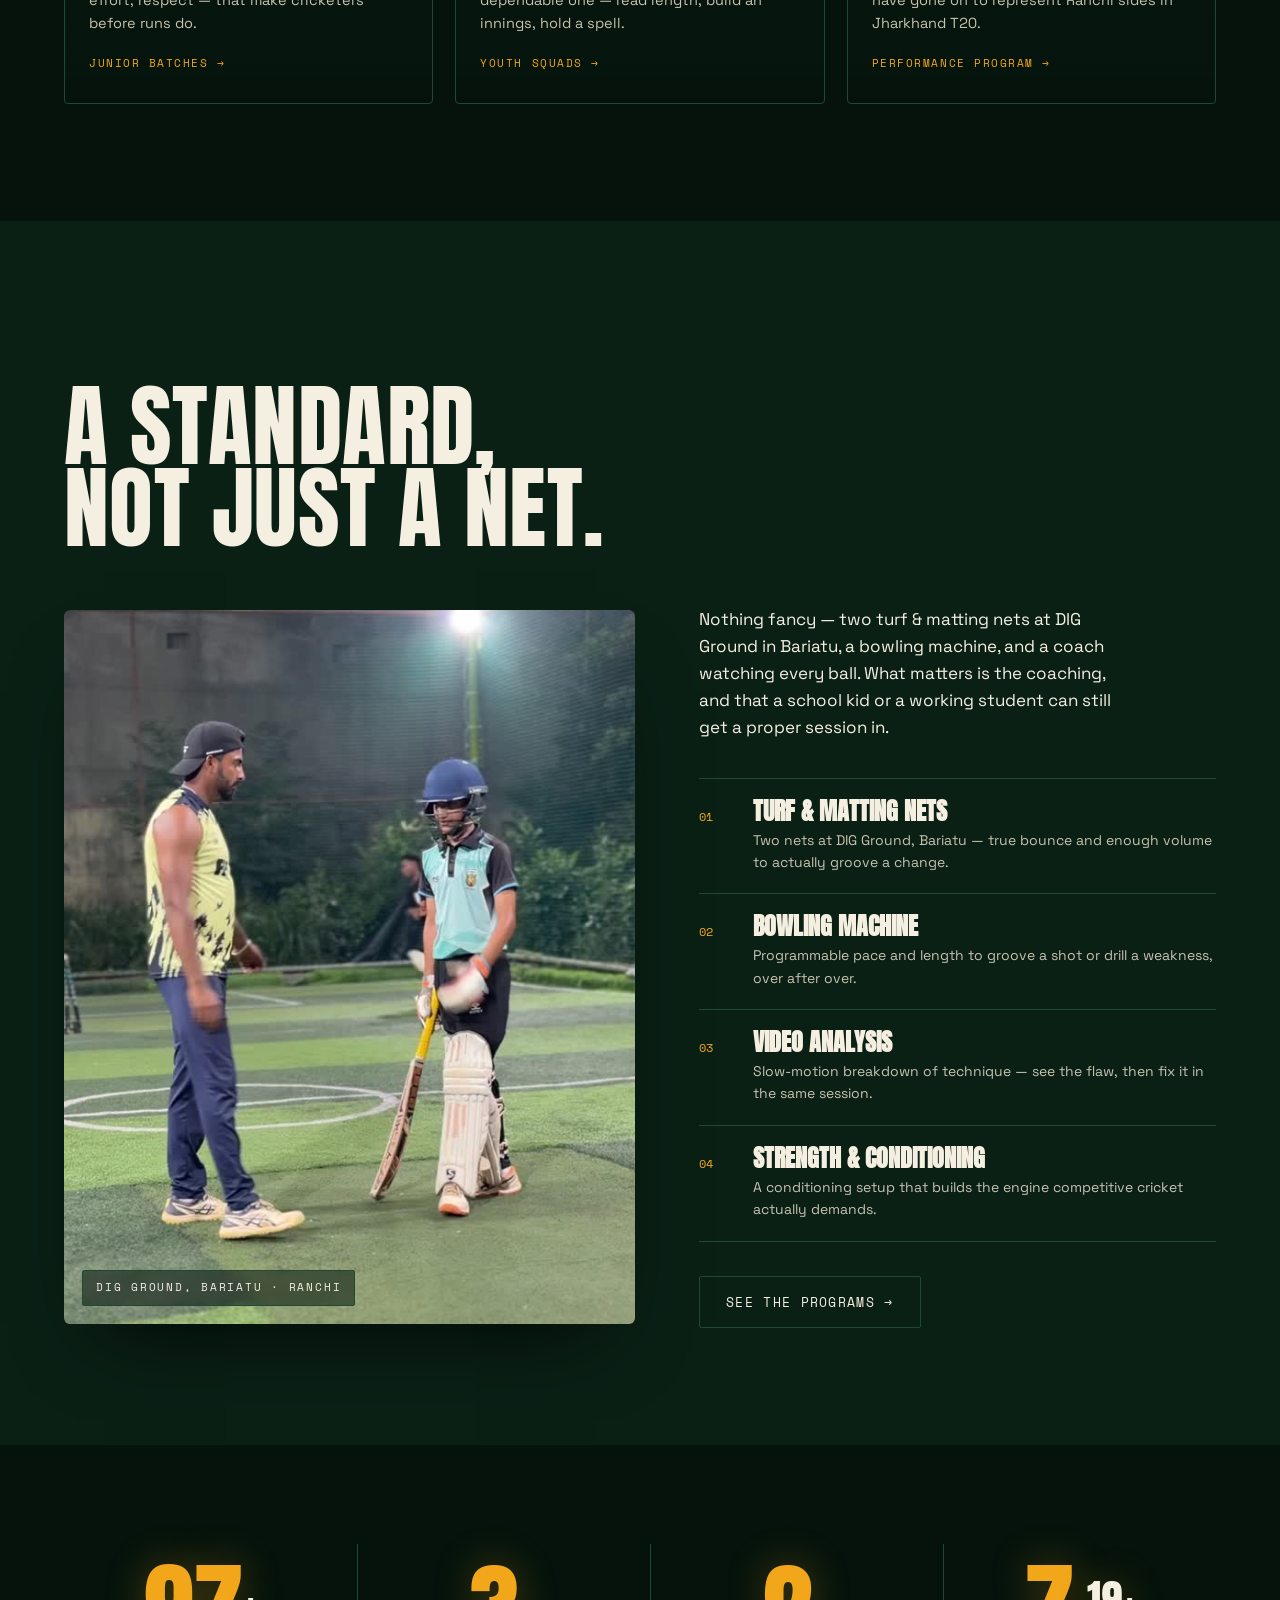
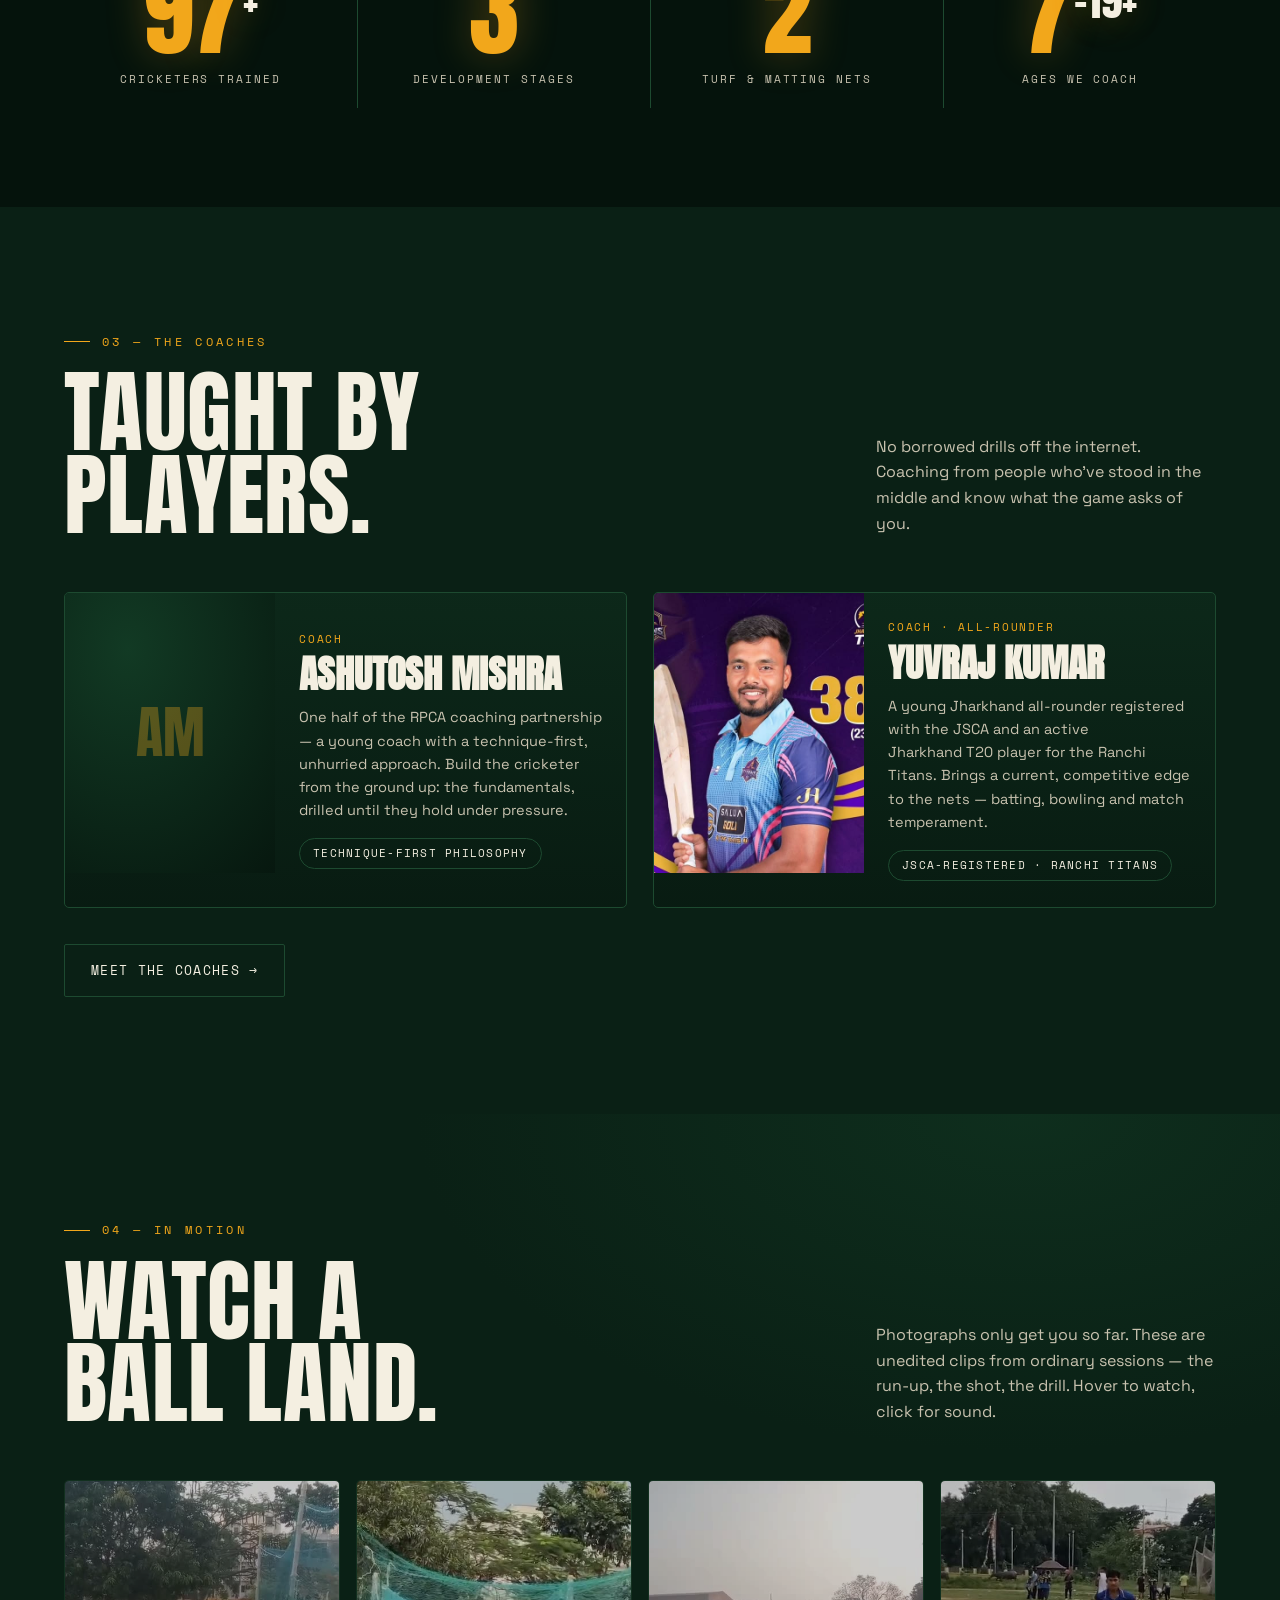
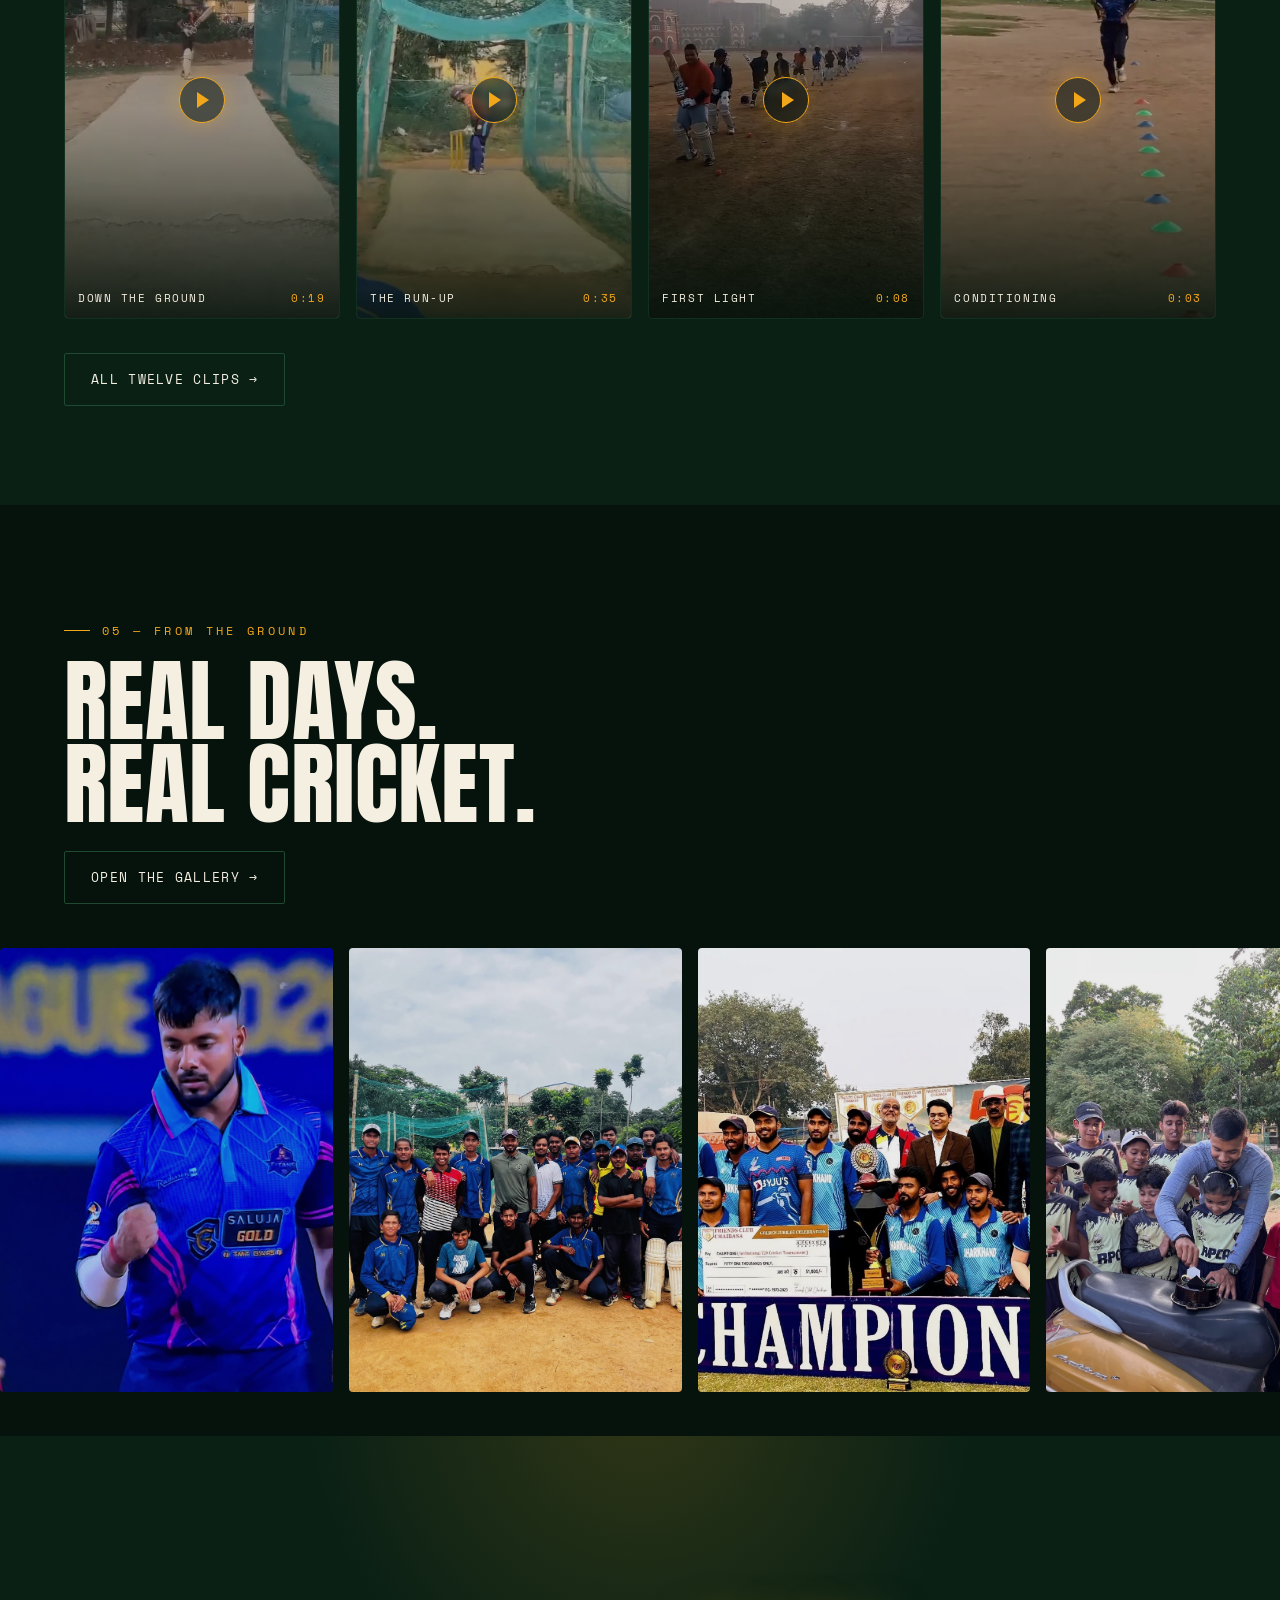
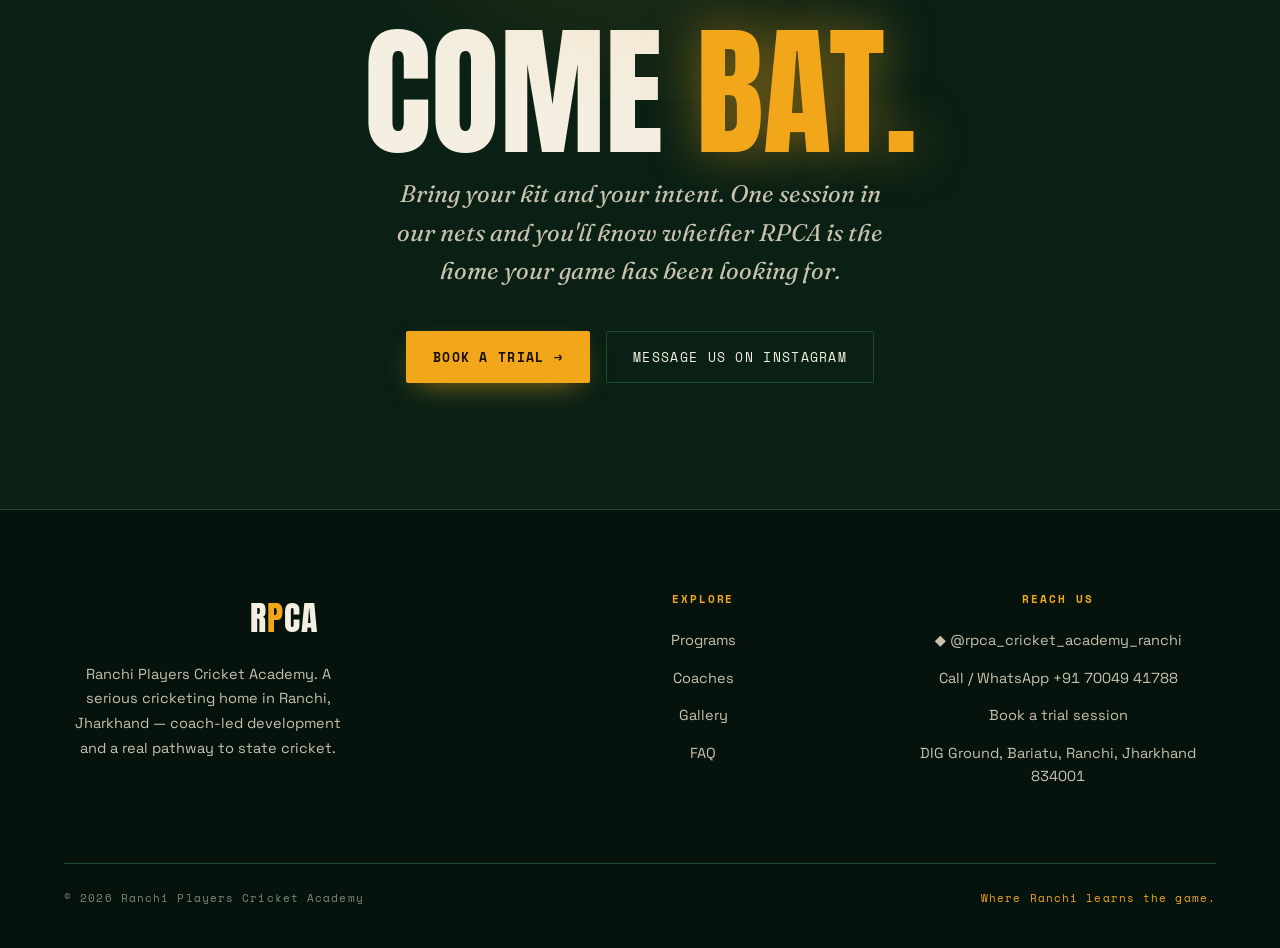
==== commit 5325627c: "SEO audit fixes: mobile hero overlap, hero image weight, title/meta lengths, LocalBusiness schema, l" ====
--- a/index.html
+++ b/index.html
@@ -3,8 +3,8 @@
 <head>
 <meta charset="utf-8">
 <meta name="viewport" content="width=device-width, initial-scale=1">
-<title>RPCA — Cricket Academy in Ranchi | Ranchi Players Cricket Academy</title>
-<meta name="description" content="Cricket academy in Ranchi, Jharkhand. RPCA coaches 100+ cricketers at DIG Ground, Bariatu — turf & matting nets, small coach-led batches and a real pathway from first grip to JSCA and state cricket. Book a trial.">
+<title>Cricket Academy in Ranchi — RPCA, DIG Ground Bariatu</title>
+<meta name="description" content="Cricket academy in Ranchi, Jharkhand. RPCA coaches 100+ cricketers at DIG Ground, Bariatu — turf & matting nets, coach-led batches, ages 7–19+. Book a trial.">
 <link rel="canonical" href="https://www.ranchicricket.com/">
 <meta property="og:type" content="website">
 <meta property="og:site_name" content="Ranchi Players Cricket Academy">
@@ -16,7 +16,7 @@
 <script type="application/ld+json">
 {
   "@context": "https://schema.org",
-  "@type": "SportsActivityLocation",
+  "@type": ["SportsActivityLocation", "LocalBusiness"],
   "@id": "https://www.ranchicricket.com/#academy",
   "name": "Ranchi Players Cricket Academy (RPCA)",
   "alternateName": ["RPCA", "Ranchi Players Cricket Academy", "RPCA — Ranchi Players Cricket Academy"],
@@ -32,6 +32,10 @@
     "postalCode": "834001",
     "addressCountry": "IN"
   },
+  "openingHoursSpecification": [
+    {"@type": "OpeningHoursSpecification", "dayOfWeek": ["Monday","Tuesday","Wednesday","Thursday","Friday","Saturday","Sunday"], "opens": "09:00", "closes": "11:00"},
+    {"@type": "OpeningHoursSpecification", "dayOfWeek": ["Monday","Tuesday","Wednesday","Thursday","Friday","Saturday"], "opens": "16:00", "closes": "18:00"}
+  ],
   "sameAs": ["https://www.instagram.com/rpca_cricket_academy_ranchi/"]
 }
 </script>
@@ -81,9 +85,18 @@
   <canvas id="field"></canvas>
   <!-- real frames from the academy, floating in the floodlight (desktop only) -->
   <div class="hero-mosaic" aria-hidden="true">
-    <div class="hm-frame hm-1"><img src="uploads/ldca-winners-trophy.jpg" alt="" loading="eager"></div>
-    <div class="hm-frame hm-2"><img src="uploads/nets-full-squad.jpg" alt="" loading="eager"></div>
-    <div class="hm-frame hm-3"><img src="uploads/titans-league-night.jpg" alt="" loading="eager"></div>
+    <div class="hm-frame hm-1"><img src="uploads/ldca-winners-trophy-sm.jpg"
+      srcset="uploads/ldca-winners-trophy-sm.jpg 520w, uploads/ldca-winners-trophy.jpg 1125w"
+      sizes="(max-width:1100px) 32vw, 16vw" width="1125" height="1500" loading="eager" fetchpriority="high"
+      alt="RPCA players with the Lohardaga District Cricket Association winners trophy"></div>
+    <div class="hm-frame hm-2"><img src="uploads/nets-full-squad-sm.jpg"
+      srcset="uploads/nets-full-squad-sm.jpg 520w, uploads/nets-full-squad.jpg 1500w"
+      sizes="(max-width:1100px) 32vw, 16vw" width="1500" height="1125" loading="eager" fetchpriority="high"
+      alt="The full RPCA squad at the practice nets, DIG Ground, Bariatu, Ranchi"></div>
+    <div class="hm-frame hm-3"><img src="uploads/titans-league-night-sm.jpg"
+      srcset="uploads/titans-league-night-sm.jpg 520w, uploads/titans-league-night.jpg 1500w"
+      sizes="(max-width:1100px) 32vw, 16vw" width="1500" height="1125" loading="eager" fetchpriority="high"
+      alt="RPCA coach Yuvraj Kumar playing for the Ranchi Titans in the Jharkhand T20"></div>
   </div>
   <div class="hero-grad"></div>
   <div class="hero-inner">
@@ -322,7 +335,7 @@
             <li><a href="https://www.instagram.com/rpca_cricket_academy_ranchi/" target="_blank" rel="noopener">◆ @rpca_cricket_academy_ranchi</a></li>
             <li><a href="tel:+917004941788">Call / WhatsApp +91 70049 41788</a></li>
             <li><a href="contact.html">Book a trial session</a></li>
-            <li><a href="contact.html">DIG Ground, Bariatu · Ranchi</a></li>
+            <li><a href="contact.html">DIG Ground, Bariatu, Ranchi, Jharkhand 834001</a></li>
           </ul>
         </div>
       </div>
--- a/assets/site.css
+++ b/assets/site.css
@@ -444,13 +444,17 @@
    three frames re-form as a filmstrip in the space above it — the hero stays
    photographic instead of going empty */
 @media (max-width:1100px){
-  .hero-mosaic{top:clamp(84px,12vh,150px);left:var(--gutter);right:var(--gutter);
+  /* in flow, not absolute: the hero is a bottom-aligned column, so an absolute
+     strip overlapped the eyebrow as soon as it wrapped to a third line (≤360px) */
+  .hero-mosaic{position:relative;top:auto;left:auto;right:auto;
+    margin:0 var(--gutter) clamp(20px,3.5vh,34px);
     width:auto;height:clamp(128px,19vh,190px);display:flex;gap:10px}
   .hm-frame{position:relative;flex:1;width:auto;height:100%;
     aspect-ratio:auto;top:auto;right:auto;bottom:auto;transform:none}
 }
 @media (max-width:420px){
   .hero-mosaic{height:clamp(108px,16vh,150px);gap:8px}
+  .hero-eyebrow{font-size:11px;letter-spacing:.16em;margin-bottom:18px}
 }
 
 /* ═══ full-bleed panorama band ═══
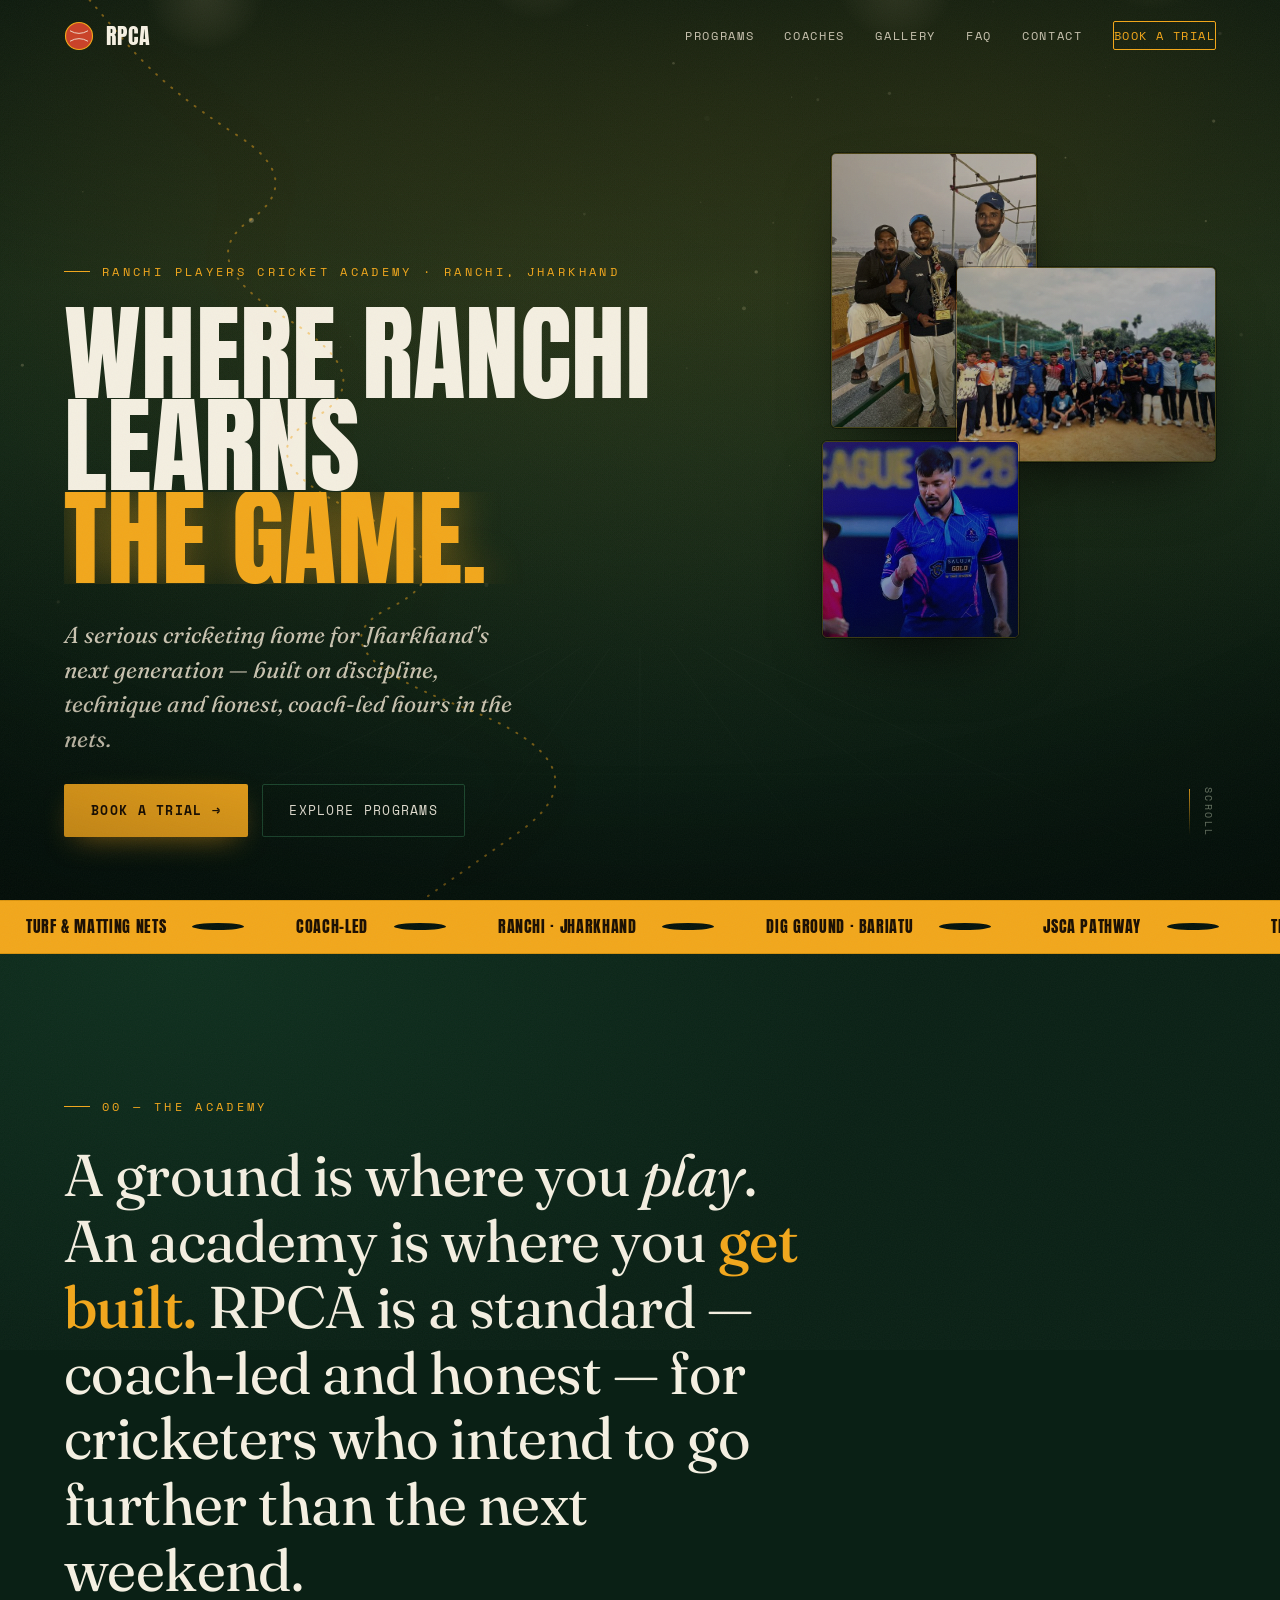
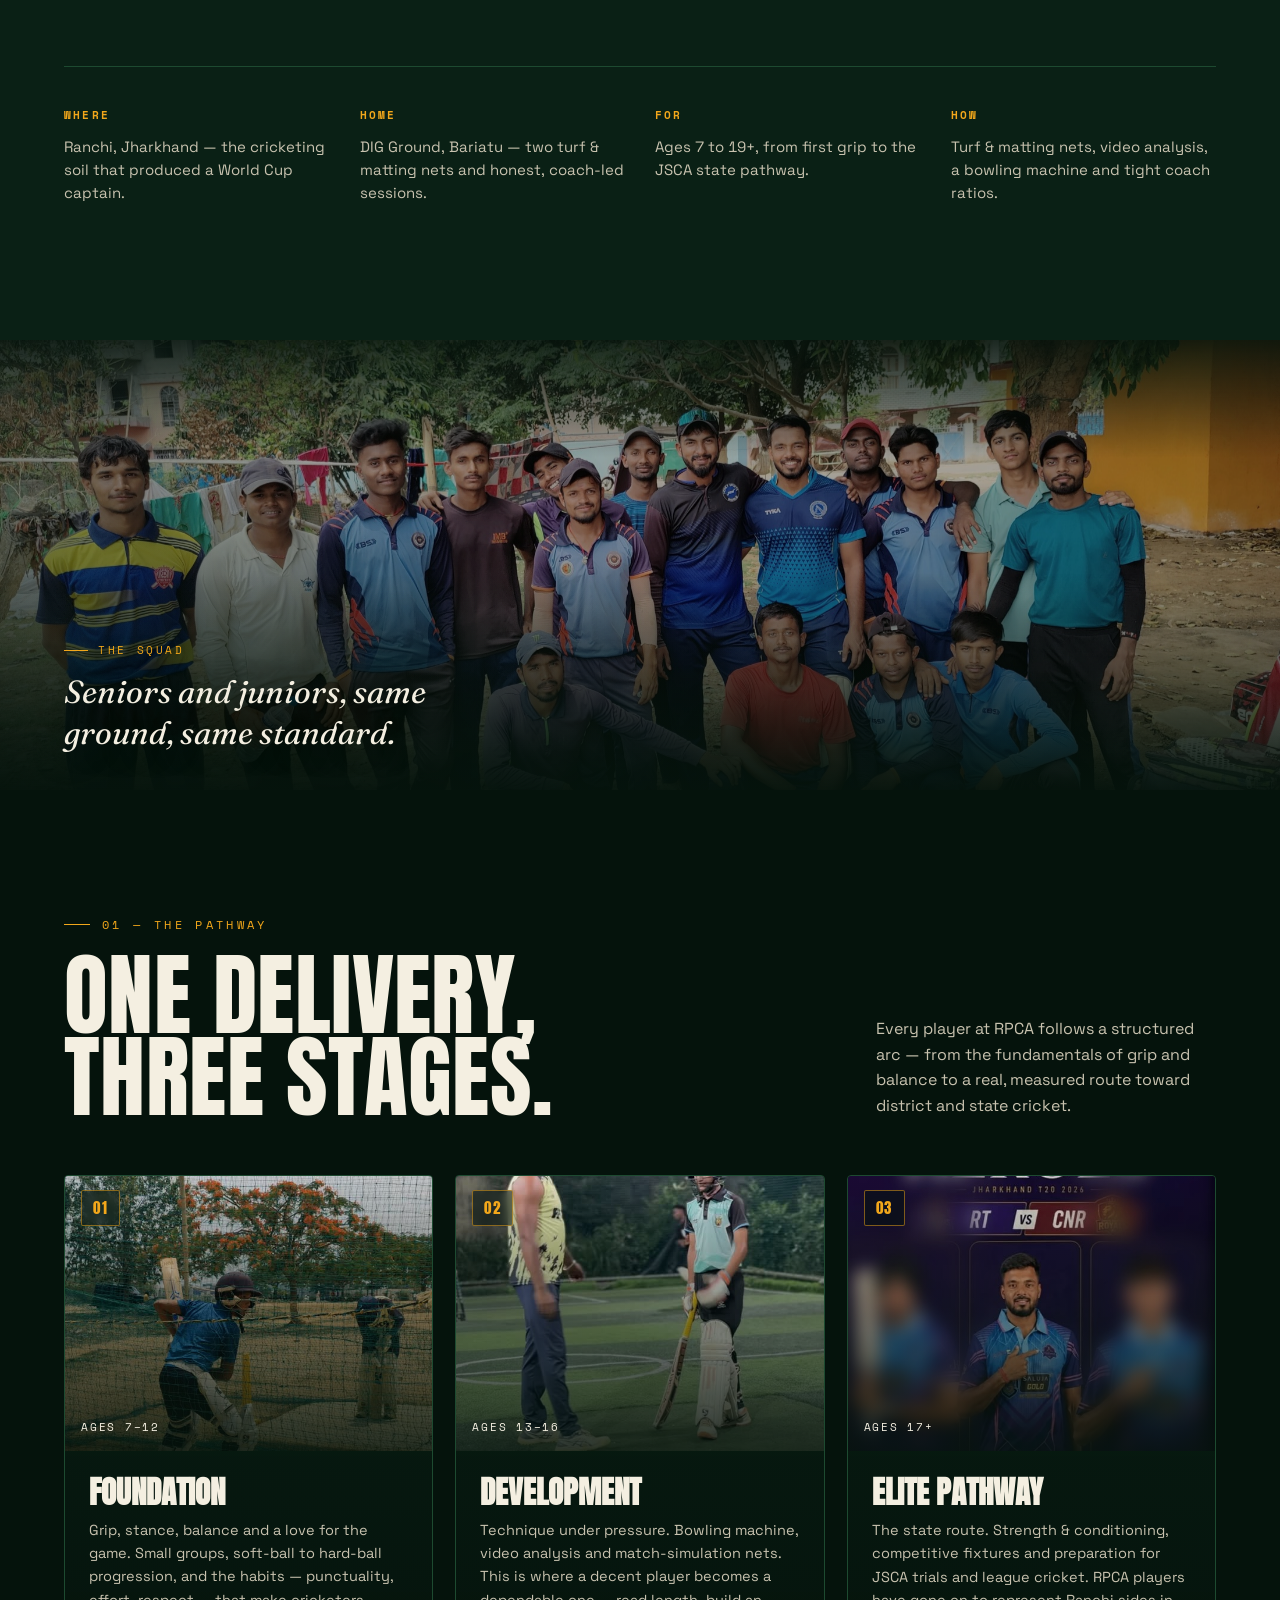
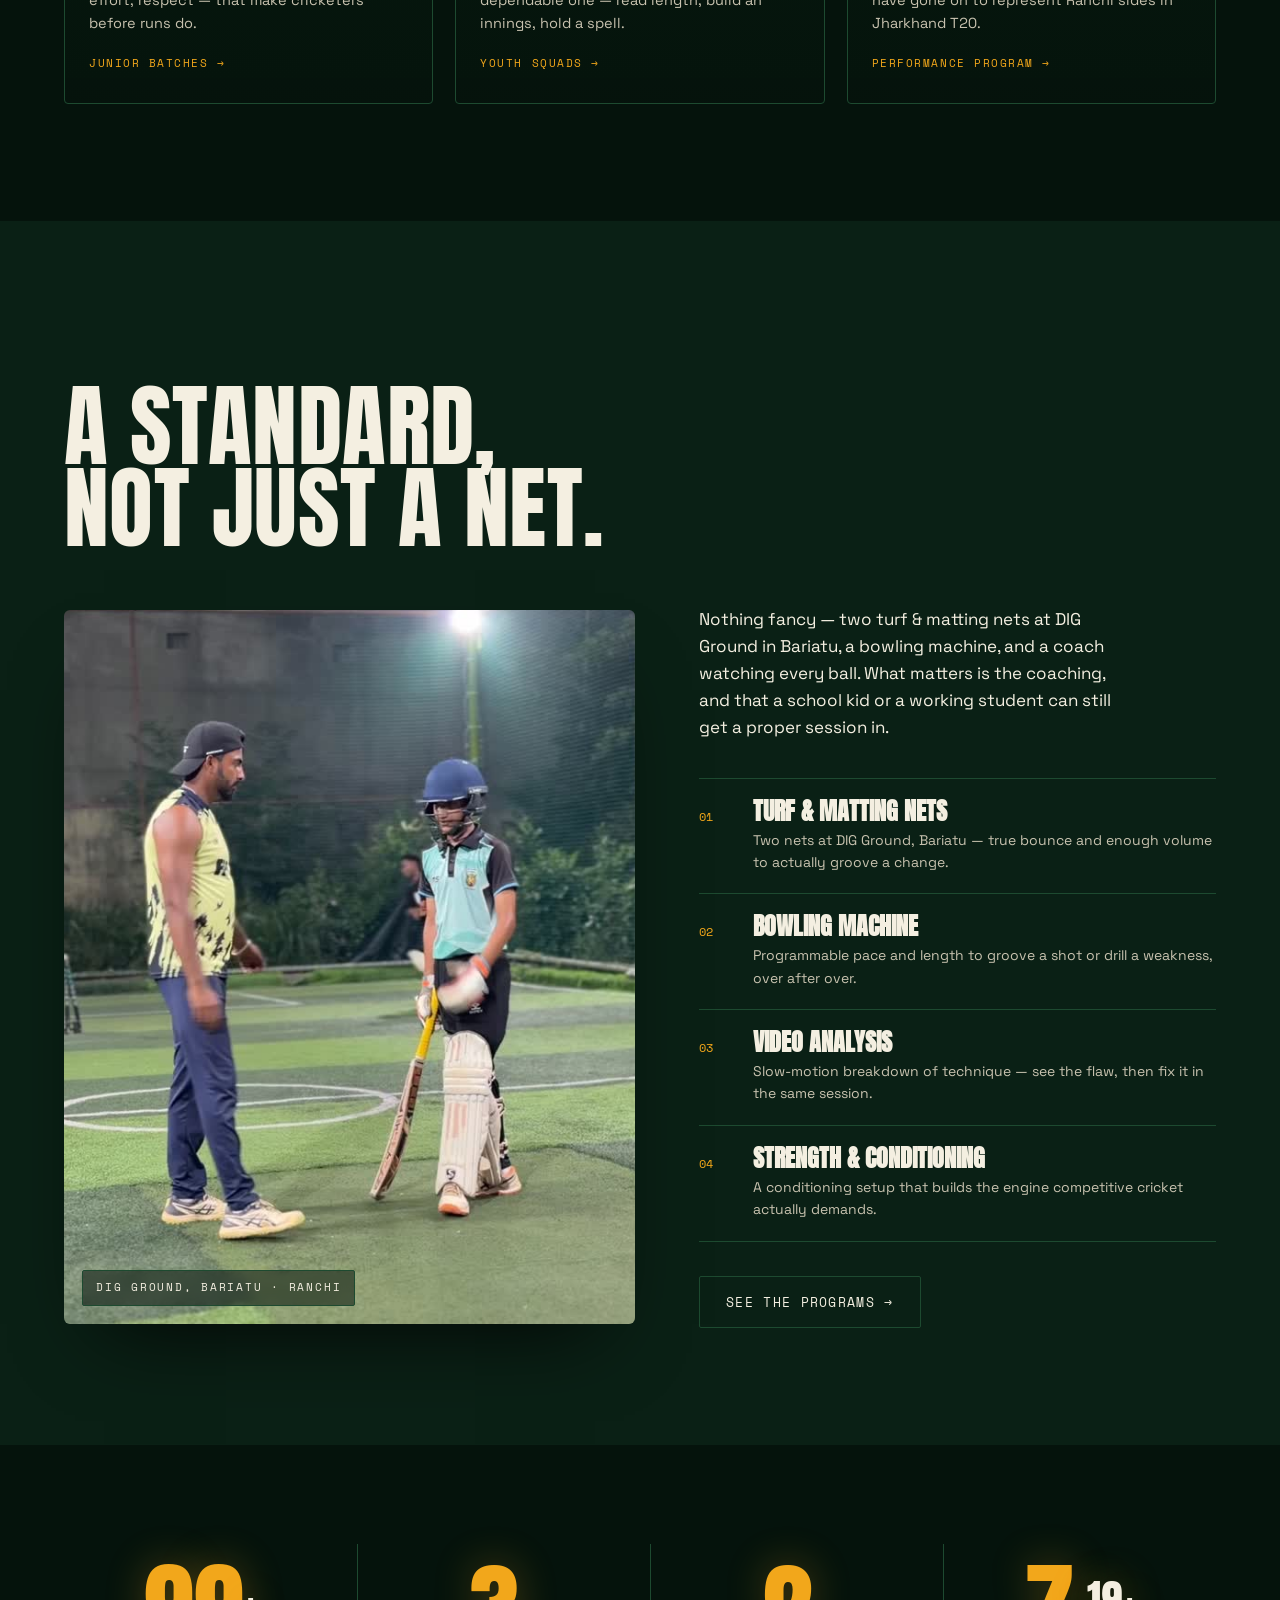
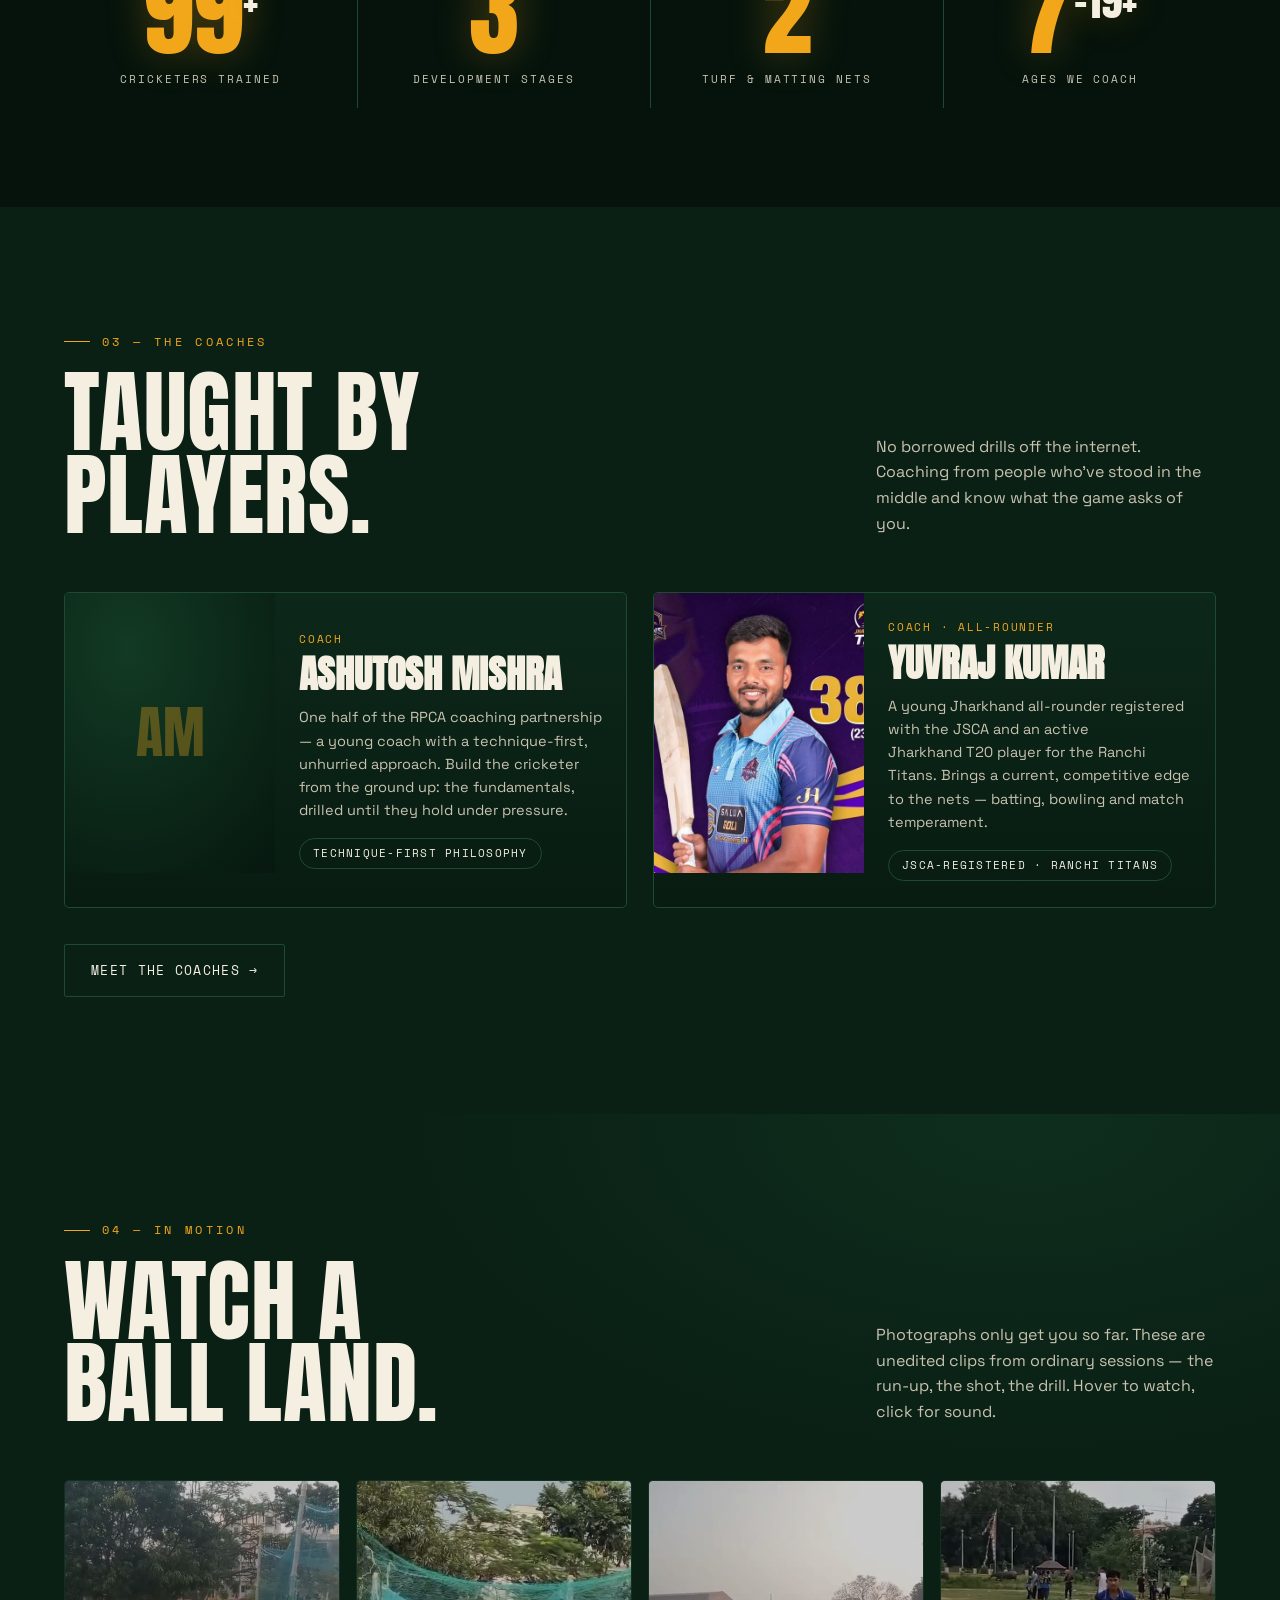
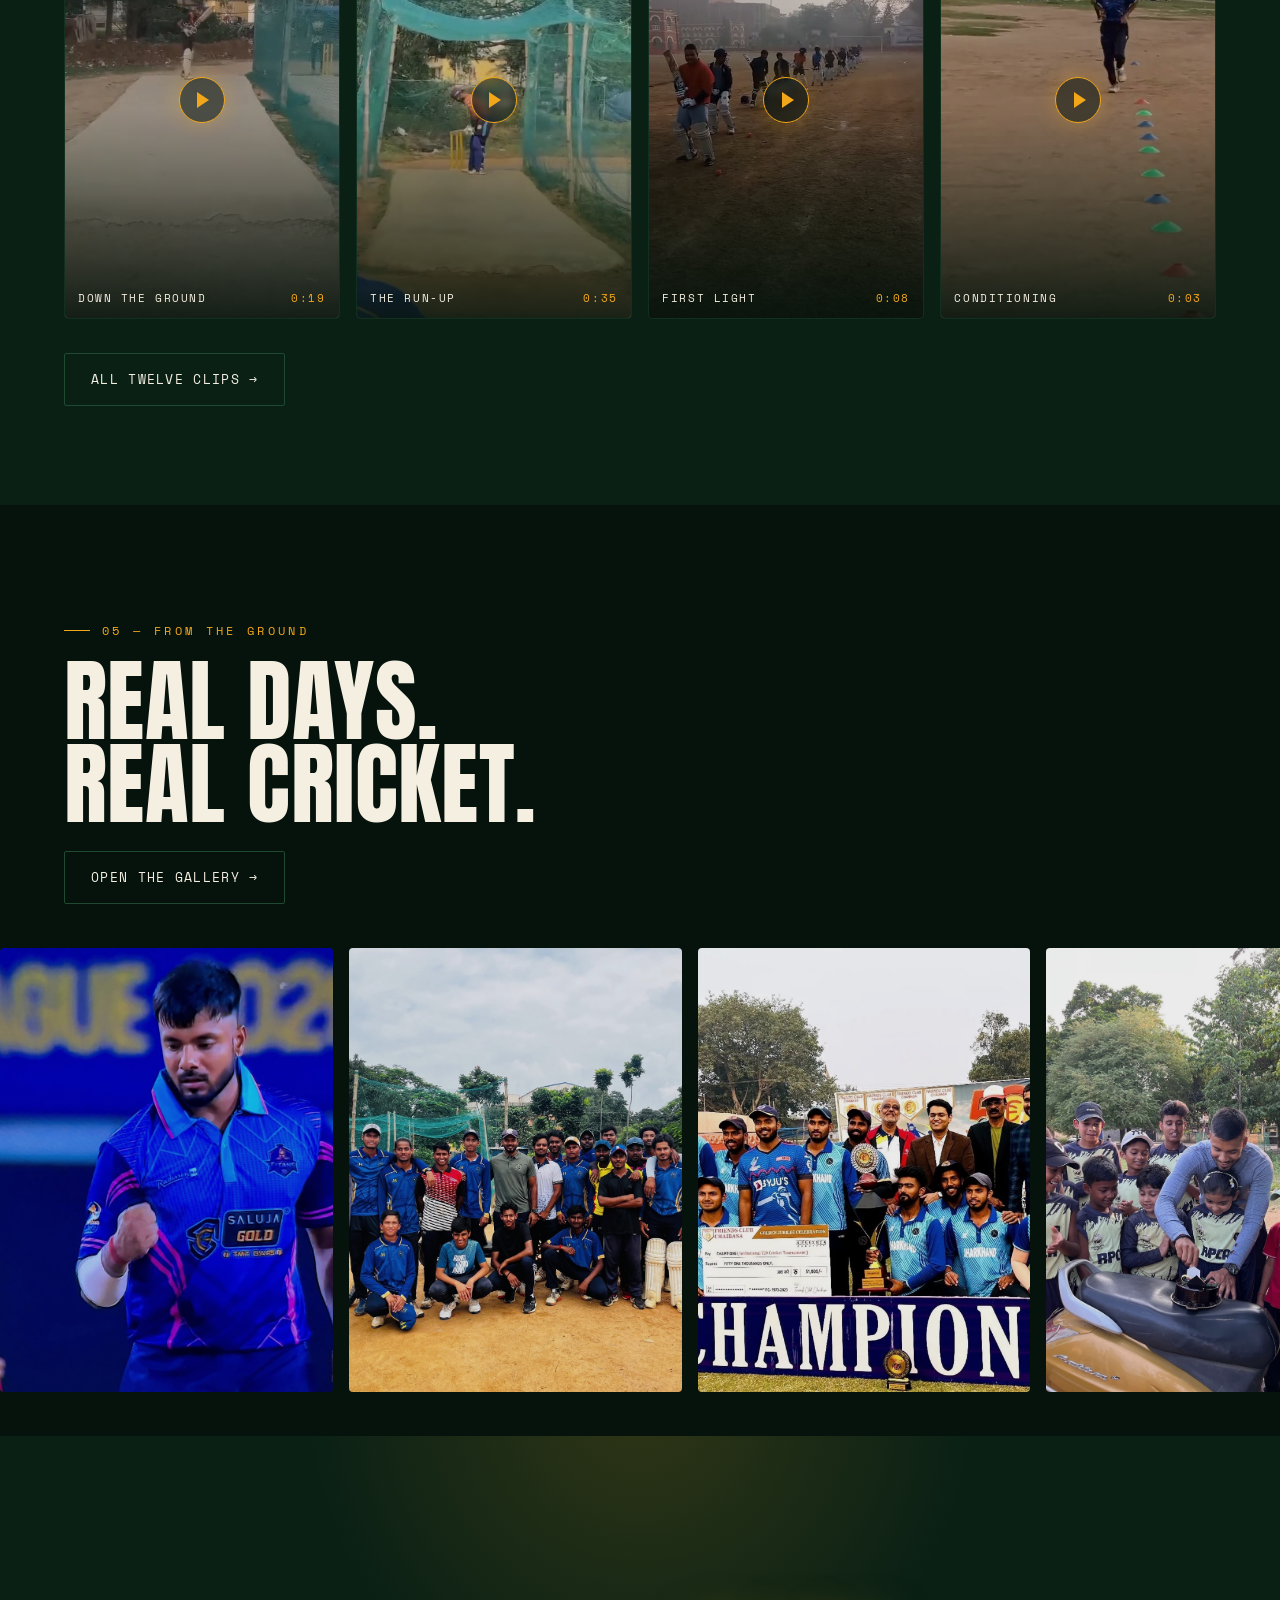
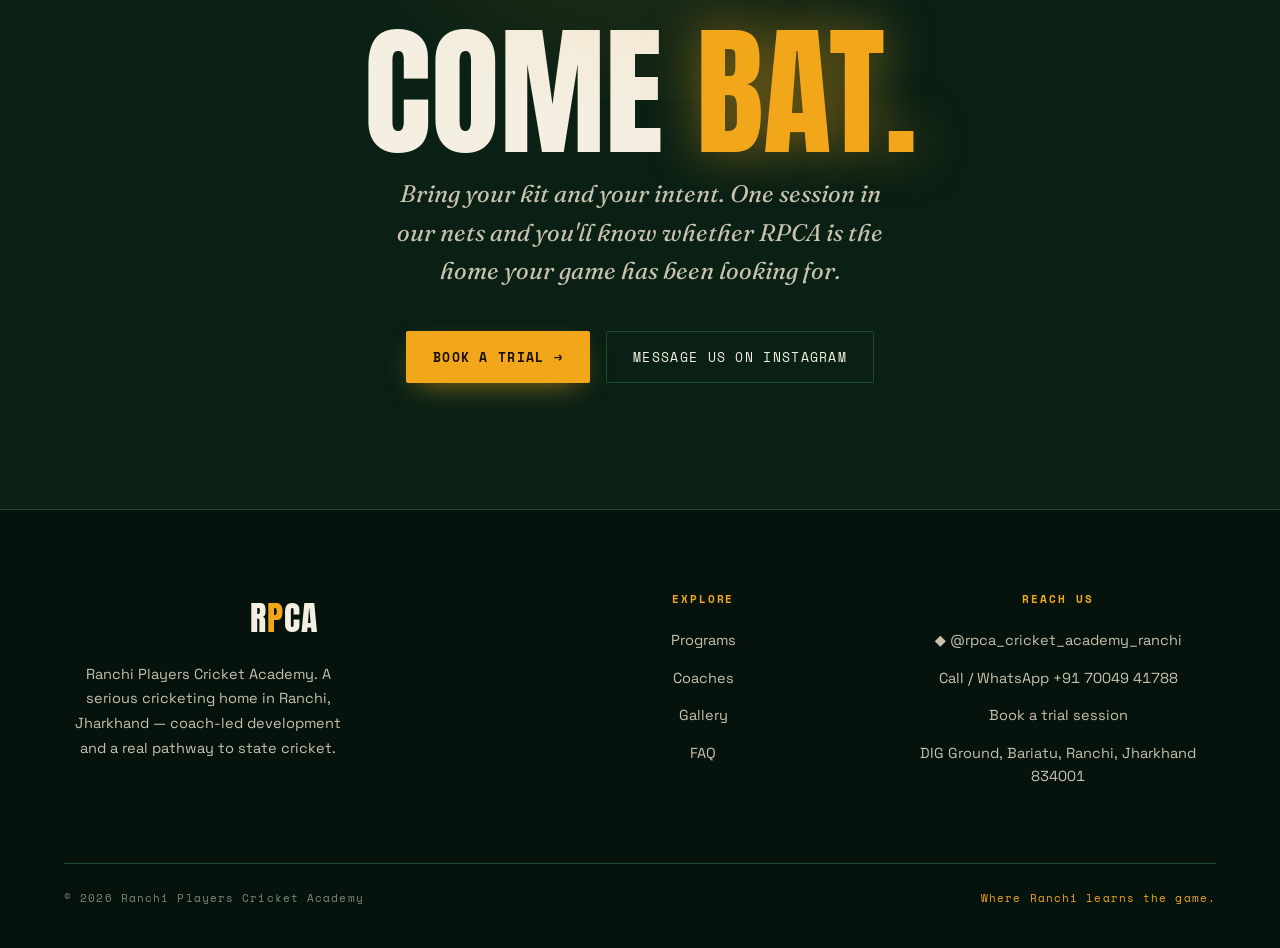
==== commit 1bd8f82f: "Serve right-sized panoramas and gallery hero on mobile via srcset senior-squad-pano was 809KB (77% o" ====
--- a/index.html
+++ b/index.html
@@ -139,7 +139,10 @@
 
 <!-- ═══ PANORAMA BREAK — the squad, full width ═══ -->
 <section class="pano">
-  <img src="uploads/senior-squad-pano-lg.jpg" alt="The senior RPCA squad together after a session in Ranchi" loading="lazy">
+  <img src="uploads/senior-squad-pano-lg.jpg"
+       srcset="uploads/senior-squad-pano-sm.jpg 1100w, uploads/senior-squad-pano-lg.jpg 2200w"
+       sizes="100vw" width="2200" height="990"
+       alt="The senior RPCA squad together after a session in Ranchi" loading="lazy">
   <div class="pano-cap">
     <div class="k">The Squad</div>
     <p>Seniors and juniors, same ground, same standard.</p>
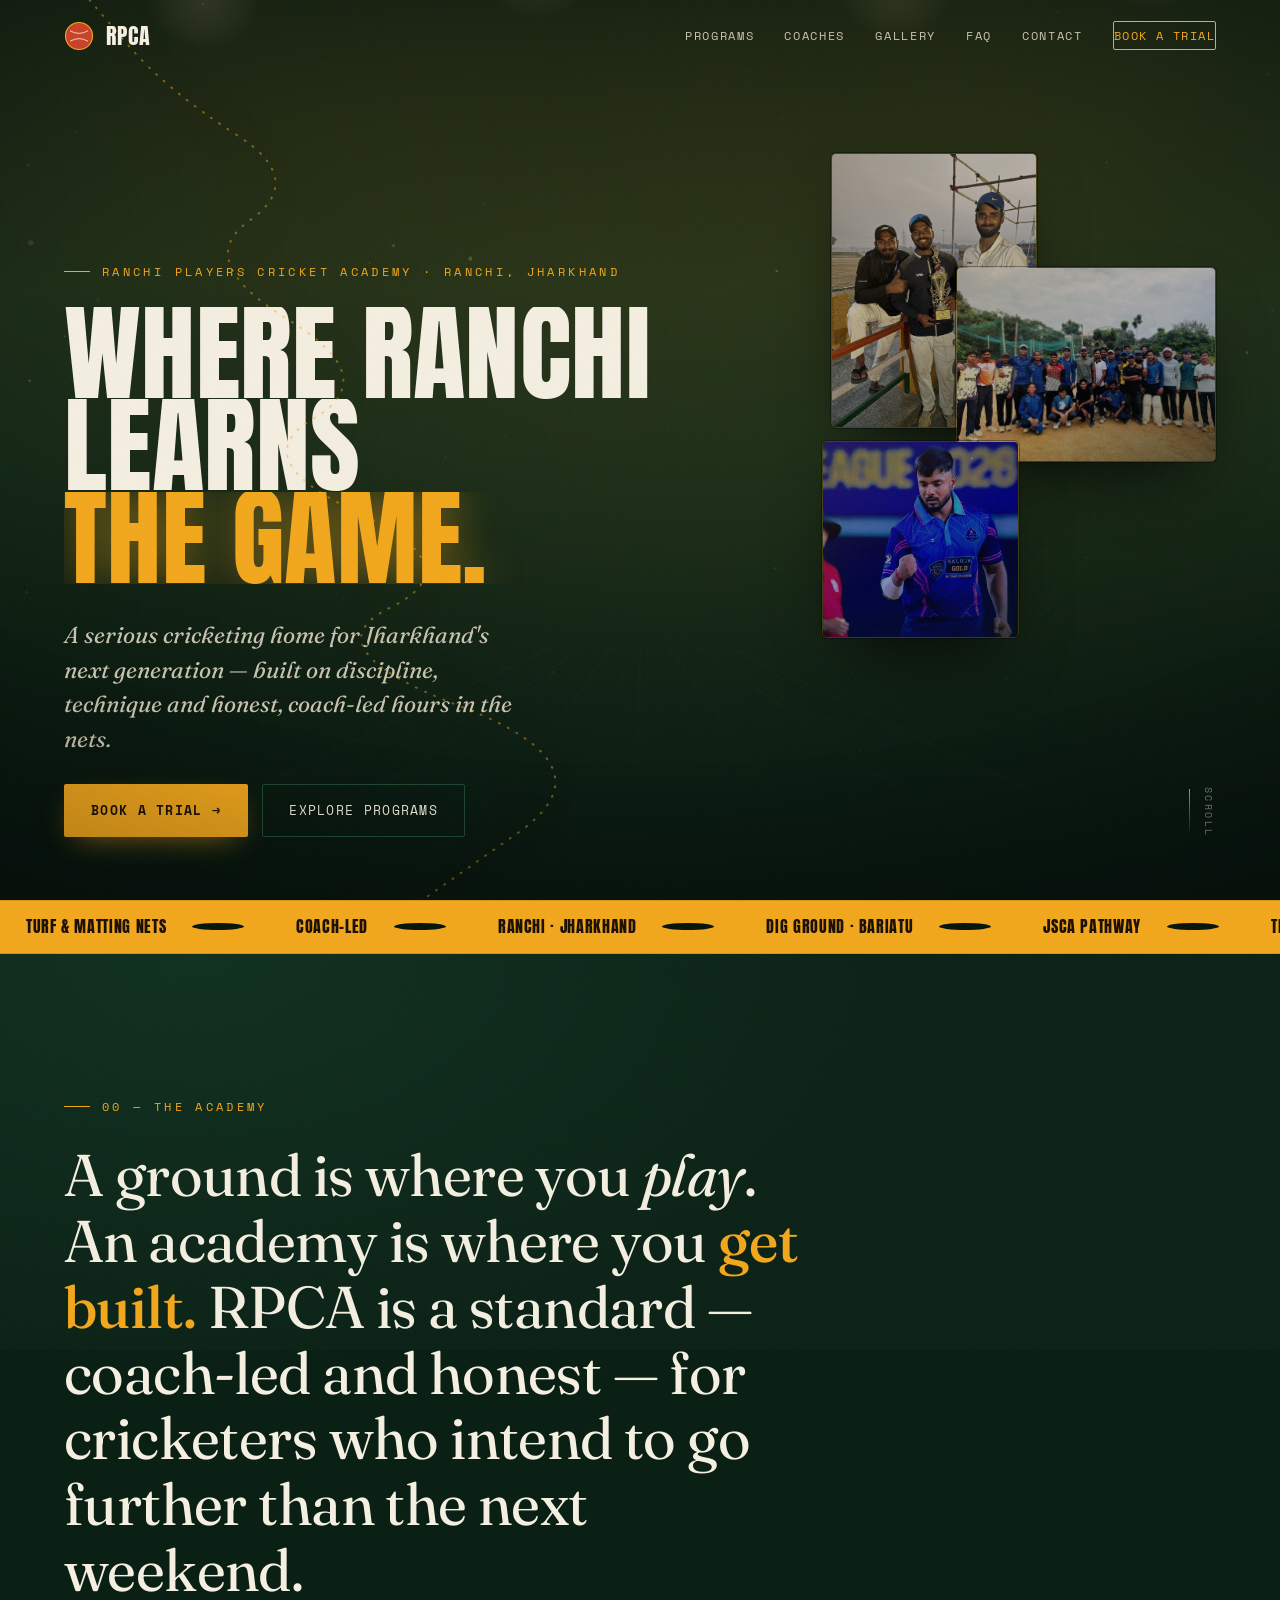
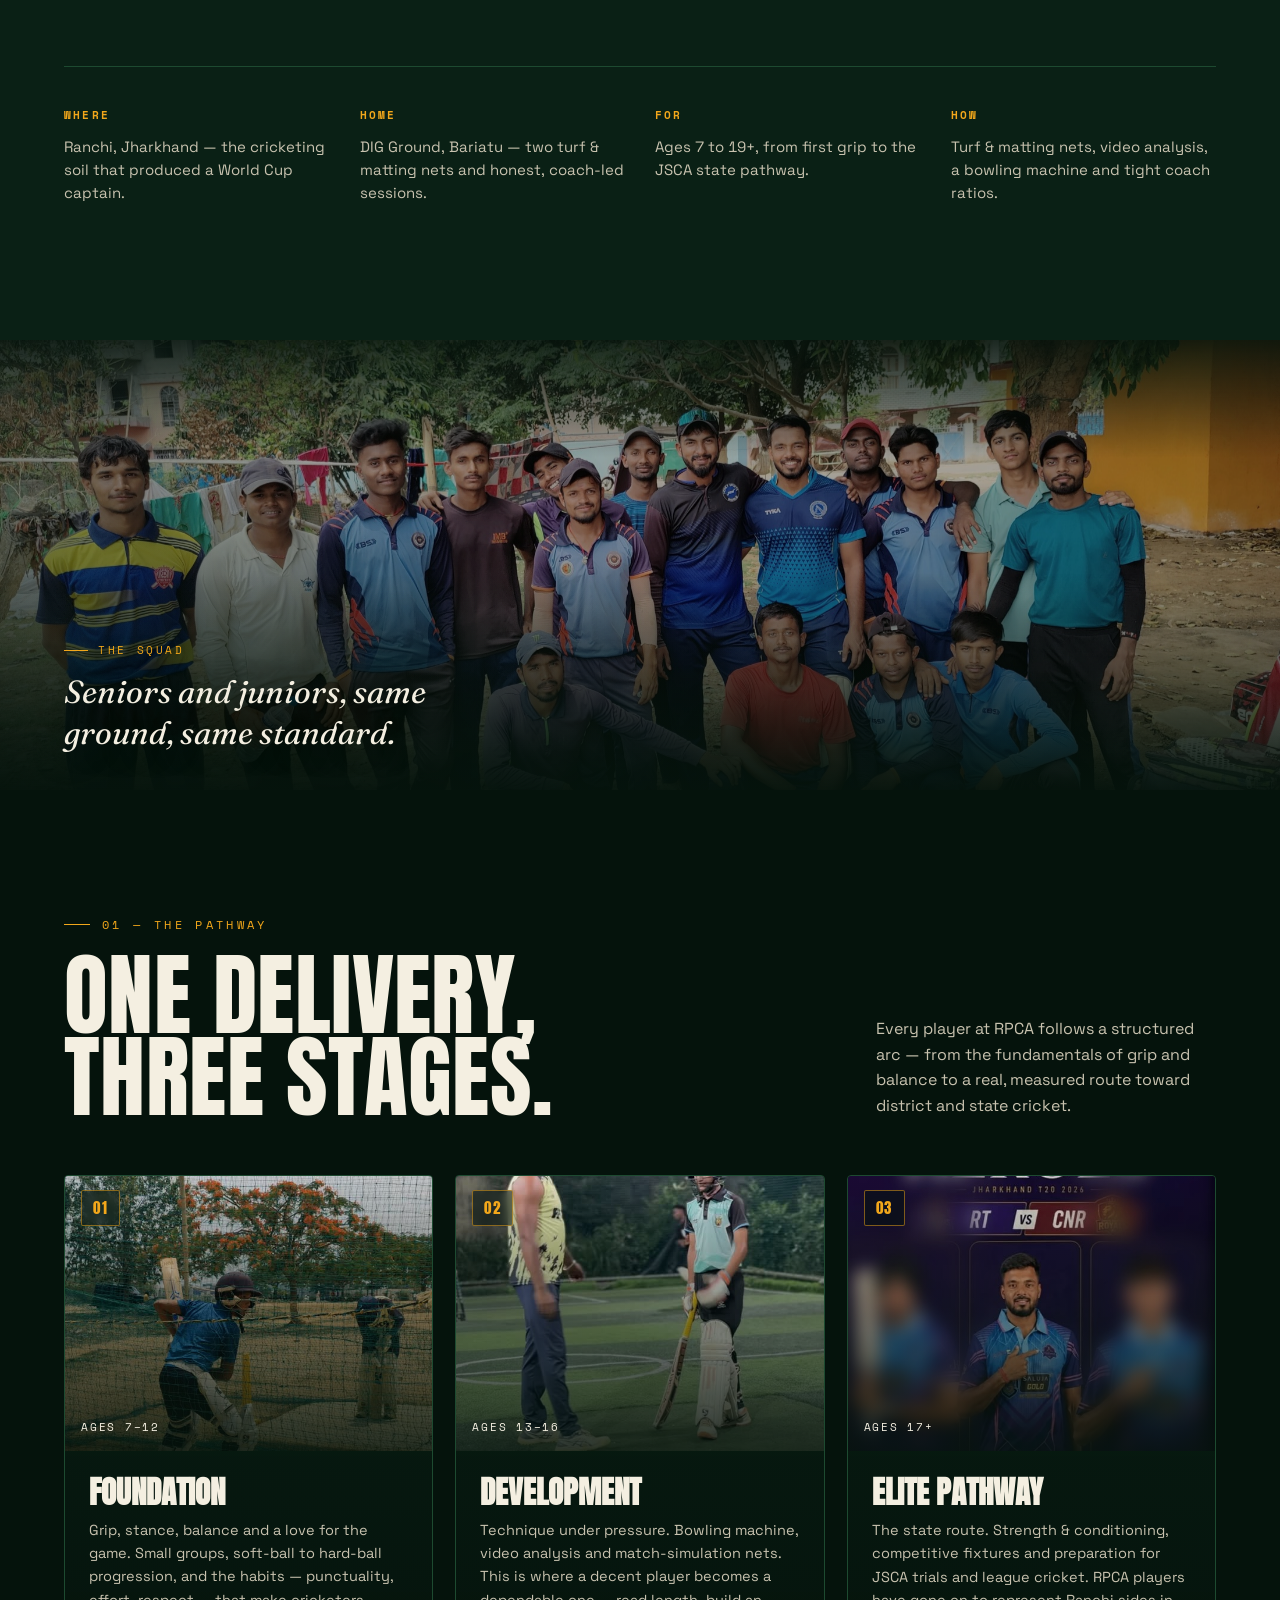
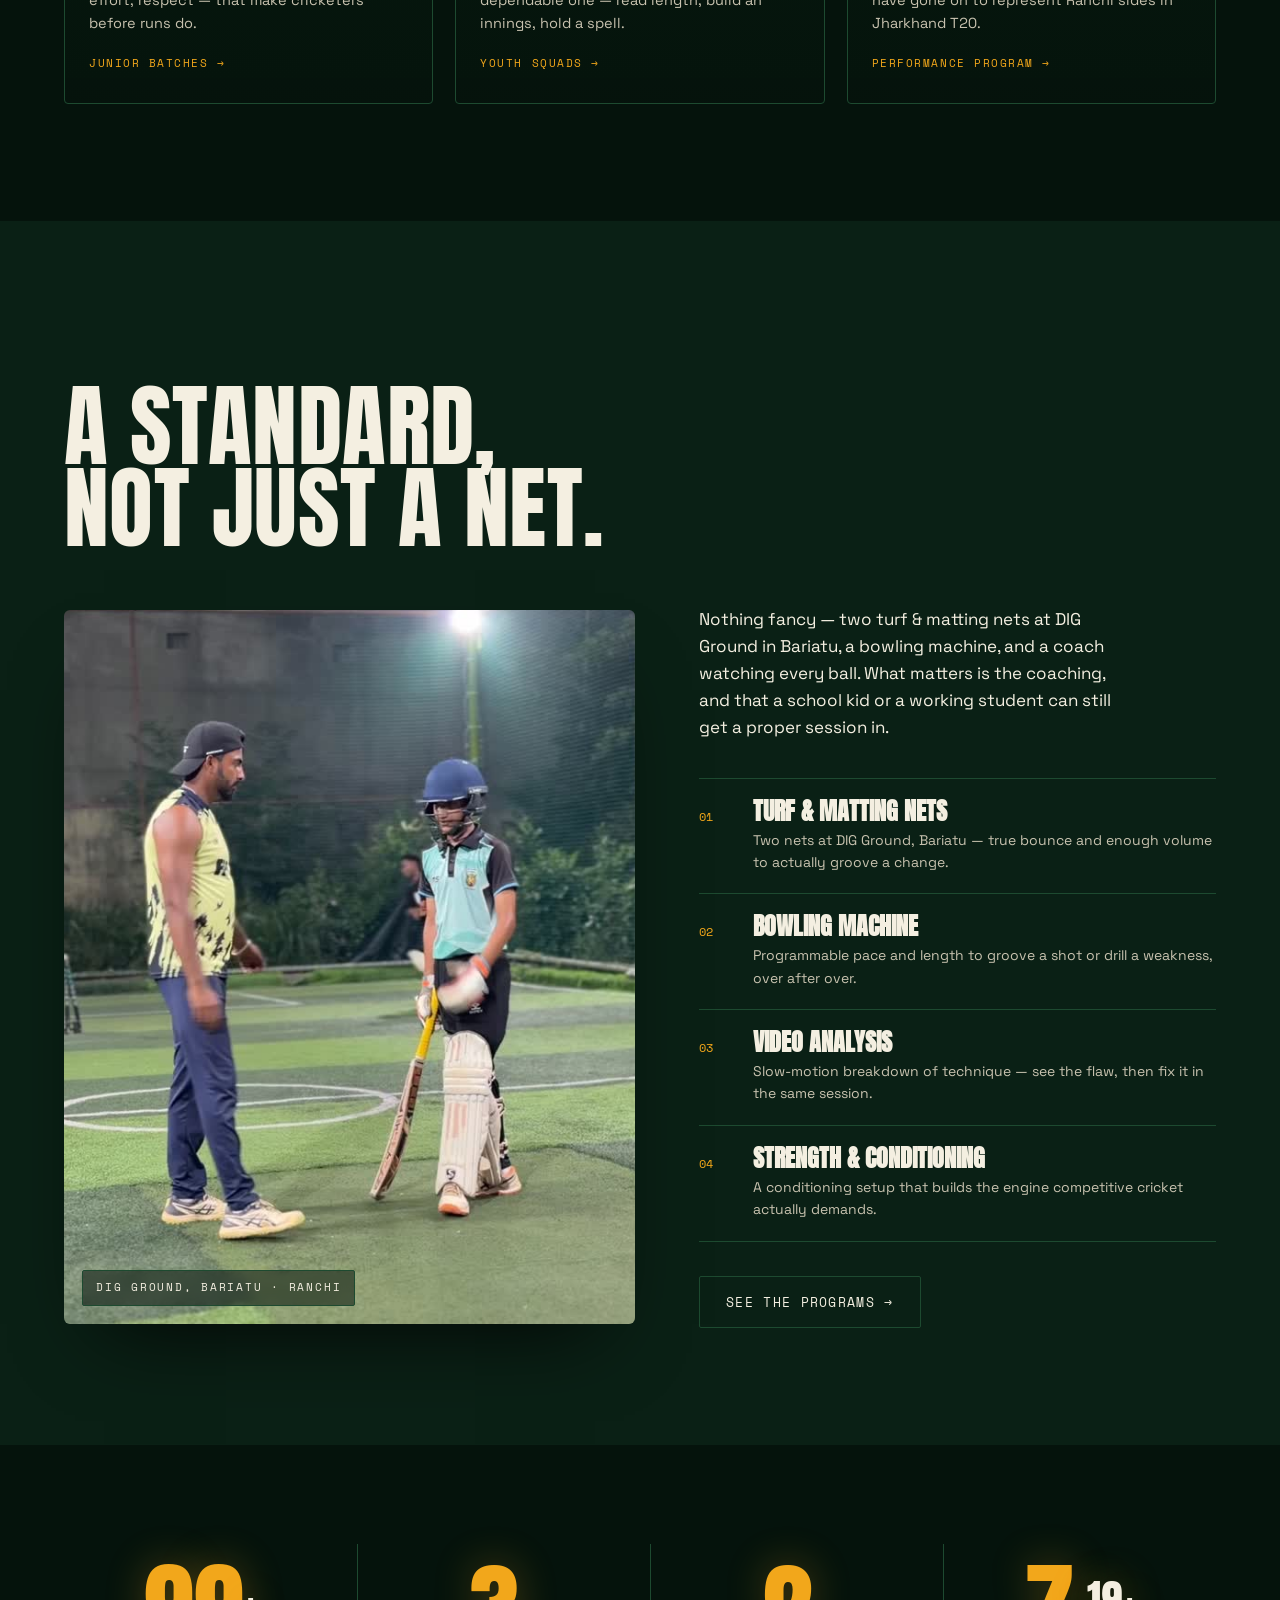
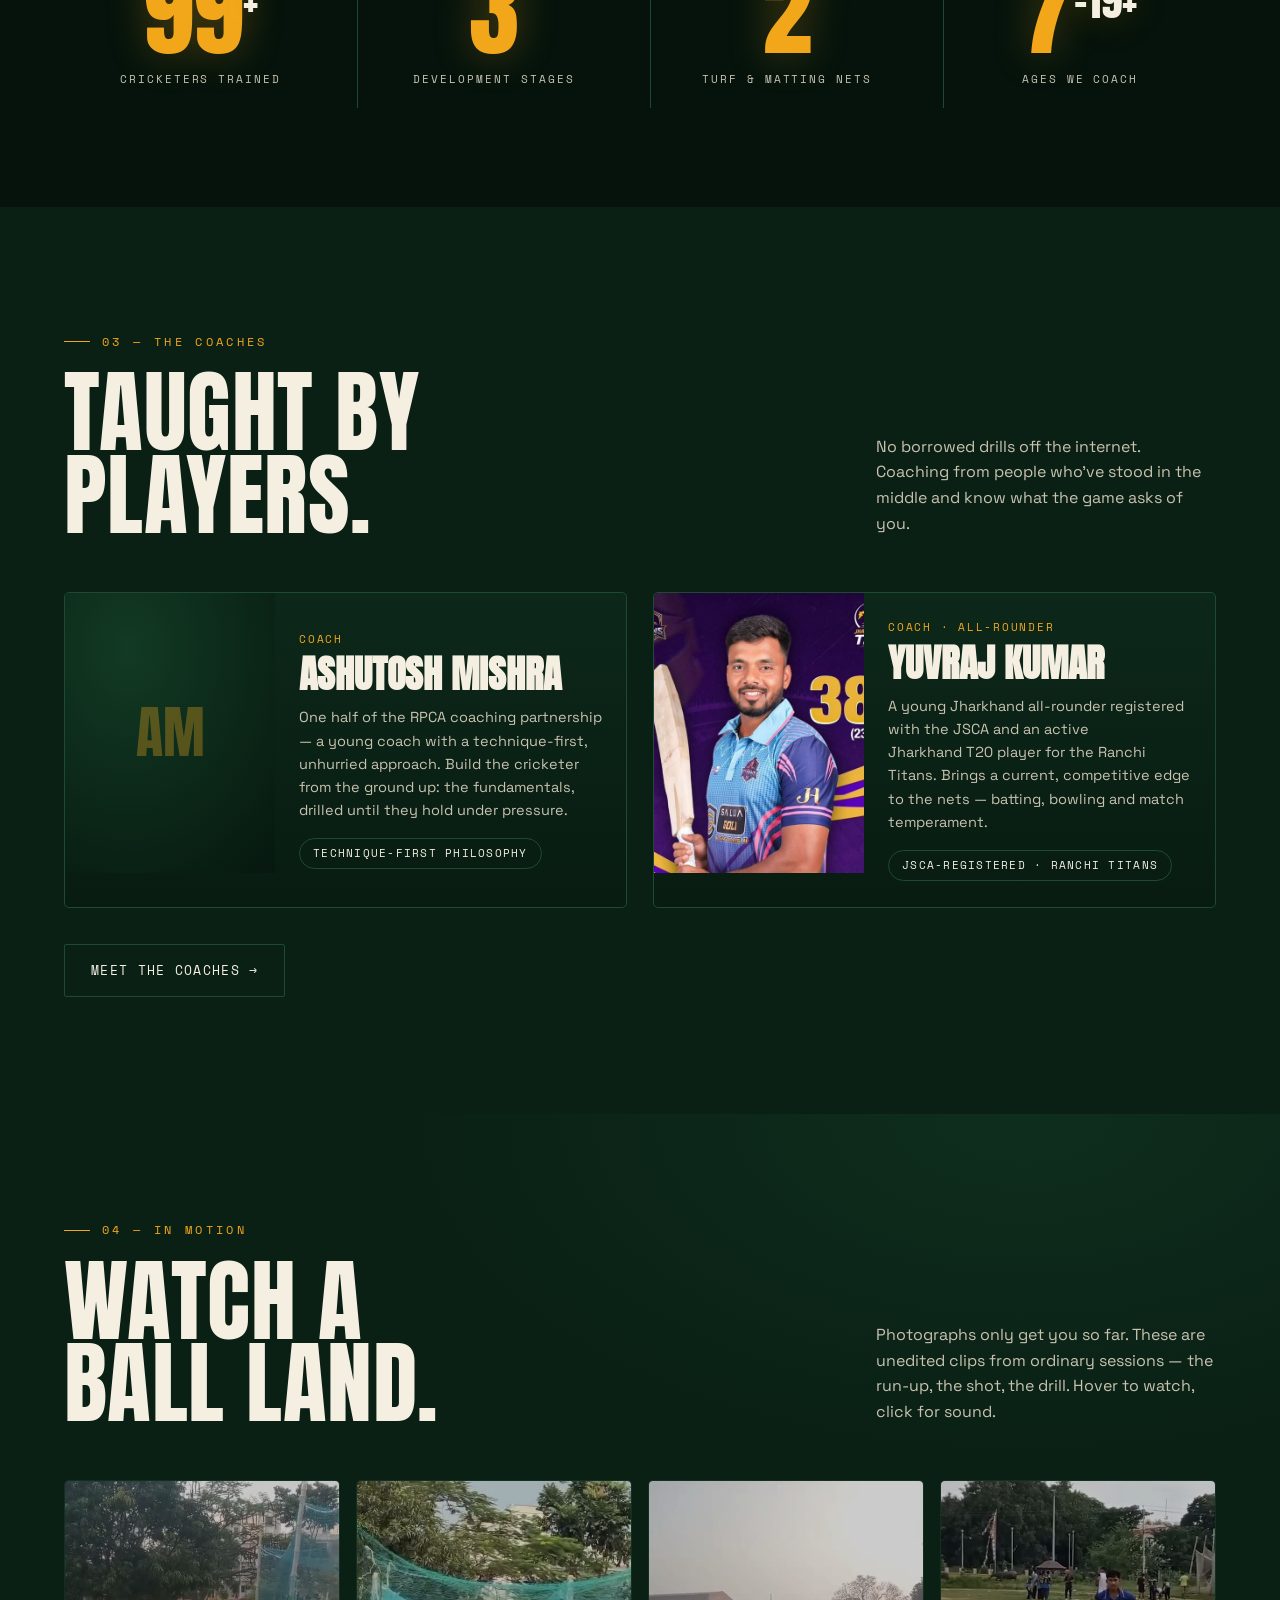
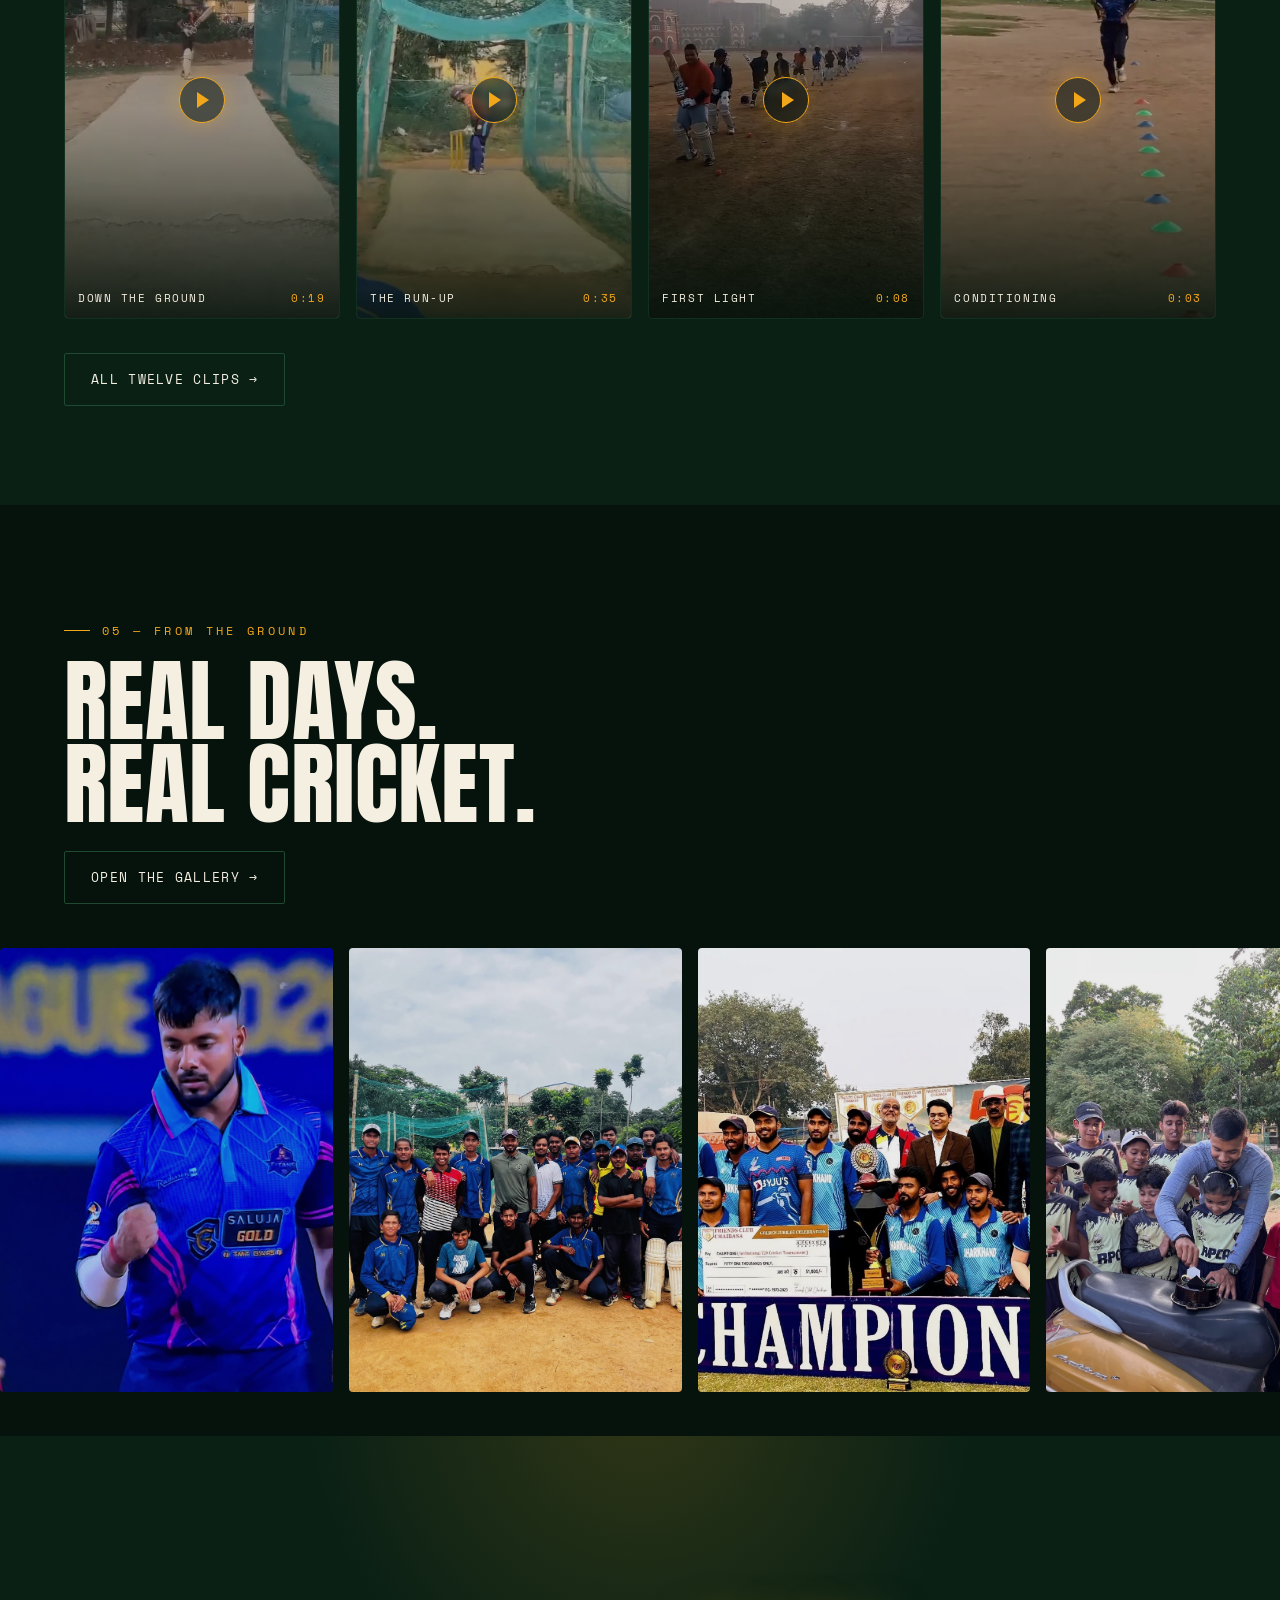
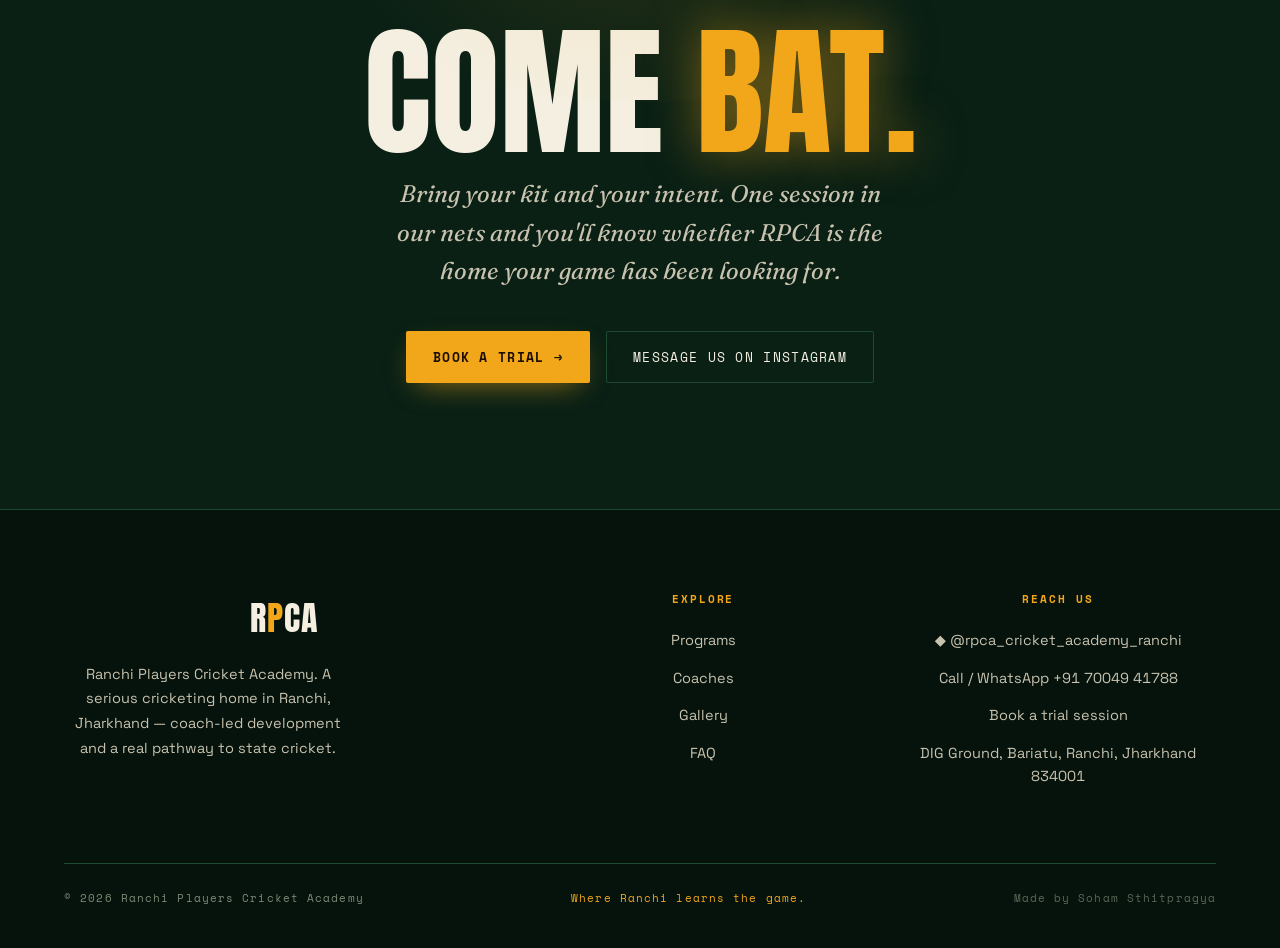
==== commit 65674bc6: "Credit the site build in every page footer Co-Authored-By: Claude Fable 5 <noreply@anthropic.com>" ====
--- a/index.html
+++ b/index.html
@@ -345,6 +345,7 @@
       <div class="foot-bottom">
         <span>© <span id="yr"></span> Ranchi Players Cricket Academy</span>
         <span class="ig">Where Ranchi learns the game.</span>
+        <span class="made">Made by Soham Sthitpragya</span>
       </div>
     </div>
   </footer>
--- a/assets/site.css
+++ b/assets/site.css
@@ -387,6 +387,7 @@
   display:flex;flex-wrap:wrap;gap:16px;justify-content:space-between;align-items:center;
   font-family:var(--mono);font-size:11px;letter-spacing:.1em;color:var(--dim)}
 .foot-bottom .ig{color:var(--amber)}
+.foot-bottom .made{opacity:.7}
 
 /* ═══ responsive ═══ */
 @media (max-width:960px){
